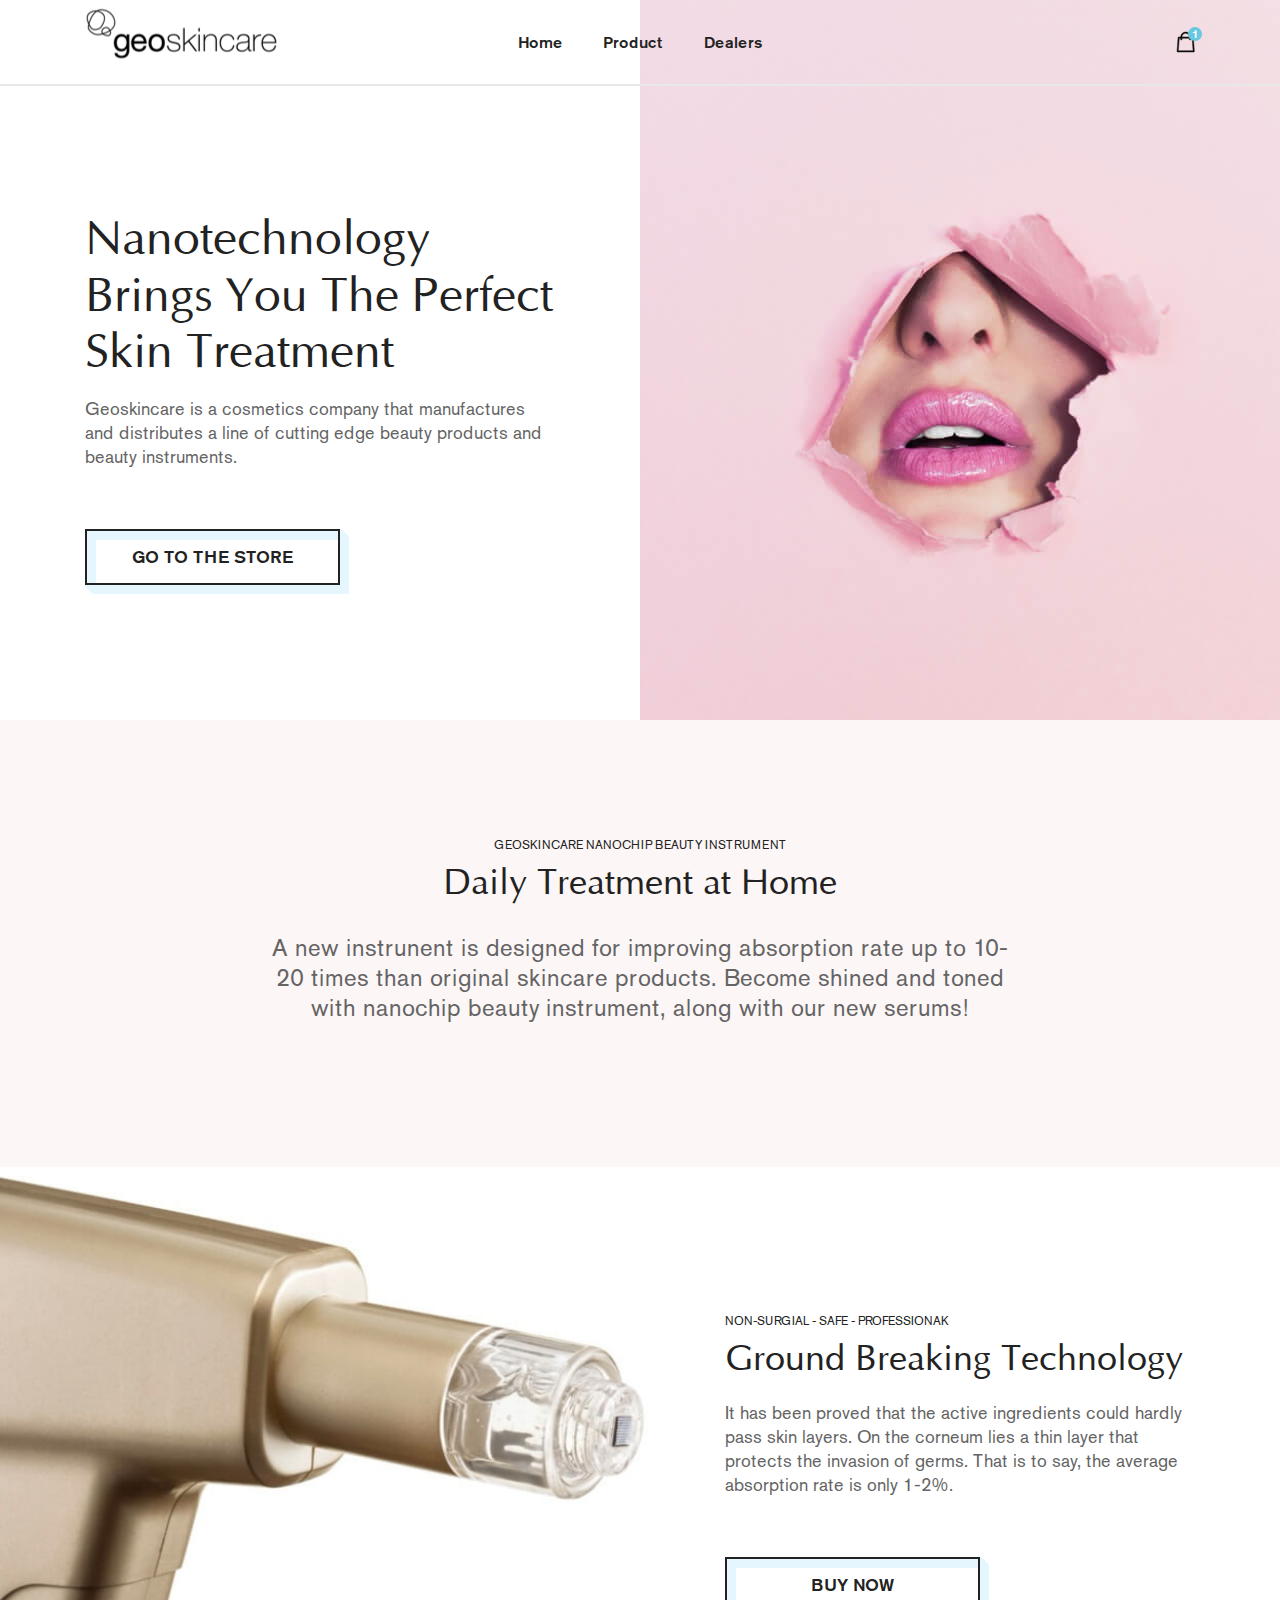
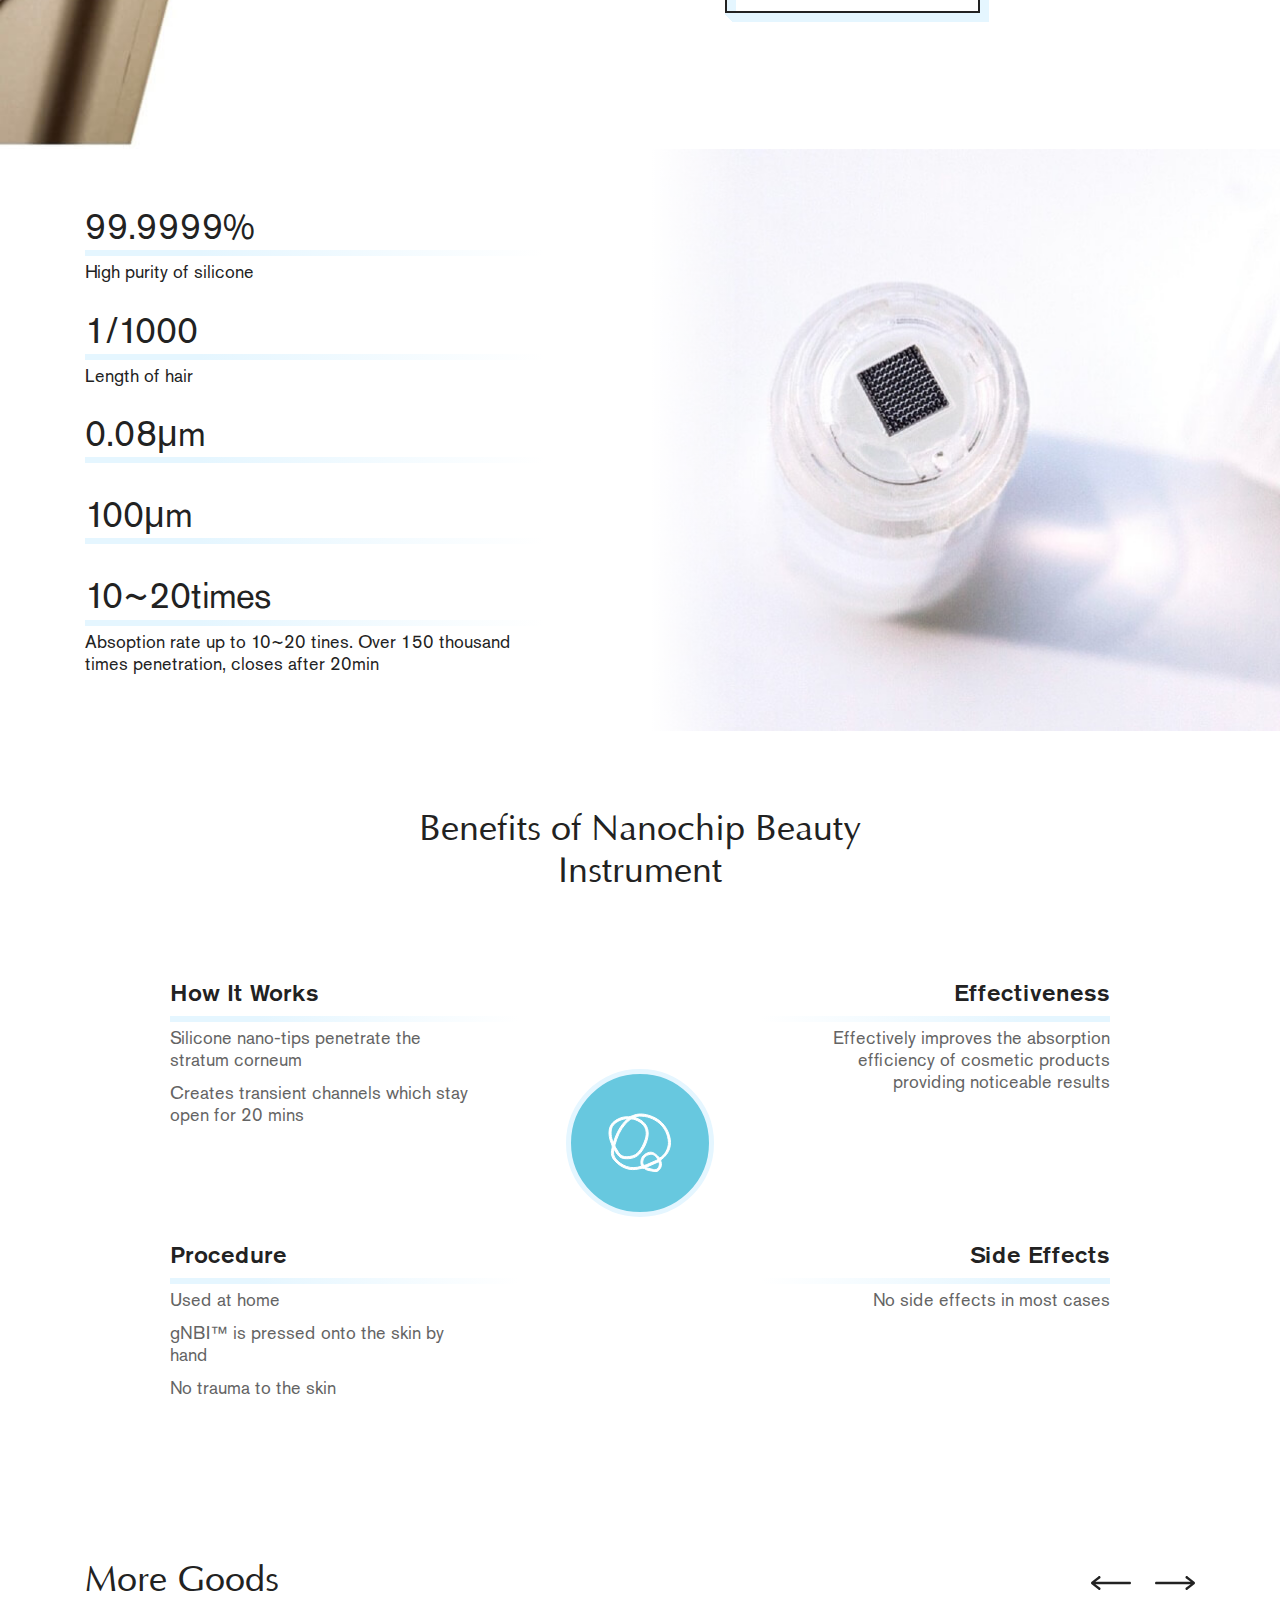
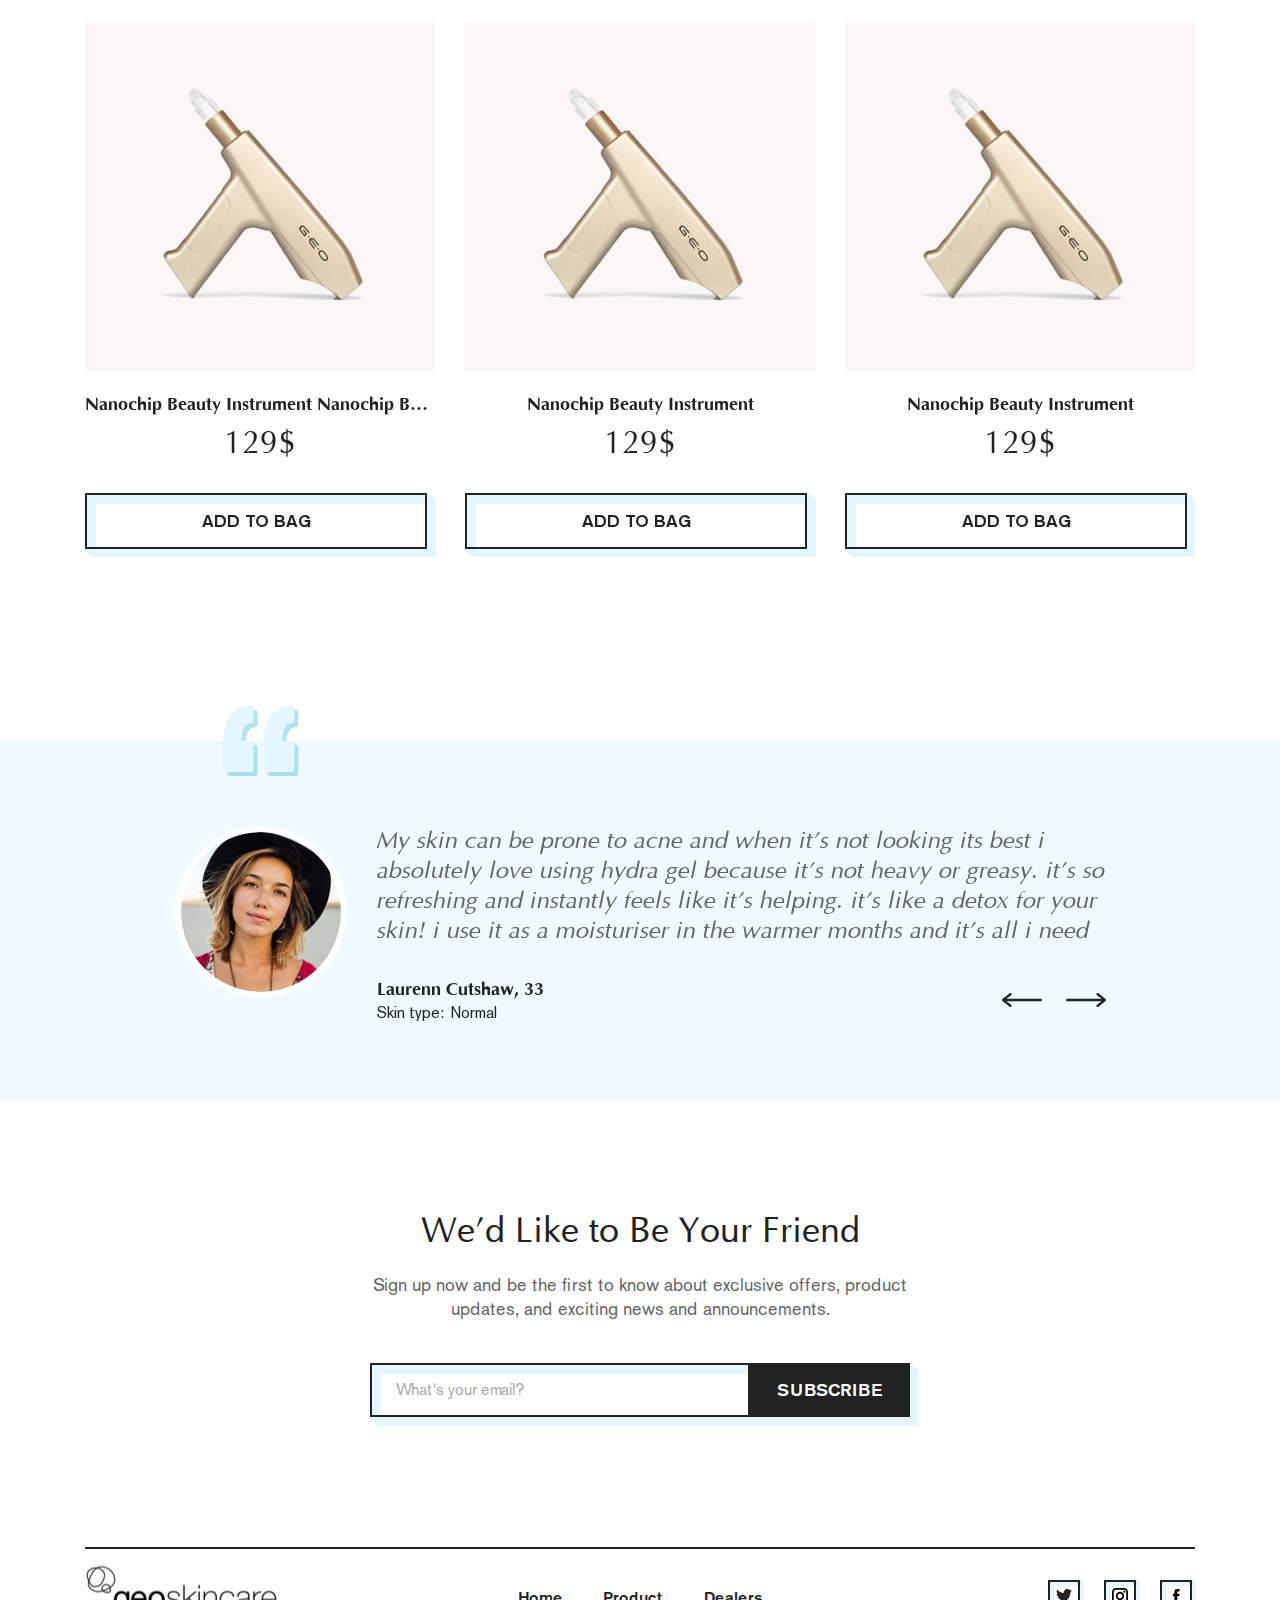
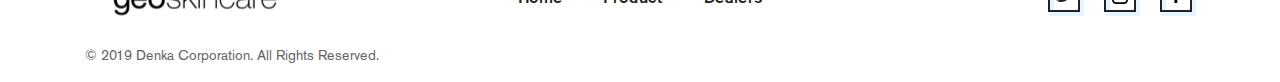
==== index.html @ 5a2d0a78 "markup index page" ====
<!DOCTYPE html>
<html lang="en">
<head>
  <meta charset="UTF-8" />
  <meta name="viewport" content="width=device-width, initial-scale=1.0" />
  <meta http-equiv="X-UA-Compatible" content="ie=edge" />
  <title>Home</title>
  <link href="assets/libs/swiper/swiper.css" rel="stylesheet">
  <link href="assets/css/app.css" rel="stylesheet">
</head>
<body>

<!-- main wrapper -->
<div class="wrapper">

<!--  header  -->
  <header class="header">
    <div class="header__inner">
      <div class="header-button-mob-menu">
        <svg class="menu-line" width="21" height="20" viewBox="0 0 21 20" fill="none" xmlns="http://www.w3.org/2000/svg">
          <line class="menu-line__first" x1="1" y1="1" x2="20" y2="1" stroke="black" stroke-width="2" stroke-linecap="round" stroke-linejoin="round"/>
          <line class="menu-line__center" x1="1" y1="10" x2="14" y2="10" stroke="black" stroke-width="2" stroke-linecap="round"/>
          <line class="menu-line__last" x1="1" y1="19" x2="20" y2="19" stroke="black" stroke-width="2" stroke-linecap="round" stroke-linejoin="round"/>
        </svg>
      </div>

      <div class="header-logo">
        <a href="#" class="header-logo__link">
          <img src="assets/img/logo.png" alt="logo" class="header-logo__img" />
        </a>
      </div>

      <nav class="header-menu">
        <ul class="header-menu-list">
          <li class="header-menu-item">
            <a href="#" class="header-menu-link">Home</a>
          </li>

          <li class="header-menu-item">
            <a href="#" class="header-menu-link">Product</a>
          </li>

          <li class="header-menu-item">
            <a href="#" class="header-menu-link">Dealers</a>
          </li>
        </ul>
      </nav>

      <div class="header-basket">
        <a href="#" class="header-basket__link">
          <svg width="19" height="22" viewBox="0 0 19 22" fill="none" xmlns="http://www.w3.org/2000/svg">
            <path d="M18.364 20.196L17.329 6.57C17.3172 6.41287 17.2464 6.266 17.1309 6.15882C17.0153 6.05165 16.8636 5.99206 16.706 5.992H2.695C2.53726 5.99208 2.38538 6.0518 2.26983 6.15919C2.15428 6.26658 2.08361 6.41369 2.072 6.571L1.029 20.32C1.02283 20.4057 1.03435 20.4917 1.06284 20.5727C1.09133 20.6537 1.13619 20.728 1.19463 20.7909C1.25306 20.8539 1.32383 20.9041 1.40251 20.9385C1.48119 20.973 1.56612 20.9908 1.652 20.991H17.762C17.8587 20.9911 17.9542 20.9688 18.0409 20.9258C18.1275 20.8827 18.203 20.8202 18.2613 20.743C18.3197 20.6658 18.3593 20.5762 18.3772 20.4811C18.395 20.386 18.3905 20.2881 18.364 20.195V20.196ZM2.326 19.742L3.274 7.242H16.127L17.076 19.742H2.326V19.742Z" fill="black" stroke="#222222" stroke-width="0.5"/>
            <path fill-rule="evenodd" clip-rule="evenodd" d="M9.7 1C6.944 1 4.7 3.244 4.7 6.001V8.492C4.7 8.65776 4.76585 8.81673 4.88306 8.93394C5.00027 9.05115 5.15924 9.117 5.325 9.117C5.49076 9.117 5.64973 9.05115 5.76694 8.93394C5.88415 8.81673 5.95 8.65776 5.95 8.492V6.002C5.95053 5.00742 6.34572 4.05369 7.04881 3.35023C7.7519 2.64676 8.70542 2.25106 9.7 2.25C10.6944 2.25106 11.6478 2.64662 12.3508 3.34987C13.0539 4.05312 13.4492 5.00659 13.45 6.001V8.492C13.45 8.65776 13.5158 8.81673 13.6331 8.93394C13.7503 9.05115 13.9092 9.117 14.075 9.117C14.2408 9.117 14.3997 9.05115 14.5169 8.93394C14.6342 8.81673 14.7 8.65776 14.7 8.492V6.002C14.6987 4.67614 14.1715 3.40493 13.2342 2.46722C12.2969 1.52951 11.0259 1.00185 9.7 1V1Z" fill="black" stroke="#222222" stroke-width="0.5"/>
          </svg>

           <span class="header-basket__amount">1</span>
        </a>
      </div>
    </div>
  </header>
<!-- end header -->

<!--  main  -->
  <main class="main">
<!--  section-1  -->
    <div class="section section-1">
      <div class="section__inner section__inner_left">
        <div class="section-box">
          <div class="section-box-title">
            <span class="section-title__text">Nanotechnology Brings You The Perfect Skin Treatment</span>
          </div>

          <div class="section-box-descr">
            <span class="section-box-descr__text">Geoskincare is a cosmetics company that manufactures and distributes a line of cutting edge beauty products and beauty instruments.</span>
          </div>

          <div class="section-box-button">
            <a href="#" class="button">
              <span class="button__text">Go to the store</span>
            </a>
          </div>
        </div>
      </div>
    </div>
<!-- end section-1 -->

<!--  section-2  -->
    <div class="section section-2">
      <div class="section__hold">
        <div class="section-box-sup">
          <span class="section-box-sup__text">Geoskincare nanochip beauty instrument</span>
        </div>

        <div class="section-box-title section-box-title_sm">
          <span class="section-box-title__text">Daily Treatment at Home</span>
        </div>

        <div class="section-box-descr section-box-descr_big">
          <span class="section-box-descr__text">A new instrunent is designed for improving absorption rate up to 10-20 times than original skincare products. Become shined and toned with nanochip beauty instrument, along with our new serums!</span>
        </div>
      </div>
    </div>
<!-- end section-2 -->

<!--  section-3  -->
    <div class="section section-3">
      <div class="section__inner section__inner_right">
        <div class="section-box">
          <div class="section-box-sup">
            <span class="section-box-sup__text">Non-surgial - safe - professionak</span>
          </div>

          <div class="section-box-title section-box-title_sm">
            <span class="section-title__text">Ground Breaking Technology</span>
          </div>

          <div class="section-box-descr">
            <span class="section-box-descr__text">It has been proved that the active ingredients could hardly pass skin layers. On the corneum lies a thin layer that protects the invasion of germs. That is to say, the average absorption rate is only 1-2%.</span>
          </div>

          <div class="section-box-button">
            <a href="#" class="button">
              <span class="button__text">Buy now</span>
            </a>
          </div>
        </div>
      </div>
    </div>
<!-- end section-3 -->

<!--  section-4  -->
    <div class="section section-4">
      <div class="section__inner section__inner_left">
        <div class="section-box section-box_gradient">
          <ul class="characteristics-goods-list">
            <li class="characteristics-goods-item">
              <div class="characteristics-goods-parent">
                <span class="characteristics-goods-parent__text">99.9999%</span>
              </div>

              <div class="characteristics-goods-addition">
                <span class="characteristics-goods-addition__text">High purity of silicone</span>
              </div>
            </li>

            <li class="characteristics-goods-item">
              <div class="characteristics-goods-parent">
                <span class="characteristics-goods-parent__text">1/1000</span>
              </div>

              <div class="characteristics-goods-addition">
                <span class="characteristics-goods-addition__text">Length of hair</span>
              </div>
            </li>

            <li class="characteristics-goods-item">
              <div class="characteristics-goods-parent">
                <span class="characteristics-goods-parent__text">0.08μm</span>
              </div>
            </li>

            <li class="characteristics-goods-item">
              <div class="characteristics-goods-parent">
                <span class="characteristics-goods-parent__text">100μm</span>
              </div>
            </li>

            <li class="characteristics-goods-item">
              <div class="characteristics-goods-parent">
                <span class="characteristics-goods-parent__text">10~20times</span>
              </div>

              <div class="characteristics-goods-addition">
                <span class="characteristics-goods-addition__text">Absoption rate up to 10~20 tines. Over 150 thousand times penetration, closes after 20min</span>
              </div>
            </li>
          </ul>
        </div>
      </div>
    </div>
<!-- end section-4 -->

<!--  section-5  -->
    <div class="section section-5">
      <div class="section__inner section__inner_center">
          <div class="section-box-title section-box-title_short section-box-title_sm">
            <span class="section-box-title__text">Benefits of Nanochip Beauty Instrument</span>
          </div>
      </div>

      <div class="section__inner wrapper-benefits">
        <ul class="benefits-list">
          <li class="benefits-item">
            <div class="benefits-card">
              <div class="benefits-title">
                <span class="benefits-title__text">How It Works</span>
              </div>

              <div class="benefits-descr">
                <p class="benefits-descr__text">Silicone nano-tips penetrate the stratum corneum</p>

                <p class="benefits-descr__text">Creates transient channels which stay open for 20 mins</p>
              </div>
            </div>
          </li>

          <li class="benefits-item">
            <div class="benefits-card">
              <div class="benefits-title">
                <span class="benefits-title__text">Effectiveness</span>
              </div>

              <div class="benefits-descr">
                <p class="benefits-descr__text">Effectively improves the absorption efficiency of cosmetic products providing noticeable results</p>
              </div>
            </div>
          </li>

          <li class="benefits-item">
            <div class="benefits-card">
              <div class="benefits-title">
                <span class="benefits-title__text">Procedure</span>
              </div>

              <div class="benefits-descr">
                <p class="benefits-descr__text">Used at home</p>

                <p class="benefits-descr__text">gNBI™ is pressed onto the skin by hand</p>

                <p class="benefits-descr__text">No trauma to the skin</p>
              </div>
            </div>
          </li>

          <li class="benefits-item">
            <div class="benefits-card">
              <div class="benefits-title">
                <span class="benefits-title__text">Side Effects</span>
              </div>

              <div class="benefits-descr">
                <p class="benefits-descr__text">No side effects in most cases</p>
              </div>
            </div>
          </li>
        </ul>

        <div class="box-pulse">
          <span class="box-pulse-shadow"></span>

          <span class="box-pulse-shadow"></span>

          <span class="box-pulse-shadow"></span>

          <span class="box-pulse-oval">
            <svg width="64" height="60" viewBox="0 0 64 60" fill="none" xmlns="http://www.w3.org/2000/svg">
              <path fill-rule="evenodd" clip-rule="evenodd" d="M50.736 48.705L38.321 54.228L38.266 54.722C40.648 55.338 43.021 55.989 45.413 56.56C47.376 57.028 49.053 56.606 50.22 54.793C51.476 52.841 51.91 50.847 50.736 48.705ZM34.734 49.35C34.737 52.124 35.618 52.861 38.125 51.85C41.678 50.416 45.151 48.789 48.656 47.237C49.605 46.817 49.738 46.26 49.168 45.325C47.176 42.055 44.332 40.718 41.004 41.604C37.319 42.586 34.729 45.786 34.734 49.35ZM19.677 5.708C13.995 5.484 6.92099 9.186 4.49599 13.335C2.12199 17.393 2.88299 25.065 5.41999 29.617C8.24799 20.579 12.219 12.297 19.677 5.707V5.708ZM18.961 43.8C22.691 43.445 26.717 42.88 29.785 39.725C33.429 35.979 35.521 31.349 37.177 26.494C38.263 23.308 38.646 20.051 37.797 16.732C36.123 10.188 28.413 6.48 23.9 5.949C23.337 5.882 22.588 6.189 22.14 6.572C20.455 8.015 18.71 9.432 17.259 11.093C12.005 17.107 9.04699 24.305 6.94899 31.896C6.77199 32.541 6.94499 33.439 7.27799 34.039C8.35499 35.979 9.59599 37.827 10.751 39.725C12.544 42.675 15.311 43.729 18.961 43.8ZM33.495 53.265C31.937 47.255 33.555 42.955 38.124 40.553C43.119 37.925 46.297 38.99 51.579 45.059C56.513 42.795 60.657 35.468 60.452 29.42C59.92 13.706 46.18 2.619 31.133 3.11C29.694 3.156 28.27 3.655 26.839 3.943C27.904 4.796 28.949 5.203 29.972 5.658C37.976 9.225 41.4 15.614 39.826 24.214C38.821 29.704 36.372 34.627 33.12 39.069C28.85 44.898 22.656 46.277 15.867 45.539C11.83 45.1 9.67199 42.06 7.70399 38.917C7.21399 38.134 6.68999 37.371 5.98499 36.304C4.82099 40.257 5.70299 43.359 7.95899 46.114C10.745 49.514 14.367 51.846 18.403 53.392C23.354 55.288 28.388 54.786 33.495 53.265ZM20.813 3.873C22.169 3.451 23.576 3.148 24.873 2.589C30.104 0.331997 35.447 0.716997 40.662 2.265C51.175 5.385 58.359 12.099 61.482 22.787C64.199 32.091 61.495 40.305 53.776 46.197C52.787 46.953 52.542 47.552 52.989 48.734C54.742 53.378 51.199 58.587 47.979 58.603C45.22 58.618 42.452 57.765 39.699 57.245C39.125 57.137 38.479 56.926 38.065 56.547C36.001 54.656 33.791 55.267 31.432 55.837C21.523 58.227 13.37 54.95 6.63599 47.703C3.52199 44.353 2.70999 40.273 3.91099 35.865C4.38999 34.107 4.22299 32.576 3.50099 30.863C1.49499 26.11 0.345992 21.177 1.39599 15.951C2.42099 10.849 6.03099 8.025 10.302 5.835C13.542 4.174 17.061 3.541 20.812 3.873" fill="white"/>
              <path d="M20.813 3.873C22.169 3.451 23.576 3.148 24.873 2.589C30.104 0.331997 35.447 0.716997 40.662 2.265C51.175 5.385 58.359 12.099 61.482 22.787C64.199 32.091 61.495 40.305 53.776 46.197C52.787 46.953 52.542 47.552 52.989 48.734C54.742 53.378 51.199 58.587 47.979 58.603C45.22 58.618 42.452 57.765 39.699 57.245C39.125 57.137 38.479 56.926 38.065 56.547C36.001 54.656 33.791 55.267 31.432 55.837C21.523 58.227 13.37 54.95 6.63599 47.703C3.52199 44.353 2.70999 40.273 3.91099 35.865C4.38999 34.107 4.22299 32.576 3.50099 30.863C1.49499 26.11 0.345992 21.177 1.39599 15.951C2.42099 10.849 6.03099 8.025 10.302 5.835C13.542 4.174 17.061 3.541 20.812 3.873M50.736 48.705L38.321 54.228L38.266 54.722C40.648 55.338 43.021 55.989 45.413 56.56C47.376 57.028 49.053 56.606 50.22 54.793C51.476 52.841 51.91 50.847 50.736 48.705V48.705ZM34.734 49.35C34.737 52.124 35.618 52.861 38.125 51.85C41.678 50.416 45.151 48.789 48.656 47.237C49.605 46.817 49.738 46.26 49.168 45.325C47.176 42.055 44.332 40.718 41.004 41.604C37.319 42.586 34.729 45.786 34.734 49.35V49.35ZM19.677 5.708C13.995 5.484 6.92099 9.186 4.49599 13.335C2.12199 17.393 2.88299 25.065 5.41999 29.617C8.24799 20.579 12.219 12.297 19.677 5.707V5.708ZM18.961 43.8C22.691 43.445 26.717 42.88 29.785 39.725C33.429 35.979 35.521 31.349 37.177 26.494C38.263 23.308 38.646 20.051 37.797 16.732C36.123 10.188 28.413 6.48 23.9 5.949C23.337 5.882 22.588 6.189 22.14 6.572C20.455 8.015 18.71 9.432 17.259 11.093C12.005 17.107 9.04699 24.305 6.94899 31.896C6.77199 32.541 6.94499 33.439 7.27799 34.039C8.35499 35.979 9.59599 37.827 10.751 39.725C12.544 42.675 15.311 43.729 18.961 43.8V43.8ZM33.495 53.265C31.937 47.255 33.555 42.955 38.124 40.553C43.119 37.925 46.297 38.99 51.579 45.059C56.513 42.795 60.657 35.468 60.452 29.42C59.92 13.706 46.18 2.619 31.133 3.11C29.694 3.156 28.27 3.655 26.839 3.943C27.904 4.796 28.949 5.203 29.972 5.658C37.976 9.225 41.4 15.614 39.826 24.214C38.821 29.704 36.372 34.627 33.12 39.069C28.85 44.898 22.656 46.277 15.867 45.539C11.83 45.1 9.67199 42.06 7.70399 38.917C7.21399 38.134 6.68999 37.371 5.98499 36.304C4.82099 40.257 5.70299 43.359 7.95899 46.114C10.745 49.514 14.367 51.846 18.403 53.392C23.354 55.288 28.388 54.786 33.495 53.265V53.265Z" stroke="white"/>
            </svg>
          </span>
        </div>
      </div>
    </div>
<!-- end section-5 -->

<!--  section-6  -->
    <div class="section section-6">
      <div class="section__inner">
        <div class="more-goods">
          <div class="more-goods-panel">
            <div class="section-box-title section-box-title_sm">
              <span class="section-box-title__text">More Goods</span>
            </div>

            <div class="more-goods-navigation navigation-wrapper-button">
              <button type="button" class="navigation-button-prev">
                <svg width="40" height="14" viewBox="0 0 40 14" fill="none" xmlns="http://www.w3.org/2000/svg">
                  <path fill-rule="evenodd" clip-rule="evenodd" d="M7.39055 0.379706L0.36655 6.10571C0.131668 6.34439 2.67029e-05 6.66584 2.67029e-05 7.00071C2.67029e-05 7.33558 0.131668 7.65703 0.36655 7.89571L7.39055 13.6197C7.50798 13.7398 7.64822 13.8352 7.80303 13.9003C7.95784 13.9654 8.1241 13.999 8.29205 13.999C8.46 13.999 8.62626 13.9654 8.78107 13.9003C8.93588 13.8352 9.07611 13.7398 9.19355 13.6197C9.68255 13.1357 9.68255 12.3177 9.19355 11.8127L4.33555 8.27171L38.7185 8.27171C39.4235 8.27271 40.0005 7.69471 40.0005 6.98871C40.0005 6.28871 39.4235 5.72671 38.7185 5.72671L4.33555 5.72671L9.19355 2.16971C9.68255 1.67971 9.68255 0.869706 9.19355 0.379706C9.07619 0.259513 8.93597 0.164002 8.78115 0.0987921C8.62634 0.0335817 8.46004 -1.04904e-05 8.29205 -1.04904e-05C8.12406 -1.04904e-05 7.95777 0.0335817 7.80295 0.0987921C7.64813 0.164002 7.50791 0.259513 7.39055 0.379706Z" fill="#222222"/>
                </svg>
              </button>

              <button type="button" class="navigation-button-next">
                <svg width="40" height="14" viewBox="0 0 40 14" fill="none" xmlns="http://www.w3.org/2000/svg">
                  <path fill-rule="evenodd" clip-rule="evenodd" d="M32.61 13.6193L39.634 7.89329C39.8689 7.65461 40.0005 7.33316 40.0005 6.99829C40.0005 6.66342 39.8689 6.34197 39.634 6.10329L32.61 0.379286C32.4926 0.259216 32.3523 0.163815 32.1975 0.098683C32.0427 0.0335508 31.8765 0 31.7085 0C31.5405 0 31.3743 0.0335508 31.2195 0.098683C31.0647 0.163815 30.9244 0.259216 30.807 0.379286C30.318 0.863286 30.318 1.68129 30.807 2.18629L35.665 5.72729H1.282C0.577 5.72629 0 6.30429 0 7.01029C0 7.71029 0.577 8.27229 1.282 8.27229H35.665L30.807 11.8293C30.318 12.3193 30.318 13.1293 30.807 13.6193C30.9244 13.7395 31.0646 13.835 31.2194 13.9002C31.3742 13.9654 31.5405 13.999 31.7085 13.999C31.8765 13.999 32.0428 13.9654 32.1976 13.9002C32.3524 13.835 32.4926 13.7395 32.61 13.6193Z" fill="#222222"/>
                </svg>
              </button>
            </div>
          </div>

          <div class="carousel-goods swiper-container">
            <ul class="carousel-goods-list swiper-wrapper">
              <li class="carousel-goods-item swiper-slide">
                <div class="card-goods">
                  <div class="card-goods__wrapper-img">
                    <img src="assets/img/goods.jpg" alt="goods" class="card-goods__img" />
                  </div>

                  <div class="card-goods-title">
                    <span class="card-goods-title__text">Nanochip Beauty Instrument Nanochip Beauty Instrument</span>
                  </div>

                  <div class="card-goods-price">
                    <span class="card-goods-price__num">129$</span>
                  </div>

                  <div class="card-goods-button">
                    <a href="#" class="button">Add to bag</a>
                  </div>
                </div>
              </li>

              <li class="swiper-slide carousel-goods-item">
                <div class="card-goods">
                  <div class="card-goods__wrapper-img">
                    <img src="assets/img/goods.jpg" alt="goods" class="card-goods__img" />
                  </div>

                  <div class="card-goods-title">
                    <span class="card-goods-title__text">Nanochip Beauty Instrument</span>
                  </div>

                  <div class="card-goods-price">
                    <span class="card-goods-price__num">129$</span>
                  </div>

                  <div class="card-goods-button">
                    <a href="#" class="button">Add to bag</a>
                  </div>
                </div>
              </li>

              <li class="swiper-slide carousel-goods-item">
                <div class="card-goods">
                  <div class="card-goods__wrapper-img">
                    <img src="assets/img/goods.jpg" alt="goods" class="card-goods__img" />
                  </div>

                  <div class="card-goods-title">
                    <span class="card-goods-title__text">Nanochip Beauty Instrument</span>
                  </div>

                  <div class="card-goods-price">
                    <span class="card-goods-price__num">129$</span>
                  </div>

                  <div class="card-goods-button">
                    <a href="#" class="button">Add to bag</a>
                  </div>
                </div>
              </li>

              <li class="swiper-slide carousel-goods-item">
                <div class="card-goods">
                  <div class="card-goods__wrapper-img">
                    <img src="assets/img/goods.jpg" alt="goods" class="card-goods__img" />
                  </div>

                  <div class="card-goods-title">
                    <span class="card-goods-title__text">Nanochip Beauty Instrument</span>
                  </div>

                  <div class="card-goods-price">
                    <span class="card-goods-price__num">129$</span>
                  </div>

                  <div class="card-goods-button">
                    <a href="#" class="button">Add to bag</a>
                  </div>
                </div>
              </li>

              <li class="swiper-slide carousel-goods-item">
                <div class="card-goods">
                  <div class="card-goods__wrapper-img">
                    <img src="assets/img/goods.jpg" alt="goods" class="card-goods__img" />
                  </div>

                  <div class="card-goods-title">
                    <span class="card-goods-title__text">Nanochip Beauty Instrument</span>
                  </div>

                  <div class="card-goods-price">
                    <span class="card-goods-price__num">129$</span>
                  </div>

                  <div class="card-goods-button">
                    <a href="#" class="button">Add to bag</a>
                  </div>
                </div>
              </li>
            </ul>
          </div>
        </div>
      </div>
    </div>
<!-- end section-6 -->

<!--  section-7  -->
    <div class="section section-7">
      <div class="review">
        <div class="review__ico">
          <svg width="76" height="71" viewBox="0 0 76 71" fill="none" xmlns="http://www.w3.org/2000/svg">
            <path fill-rule="evenodd" clip-rule="evenodd" d="M72.406 21.873C73.1811 21.873 73.9244 21.5652 74.4725 21.0172C75.0207 20.4693 75.3287 19.7261 75.329 18.951V7.049C75.3291 6.66516 75.2536 6.28505 75.1068 5.93041C74.9599 5.57577 74.7446 5.25356 74.4731 4.98219C74.2016 4.71082 73.8794 4.49561 73.5247 4.34887C73.17 4.20213 72.7898 4.12674 72.406 4.127C67.876 4.127 63.802 5.091 60.3 6.992C56.82 8.882 53.85 11.594 51.478 15.05C49.174 18.415 47.427 22.474 46.289 27.118C45.182 31.646 44.619 36.775 44.619 42.361V67.493C44.619 68.2681 44.9268 69.0114 45.4748 69.5595C46.0227 70.1077 46.7659 70.4157 47.541 70.416H72.406C73.1812 70.416 73.9247 70.108 74.4729 69.5599C75.021 69.0117 75.329 68.2682 75.329 67.493V42.361C75.3287 41.5859 75.0207 40.8427 74.4725 40.2948C73.9244 39.7468 73.1811 39.439 72.406 39.439H63.212C63.639 27.781 66.727 21.873 72.406 21.873ZM34.712 7.047V18.951C34.712 19.3349 34.6364 19.715 34.4894 20.0697C34.3424 20.4243 34.127 20.7465 33.8555 21.0179C33.5839 21.2892 33.2616 21.5044 32.9068 21.6511C32.5521 21.7979 32.1719 21.8733 31.788 21.873C26.03 21.873 22.896 27.779 22.462 39.439H31.788C32.1719 39.4389 32.552 39.5143 32.9067 39.6611C33.2613 39.8079 33.5836 40.0231 33.8552 40.2944C34.1267 40.5658 34.3421 40.8879 34.4891 41.2425C34.6361 41.5971 34.7119 41.9771 34.712 42.361V67.493C34.712 67.8769 34.6364 68.2571 34.4894 68.6118C34.3424 68.9665 34.1271 69.2888 33.8555 69.5602C33.584 69.8317 33.2616 70.047 32.9069 70.1938C32.5521 70.3406 32.1719 70.4161 31.788 70.416H6.922C6.14695 70.4157 5.40373 70.1077 4.85577 69.5595C4.30782 69.0114 4 68.2681 4 67.493V42.361C4 36.773 4.563 31.644 5.673 27.116C6.81 22.472 8.557 18.413 10.863 15.05C13.235 11.594 16.202 8.881 19.681 6.992C23.186 5.091 27.261 4.125 31.79 4.125C32.5649 4.12527 33.3079 4.4332 33.8559 4.98113C34.4038 5.52905 34.7117 6.27212 34.712 7.047Z" fill="#67C8DF" fill-opacity="0.5"/>
            <path fill-rule="evenodd" clip-rule="evenodd" d="M68.406 17.873C69.1811 17.873 69.9244 17.5652 70.4725 17.0172C71.0207 16.4693 71.3287 15.7261 71.329 14.951V3.049C71.3291 2.66516 71.2536 2.28505 71.1068 1.93041C70.9599 1.57577 70.7446 1.25356 70.4731 0.982187C70.2016 0.710815 69.8794 0.495608 69.5247 0.348869C69.17 0.20213 68.7898 0.126737 68.406 0.127C63.876 0.127 59.802 1.091 56.3 2.992C52.82 4.882 49.85 7.594 47.478 11.05C45.174 14.415 43.427 18.474 42.289 23.118C41.182 27.646 40.619 32.775 40.619 38.361V63.493C40.619 64.2681 40.9268 65.0114 41.4748 65.5595C42.0227 66.1077 42.7659 66.4157 43.541 66.416H68.406C69.1812 66.416 69.9247 66.108 70.4729 65.5599C71.021 65.0117 71.329 64.2682 71.329 63.493V38.361C71.3287 37.5859 71.0207 36.8427 70.4725 36.2948C69.9244 35.7468 69.1811 35.439 68.406 35.439H59.212C59.639 23.781 62.727 17.873 68.406 17.873ZM30.712 3.047V14.951C30.712 15.3349 30.6364 15.715 30.4894 16.0697C30.3424 16.4243 30.127 16.7465 29.8555 17.0179C29.5839 17.2892 29.2616 17.5044 28.9068 17.6511C28.5521 17.7979 28.1719 17.8733 27.788 17.873C22.03 17.873 18.896 23.779 18.462 35.439H27.788C28.1719 35.4389 28.552 35.5143 28.9067 35.6611C29.2613 35.8079 29.5836 36.0231 29.8552 36.2944C30.1267 36.5658 30.3421 36.8879 30.4891 37.2425C30.6361 37.5971 30.7119 37.9771 30.712 38.361V63.493C30.712 63.8769 30.6364 64.2571 30.4894 64.6118C30.3424 64.9665 30.1271 65.2888 29.8555 65.5602C29.584 65.8317 29.2616 66.047 28.9069 66.1938C28.5521 66.3406 28.1719 66.4161 27.788 66.416H2.922C2.14695 66.4157 1.40373 66.1077 0.855773 65.5595C0.307821 65.0114 -4.5357e-08 64.2681 0 63.493L0 38.361C0 32.773 0.563 27.644 1.673 23.116C2.81 18.472 4.557 14.413 6.863 11.05C9.235 7.594 12.202 4.881 15.681 2.992C19.186 1.091 23.261 0.125 27.79 0.125C28.5649 0.125265 29.3079 0.433203 29.8559 0.981127C30.4038 1.52905 30.7117 2.27212 30.712 3.047Z" fill="#E5F6FF"/>
          </svg>
        </div>

        <div class="swiper-container carousel-review">
          <ul class="swiper-wrapper carousel-review-list">
            <li class="swiper-slide carousel-review-item">
              <div class="card-user">
                <div class="card-user__wrapper-img">
                  <img src="assets/img/user.jpg" alt="user" class="card-user__img">
                </div>

                <div class="card-user-box">
                  <div class="card-user-review">
                    <span class="card-user-review__text">My skin can be prone to acne and when it’s not looking its best i absolutely love using hydra gel because it’s not heavy or greasy. it’s so refreshing and instantly feels like it’s helping. it’s like a detox for your skin! i use it as a moisturiser in the warmer months and it’s all i need</span>
                  </div>

                  <div class="card-user-data">
                    <span class="card-user-data__name">Laurenn Cutshaw, 33</span>

                    <div class="card-user-data__item">
                      <span class="card-user-data__property">Skin type:</span>

                      <span class="card-user-data__value">Normal</span>
                    </div>
                  </div>
                </div>
              </div>
            </li>

            <li class="swiper-slide carousel-review-item">
              <div class="card-user">
                <div class="card-user__wrapper-img">
                  <img src="assets/img/user.jpg" alt="user" class="card-user__img">
                </div>

                <div class="card-user-box">
                  <div class="card-user-review">
                    <span class="card-user-review__text">My skin can be prone to acne and when it’s not looking its best i absolutely love using hydra gel because it’s not heavy or greasy. it’s so refreshing and instantly feels like it’s helping. it’s like a detox for your skin! i use it as a moisturiser in the warmer months and it’s all i need</span>
                  </div>

                  <div class="card-user-data">
                    <span class="card-user-data__name">Laurenn Cutshaw, 33</span>

                    <div class="card-user-data__item">
                      <span class="card-user-data__property">Skin type:</span>

                      <span class="card-user-data__value">Normal</span>
                    </div>
                  </div>
                </div>
              </div>
            </li>
          </ul>

          <div class="carousel-review-navigation navigation-wrapper-button">
            <button type="button" class="navigation-button-prev">
              <svg width="40" height="14" viewBox="0 0 40 14" fill="none" xmlns="http://www.w3.org/2000/svg">
                <path fill-rule="evenodd" clip-rule="evenodd" d="M7.39055 0.379706L0.36655 6.10571C0.131668 6.34439 2.67029e-05 6.66584 2.67029e-05 7.00071C2.67029e-05 7.33558 0.131668 7.65703 0.36655 7.89571L7.39055 13.6197C7.50798 13.7398 7.64822 13.8352 7.80303 13.9003C7.95784 13.9654 8.1241 13.999 8.29205 13.999C8.46 13.999 8.62626 13.9654 8.78107 13.9003C8.93588 13.8352 9.07611 13.7398 9.19355 13.6197C9.68255 13.1357 9.68255 12.3177 9.19355 11.8127L4.33555 8.27171L38.7185 8.27171C39.4235 8.27271 40.0005 7.69471 40.0005 6.98871C40.0005 6.28871 39.4235 5.72671 38.7185 5.72671L4.33555 5.72671L9.19355 2.16971C9.68255 1.67971 9.68255 0.869706 9.19355 0.379706C9.07619 0.259513 8.93597 0.164002 8.78115 0.0987921C8.62634 0.0335817 8.46004 -1.04904e-05 8.29205 -1.04904e-05C8.12406 -1.04904e-05 7.95777 0.0335817 7.80295 0.0987921C7.64813 0.164002 7.50791 0.259513 7.39055 0.379706Z" fill="#222222"/>
              </svg>
            </button>

            <button type="button" class="navigation-button-next">
              <svg width="40" height="14" viewBox="0 0 40 14" fill="none" xmlns="http://www.w3.org/2000/svg">
                <path fill-rule="evenodd" clip-rule="evenodd" d="M32.61 13.6193L39.634 7.89329C39.8689 7.65461 40.0005 7.33316 40.0005 6.99829C40.0005 6.66342 39.8689 6.34197 39.634 6.10329L32.61 0.379286C32.4926 0.259216 32.3523 0.163815 32.1975 0.098683C32.0427 0.0335508 31.8765 0 31.7085 0C31.5405 0 31.3743 0.0335508 31.2195 0.098683C31.0647 0.163815 30.9244 0.259216 30.807 0.379286C30.318 0.863286 30.318 1.68129 30.807 2.18629L35.665 5.72729H1.282C0.577 5.72629 0 6.30429 0 7.01029C0 7.71029 0.577 8.27229 1.282 8.27229H35.665L30.807 11.8293C30.318 12.3193 30.318 13.1293 30.807 13.6193C30.9244 13.7395 31.0646 13.835 31.2194 13.9002C31.3742 13.9654 31.5405 13.999 31.7085 13.999C31.8765 13.999 32.0428 13.9654 32.1976 13.9002C32.3524 13.835 32.4926 13.7395 32.61 13.6193Z" fill="#222222"/>
              </svg>
            </button>
          </div>
        </div>
      </div>
    </div>
<!-- end section-7 -->

<!--  section-8  -->
    <div class="section section-8">
      <div class="section__hold section__hold_sm">
        <div class="section-box-title section-box-title_sm">
          <span class="section-box-title__text">We’d Like to Be Your Friend</span>
        </div>

        <div class="section-box-descr">
          <span class="section-box-descr__text">Sign up now and be the first to know about exclusive offers, product updates, and exciting news and announcements.</span>
        </div>

        <form action="!" class="form-subscribe">
          <div class="form-subscribe__row">
            <input type="text" class="form-subscribe__input" placeholder="What's your email?" />

            <button type="submit" class="button form-subscribe__submit">
              <span class="button__text button__text_desktop">Subscribe</span>

              <span class="button__text button__text_mob">
                <svg width="20" height="20" viewBox="0 0 20 20" fill="none" xmlns="http://www.w3.org/2000/svg">
                  <path fill-rule="evenodd" clip-rule="evenodd" d="M7.29197 14.677V18.542C7.2928 18.6732 7.33485 18.8009 7.41216 18.9069C7.48948 19.0129 7.59816 19.0919 7.72284 19.1328C7.84753 19.1737 7.98191 19.1744 8.107 19.1348C8.2321 19.0952 8.34157 19.0172 8.41996 18.912L10.68 15.835L7.29197 14.677V14.677ZM19.738 0.115996C19.644 0.0490593 19.5334 0.00942586 19.4183 0.00148354C19.3032 -0.00645879 19.1882 0.0175998 19.086 0.0709957L0.335965 9.863C0.228446 9.92016 0.139898 10.0074 0.0811354 10.114C0.0223724 10.2207 -0.00406298 10.3422 0.00505734 10.4636C0.0141777 10.585 0.058459 10.7012 0.132494 10.7978C0.206529 10.8945 0.307114 10.9675 0.421965 11.008L5.63497 12.79L16.735 3.298L8.14497 13.648L16.882 16.633C16.9687 16.662 17.0608 16.6718 17.1517 16.6615C17.2426 16.6513 17.3301 16.6213 17.4082 16.5736C17.4863 16.526 17.5531 16.4619 17.6038 16.3858C17.6546 16.3097 17.688 16.2234 17.702 16.133L19.993 0.717996C20.0099 0.604055 19.995 0.487659 19.95 0.381621C19.905 0.275583 19.8317 0.184015 19.738 0.116996V0.115996Z" fill="white"/>
                </svg>
              </span>
            </button>
          </div>
        </form>
      </div>
    </div>

<!-- end section-8 -->
  </main>
<!-- end main -->

<!--  footer  -->
  <footer class="footer">
    <div class="footer__inner">
      <div class="footer__hold">
        <div class="footer-logo">
          <a href="#" class="footer-logo__link">
            <img src="assets/img/logo.png" alt="logo" class="footer-logo__img" />
          </a>
        </div>

        <nav class="footer-menu">
          <ul class="footer-menu-list">
            <li class="footer-menu-item">
              <a href="#" class="footer-menu-link">Home</a>
            </li>

            <li class="footer-menu-item">
              <a href="#" class="footer-menu-link">Product</a>
            </li>

            <li class="footer-menu-item">
              <a href="#" class="footer-menu-link">Dealers</a>
            </li>
          </ul>
        </nav>

        <div class="footer-soc-net">
          <ul class="soc-net-list">
            <li class="soc-net-item">
              <a href="#" class="button soc-net-link soc-net-link_tw">
                <svg width="16" viewBox="0 0 16 15" fill="none" xmlns="http://www.w3.org/2000/svg">
                  <path fill-rule="evenodd" clip-rule="evenodd" d="M14.362 4.23799C14.368 4.37899 14.372 4.52099 14.372 4.66299C14.372 9.00099 11.07 14.003 5.032 14.003C3.24783 14.0047 1.50089 13.4927 0 12.528C1.73593 12.7329 3.48258 12.2442 4.86 11.168C4.17488 11.1552 3.5109 10.9285 2.96097 10.5197C2.41103 10.1109 2.00267 9.54037 1.793 8.88799C2.28502 8.98352 2.79241 8.9647 3.276 8.83299C2.53314 8.68256 1.86515 8.27987 1.38527 7.69319C0.90539 7.10651 0.643149 6.37193 0.643 5.61399V5.57299C1.09888 5.82628 1.60873 5.96686 2.13 5.98299C1.43407 5.51965 0.941341 4.80805 0.752502 3.99359C0.563664 3.17913 0.692971 2.3233 1.114 1.60099C1.93827 2.61513 2.9666 3.44459 4.13225 4.0355C5.29789 4.62642 6.57477 4.96559 7.88 5.03099C7.71425 4.32668 7.78581 3.58734 8.08356 2.9279C8.38132 2.26845 8.88859 1.72585 9.52651 1.38442C10.1644 1.04299 10.8973 0.921865 11.6112 1.03988C12.325 1.15789 12.9799 1.50842 13.474 2.03699C14.209 1.89209 14.9139 1.62253 15.558 1.23999C15.3132 2.00034 14.8004 2.64577 14.115 3.05599C14.7656 2.97902 15.4009 2.80509 16 2.53999C15.5595 3.1996 15.0048 3.77529 14.362 4.23999V4.23799Z" fill="#222222"/>
                </svg>
              </a>
            </li>

            <li class="soc-net-item">
              <a href="#" class="button soc-net-link soc-net-link_inst">
                <svg width="16" viewBox="0 0 16 16" fill="none" xmlns="http://www.w3.org/2000/svg">
                  <path d="M11.964 0.00201416H4.037C1.81 0.00201416 0 1.80601 0 4.02201V11.917C0 14.134 1.81 15.937 4.036 15.937H11.963C14.188 15.937 15.998 14.134 15.998 11.917V4.02201C15.998 1.80601 14.188 0.00201416 11.963 0.00201416H11.964ZM14.258 11.917C14.258 13.177 13.228 14.203 11.964 14.203H4.037C3.42972 14.2035 2.84703 13.9632 2.41678 13.5346C1.98653 13.106 1.74385 12.5243 1.742 11.917V4.02201C1.742 2.76201 2.772 1.73701 4.037 1.73701H11.964C12.5709 1.73675 13.1532 1.97711 13.5832 2.40543C14.0132 2.83376 14.2559 3.41509 14.258 4.02201V11.917Z" fill="black"/>
                  <path fill-rule="evenodd" clip-rule="evenodd" d="M12.253 4.71401C11.9952 4.71428 11.7478 4.61233 11.565 4.4305C11.3823 4.24868 11.2791 4.00181 11.278 3.74401C11.278 3.48543 11.3807 3.23743 11.5636 3.05458C11.7464 2.87174 11.9944 2.76901 12.253 2.76901C12.5116 2.76901 12.7596 2.87174 12.9424 3.05458C13.1253 3.23743 13.228 3.48543 13.228 3.74401C13.2269 4.00181 13.1237 4.24868 12.941 4.4305C12.7582 4.61233 12.5108 4.71428 12.253 4.71401Z" fill="black"/>
                  <path d="M8 3.86603C5.728 3.86603 3.88 5.70603 3.88 7.97003C3.88 10.232 5.728 12.074 8 12.074C10.272 12.074 12.12 10.232 12.12 7.97003C12.12 5.70703 10.272 3.86603 8 3.86603ZM8 10.34C7.37036 10.3406 6.7662 10.0914 6.32003 9.64707C5.87387 9.20278 5.62212 8.59967 5.62 7.97003C5.62186 7.3403 5.87352 6.73704 6.31974 6.2927C6.76597 5.84835 7.37028 5.59923 8 5.60003C8.62956 5.5995 9.23361 5.84873 9.67962 6.29305C10.1256 6.73737 10.3772 7.34048 10.379 7.97003C10.3769 8.59967 10.1251 9.20278 9.67898 9.64707C9.23281 10.0914 8.62865 10.3406 7.999 10.34H8Z" fill="black"/>
                </svg>
              </a>
            </li>

            <li class="soc-net-item">
              <a href="#" class="button soc-net-link soc-net-link_f">
                <svg width="7" viewBox="0 0 7 14" fill="none" xmlns="http://www.w3.org/2000/svg">
                  <path fill-rule="evenodd" clip-rule="evenodd" d="M6.534 2.454H4.954C4.64 2.454 4.324 2.778 4.324 3.018V4.63H6.531C6.47112 5.4219 6.38038 6.21117 6.259 6.996H4.313V14H1.412V6.995H0V4.638H1.412V2.712C1.412 2.359 1.341 0 4.384 0H6.534V2.454Z" fill="black"/>
                </svg>
              </a>
            </li>
          </ul>
        </div>
      </div>

      <div class="footer-copy">
        <span class="footer-copy__text">© 2019 Denka Corporation. All Rights Reserved.</span>
      </div>
    </div>
  </footer>
<!-- end footer -->

</div>
<!-- end main wrapper -->

<span class="substrate-page"></span>

<script type="text/javascript" src="assets/libs/swiper/swiper.js"></script>
<script type="text/javascript" src="assets/js/common.js"></script>
</body>
</html>
---- assets/css/app.css ----
html{line-height:1.15;-webkit-text-size-adjust:100%}body{margin:0}main{display:block}hr{-webkit-box-sizing:content-box;box-sizing:content-box;height:0;overflow:visible}pre{font-family:monospace, monospace;font-size:1em}a{background-color:transparent}abbr[title]{border-bottom:none;text-decoration:underline;-webkit-text-decoration:underline dotted;text-decoration:underline dotted}b,strong{font-weight:bolder}code,kbd,samp{font-family:monospace, monospace;font-size:1em}small{font-size:80%}sub,sup{font-size:75%;line-height:0;position:relative;vertical-align:baseline}sub{bottom:-0.25em}sup{top:-0.5em}img{border-style:none}button,input,optgroup,select,textarea{font-family:inherit;font-size:100%;line-height:1.15;margin:0}button,input{overflow:visible}button,select{text-transform:none}button,[type="button"],[type="reset"],[type="submit"]{-webkit-appearance:button}button::-moz-focus-inner,[type="button"]::-moz-focus-inner,[type="reset"]::-moz-focus-inner,[type="submit"]::-moz-focus-inner{border-style:none;padding:0}button:-moz-focusring,[type="button"]:-moz-focusring,[type="reset"]:-moz-focusring,[type="submit"]:-moz-focusring{outline:1px dotted ButtonText}fieldset{padding:0.35em 0.75em 0.625em}legend{-webkit-box-sizing:border-box;box-sizing:border-box;color:inherit;display:table;max-width:100%;padding:0;white-space:normal}progress{vertical-align:baseline}textarea{overflow:auto}[type="checkbox"],[type="radio"]{-webkit-box-sizing:border-box;box-sizing:border-box;padding:0}[type="number"]::-webkit-inner-spin-button,[type="number"]::-webkit-outer-spin-button{height:auto}[type="search"]{-webkit-appearance:textfield;outline-offset:-2px}[type="search"]::-webkit-search-decoration{-webkit-appearance:none}::-webkit-file-upload-button{-webkit-appearance:button;font:inherit}details{display:block}summary{display:list-item}template{display:none}[hidden]{display:none}html,body,div,span,applet,object,iframe,h1,h2,h3,h4,h5,h6,p,blockquote,pre,a,abbr,acronym,address,big,cite,code,del,dfn,em,img,ins,kbd,q,s,samp,small,strike,strong,sub,sup,tt,var,b,u,i,center,dl,dt,dd,ol,ul,li,fieldset,form,label,legend,table,caption,tbody,tfoot,thead,tr,th,td,article,aside,canvas,details,embed,figure,figcaption,footer,header,hgroup,menu,nav,output,ruby,section,summary,time,mark,audio,video{margin:0;padding:0;font-size:100%;vertical-align:baseline}a{text-decoration:none}a:active,a:hover,a:focus,input:active,input:hover,input:focus,button:active,button:hover,button:focus{outline:0}button{-webkit-user-select:none;-moz-user-select:none;-ms-user-select:none;user-select:none}ul,li{list-style-type:none;margin:0;padding:0}h1,h2,h3,h4,h5,h6{font-size:100%;font-weight:normal}html{-webkit-box-sizing:border-box;box-sizing:border-box}*,*:before,*:after{-webkit-box-sizing:border-box;box-sizing:border-box}:focus{outline:0}img,audio,video{max-width:100%;height:auto}audio,canvas,iframe,video,img,svg{vertical-align:middle}iframe{border:0}textarea{resize:none;overflow:auto;vertical-align:top;box-shadow:none;-webkit-box-shadow:none;-moz-box-shadow:none}input,textarea,select,button{outline:none;border:none;font-size:100%;margin:0}button,input{line-height:normal}table{border-collapse:collapse;border-spacing:0}td,th{padding:0;text-align:left}html,body{font-size:14px}body{margin:0;padding:0;background:#fff;color:#222}svg{display:block}.wrapper{max-width:1920px;width:100%;margin:0 auto}@font-face{font-family:'AkzidenzGroteskPro-Regular';src:url("../fonts/AkzidenzGroteskPro-Regular.woff2") format("woff2"),url("../fonts/AkzidenzGroteskPro-Regular.woff") format("woff");font-weight:normal;font-style:normal}@font-face{font-family:'AkzidenzGroteskPro-Md';src:url("../fonts/AkzidenzGroteskPro-Md.woff2") format("woff2"),url("../fonts/AkzidenzGroteskPro-Md.woff") format("woff");font-weight:normal;font-style:normal}@font-face{font-family:'Optima';src:url("../fonts/Optima.woff2") format("woff2"),url("../fonts/Optima.woff") format("woff");font-weight:normal;font-style:normal}@font-face{font-family:'Optima-Bold';src:url("../fonts/Optima-Bold.woff2") format("woff2"),url("../fonts/Optima-Bold.woff") format("woff");font-weight:normal;font-style:normal}@font-face{font-family:'Optima-Italic';src:url("../fonts/Optima-Italic.woff2") format("woff2"),url("../fonts/Optima-Italic.woff") format("woff");font-weight:normal;font-style:normal}.header{height:86px;left:0;right:0;top:0;position:absolute;border-bottom:2px solid #e8e8e8;z-index:10}@media (max-width: 1023px){.header{height:69px;background:#fff;position:fixed}}.header__inner{display:-webkit-box;display:-ms-flexbox;display:flex;-webkit-box-align:center;-ms-flex-align:center;align-items:center;-webkit-box-pack:justify;-ms-flex-pack:justify;justify-content:space-between;width:100%;height:100%;padding:0 85px}@media (max-width: 1260px){.header__inner{padding:0 20px}}@media (max-width: 767px){.header__inner{padding:0 5px}}.header-button-mob-menu{display:none;width:41px;height:41px;-webkit-box-align:center;-ms-flex-align:center;align-items:center;-webkit-box-pack:center;-ms-flex-pack:center;justify-content:center}@media (max-width: 1023px){.header-button-mob-menu{display:-webkit-box;display:-ms-flexbox;display:flex}}.header-button-mob-menu svg{-ms-flex-negative:0;flex-shrink:0}.header-button-mob-menu svg line{-webkit-transition:.2s;-o-transition:.2s;transition:.2s}.header-button-mob-menu.open .menu-line__first{-webkit-transform:rotate(45deg) translate(4px, -1px);-ms-transform:rotate(45deg) translate(4px, -1px);transform:rotate(45deg) translate(4px, -1px)}.header-button-mob-menu.open .menu-line__center{opacity:0}.header-button-mob-menu.open .menu-line__last{-webkit-transform:rotate(-45deg) translate(-10px, -4px);-ms-transform:rotate(-45deg) translate(-10px, -4px);transform:rotate(-45deg) translate(-10px, -4px)}.header-logo{-ms-flex-negative:0;flex-shrink:0;display:-webkit-box;display:-ms-flexbox;display:flex;-webkit-box-align:center;-ms-flex-align:center;align-items:center;-webkit-box-pack:start;-ms-flex-pack:start;justify-content:flex-start;width:25%}@media (max-width: 1023px){.header-logo{width:auto}}.header-logo__link{-ms-flex-negative:0;flex-shrink:0;display:block;margin:-12px 0 0;height:70px}@media (max-width: 1023px){.header-logo__link{height:49px}}.header-logo__link img{height:100%}.header-menu{-ms-flex-negative:0;flex-shrink:0;display:-webkit-box;display:-ms-flexbox;display:flex;-webkit-box-align:center;-ms-flex-align:center;align-items:center;-webkit-box-pack:center;-ms-flex-pack:center;justify-content:center;width:50%}@media (max-width: 1023px){.header-menu{position:fixed;left:0;top:69px;width:320px;height:100vh;background:#fff;-webkit-transition:.2s;-o-transition:.2s;transition:.2s;-webkit-transform:translateX(-100%);-ms-transform:translateX(-100%);transform:translateX(-100%);display:none;opacity:0}}.header-menu.open{-webkit-transform:translateX(0);-ms-transform:translateX(0);transform:translateX(0);opacity:1}.header-menu-list{-ms-flex-negative:0;flex-shrink:0;display:-webkit-box;display:-ms-flexbox;display:flex;-webkit-box-align:center;-ms-flex-align:center;align-items:center;-webkit-box-pack:center;-ms-flex-pack:center;justify-content:center}@media (max-width: 1023px){.header-menu-list{display:block;padding:50px 8px 50px 30px}}.header-menu-item{-ms-flex-negative:0;flex-shrink:0;margin:0 8px}@media (max-width: 1023px){.header-menu-item{margin:0 0 14px}}.header-menu-link{display:block;padding:6px 12px;font-size:16px;font-family:"AkzidenzGroteskPro-Md",sans-serif;color:#222}@media (max-width: 1023px){.header-menu-link{font-size:24px}}.header-basket{position:relative;-ms-flex-negative:0;flex-shrink:0;display:-webkit-box;display:-ms-flexbox;display:flex;-webkit-box-align:center;-ms-flex-align:center;align-items:center;-webkit-box-pack:end;-ms-flex-pack:end;justify-content:flex-end;width:25%}@media (max-width: 1023px){.header-basket{width:auto}}.header-basket__link{display:-webkit-box;display:-ms-flexbox;display:flex;-webkit-box-align:center;-ms-flex-align:center;align-items:center;-webkit-box-pack:center;-ms-flex-pack:center;justify-content:center}@media (max-width: 1023px){.header-basket__link{width:41px;height:41px}}.header-basket__link svg{-ms-flex-negative:0;flex-shrink:0}.header-basket__amount{position:absolute;top:-4px;right:-7px;min-width:14px;height:14px;border-radius:7px;background:#67c8df;display:-webkit-box;display:-ms-flexbox;display:flex;-webkit-box-align:center;-ms-flex-align:center;align-items:center;-webkit-box-pack:center;-ms-flex-pack:center;justify-content:center;font-size:12px;line-height:12px;color:#fff;font-family:"AkzidenzGroteskPro-Md",sans-serif;padding:0 2px}@media (max-width: 1023px){.header-basket__amount{top:7px;right:4px}}.button{position:relative;display:-webkit-inline-box;display:-ms-inline-flexbox;display:inline-flex;-webkit-box-align:center;-ms-flex-align:center;align-items:center;-webkit-box-pack:center;-ms-flex-pack:center;justify-content:center;min-width:255px;height:56px;background:transparent;-webkit-box-shadow:1px 1px 0 1px #e5f6ff,2px 2px 0 1px #e5f6ff,3px 3px 0 1px #e5f6ff,4px 4px 0 1px #e5f6ff,5px 5px 0 1px #e5f6ff,6px 6px 0 1px #e5f6ff,7px 7px 0 1px #e5f6ff,8px 8px 0 1px #e5f6ff,inset 1px 1px 0 1px #e5f6ff,inset 2px 2px 0 1px #e5f6ff,inset 3px 3px 0 1px #e5f6ff,inset 4px 4px 0 1px #e5f6ff,inset 5px 5px 0 1px #e5f6ff,inset 6px 6px 0 1px #e5f6ff,inset 7px 7px 0 1px #e5f6ff,inset 8px 8px 0 1px #e5f6ff;box-shadow:1px 1px 0 1px #e5f6ff,2px 2px 0 1px #e5f6ff,3px 3px 0 1px #e5f6ff,4px 4px 0 1px #e5f6ff,5px 5px 0 1px #e5f6ff,6px 6px 0 1px #e5f6ff,7px 7px 0 1px #e5f6ff,8px 8px 0 1px #e5f6ff,inset 1px 1px 0 1px #e5f6ff,inset 2px 2px 0 1px #e5f6ff,inset 3px 3px 0 1px #e5f6ff,inset 4px 4px 0 1px #e5f6ff,inset 5px 5px 0 1px #e5f6ff,inset 6px 6px 0 1px #e5f6ff,inset 7px 7px 0 1px #e5f6ff,inset 8px 8px 0 1px #e5f6ff;border:2px solid #222222;text-transform:uppercase;padding:0 20px;font-size:18px;line-height:18px;font-family:"AkzidenzGroteskPro-Md",sans-serif;color:#222;margin:0 8px 8px 0;-webkit-transition:.15s;-o-transition:.15s;transition:.15s}@media (max-width: 767px){.button__text_desktop{display:none}}.button__text_mob{display:none}@media (max-width: 767px){.button__text_mob{display:block}}@media (hover: hover){.button:hover{cursor:pointer;background:#e5f6ff}}.section__hold{max-width:798px;width:100%;margin:0 auto;text-align:center;padding:0 30px}@media (max-width: 1023px){.section__hold{max-width:600px}}@media (max-width: 767px){.section__hold{padding:0 15px}}.section__hold_sm{max-width:600px}.section__inner{position:relative;display:-webkit-box;display:-ms-flexbox;display:flex;-webkit-box-align:center;-ms-flex-align:center;align-items:center;max-width:1280px;width:100%;margin:auto}@media (max-width: 1023px){.section__inner{display:block}}.section__inner_wrapr{-ms-flex-wrap:wrap;flex-wrap:wrap}.section__inner_right{-webkit-box-pack:end;-ms-flex-pack:end;justify-content:flex-end}.section__inner_left{-webkit-box-pack:start;-ms-flex-pack:start;justify-content:flex-start}.section__inner_center{-webkit-box-pack:center;-ms-flex-pack:center;justify-content:center}.section__inner_full{max-width:100%}.section-1{background:#fff url(../img/section-bg-1.jpg) no-repeat center right;background-size:contain}@media (max-width: 1023px){.section-1{background:none}}.section-1 .section__inner{padding:160px 0 72px;min-height:720px}@media (max-width: 1260px){.section-1 .section__inner{min-height:654px}}@media (max-width: 1151px){.section-1 .section__inner{min-height:580px}}@media (max-width: 1023px){.section-1 .section__inner{min-height:auto;padding:136px 0 72px}}.section-2{background:rgba(241,210,217,0.2);padding:119px 0 144px}@media (max-width: 1023px){.section-2{padding:47px 0 42px}}.section-2 .section-box-title{margin:0 0 26px}@media (max-width: 1151px){.section-2 .section-box-title{margin:0 0 15px}}.section-3{background:#fff url(../img/section-bg-2.jpg) no-repeat center left;background-size:contain}@media (max-width: 1023px){.section-3{background-position:bottom center;background-size:540px auto}}@media (max-width: 767px){.section-3{background-size:100% auto}}.section-3 .section__inner{min-height:582px;padding:75px 0 55px}@media (max-width: 1260px){.section-3 .section__inner{min-height:500px}}@media (max-width: 1151px){.section-3 .section__inner{min-height:440px}}@media (max-width: 1023px){.section-3 .section__inner{min-height:auto;padding:90px 0 560px}}@media (max-width: 767px){.section-3 .section__inner{padding:50px 0 98%}}.section-4{background:#fff url(../img/section-bg-4.jpg) no-repeat center right;background-size:contain}@media (max-width: 1023px){.section-4{background-position:bottom center;background-size:540px auto}}@media (max-width: 767px){.section-4{background-size:100% auto}}@media (max-width: 1023px){.section-4 .section__inner{padding:0 0 350px}}@media (max-width: 767px){.section-4 .section__inner{padding:0 0 66%}}.section-5 .section__inner{padding:80px 0 0}@media (max-width: 767px){.section-5 .section__inner{padding:64px 0 0}.section-5 .section__inner .section-box-title_short{text-align:left;max-width:768px;width:100%}}.section-5 .section__inner.wrapper-benefits{padding:70px 0 0}@media (max-width: 767px){.section-5 .section__inner.wrapper-benefits{padding:5px 0 0}}.section-6{padding:62px 30px 184px}@media (max-width: 767px){.section-6{padding:50px 15px 61px}}.section-7{background:#effaff}@media (max-width: 767px){.section-7{background:none}}.section-8{padding:113px 0 130px}@media (max-width: 767px){.section-8{padding:64px 0 102px}}.section-8 .section-box-descr{margin:0 0 42px}.section-box{-ms-flex-negative:0;flex-shrink:0;width:50%;padding:0 85px}.section-box_gradient{position:relative;background:#fff}.section-box_gradient:after{content:"";width:100px;height:100%;position:absolute;top:0;bottom:0;right:-99px;display:block;background:-webkit-gradient(linear, right top, left top, from(rgba(255,255,255,0)), color-stop(88%, #fff));background:-o-linear-gradient(right, rgba(255,255,255,0) 0%, #fff 88%);background:linear-gradient(to left, rgba(255,255,255,0) 0%, #fff 88%)}@media (max-width: 1023px){.section-box_gradient:after{height:50px;width:100%;top:auto;bottom:-50px;left:0;right:auto;background:-webkit-gradient(linear, left bottom, left top, from(rgba(255,255,255,0)), color-stop(88%, #fff));background:-o-linear-gradient(bottom, rgba(255,255,255,0) 0%, #fff 88%);background:linear-gradient(to top, rgba(255,255,255,0) 0%, #fff 88%)}}@media (max-width: 1260px){.section-box{padding:0 30px}}@media (max-width: 1023px){.section-box{width:100%;max-width:600px;margin:0 auto}}@media (max-width: 767px){.section-box{max-width:768px;padding:0 15px}}.section-box-button{padding:0 8px 0 0}@media (max-width: 420px){.section-box-button .button{width:100%}}.section-box-title{font-size:48px;line-height:1.17;font-family:"Optima",sans-serif;margin:0 0 13px}@media (max-width: 1260px){.section-box-title{font-size:42px}}@media (max-width: 1151px){.section-box-title{font-size:30px;line-height:1.27;letter-spacing:-0.4px;margin:0 0 18px}}.section-box-title_sm{font-size:36px;line-height:1.17;margin:0 0 18px}@media (max-width: 1260px){.section-box-title_sm{font-size:32px}}@media (max-width: 1151px){.section-box-title_sm{font-size:26px}}.section-box-title_short{max-width:490px;width:100%;margin:0 auto;text-align:center;padding:0 15px}.section-box-descr{font-size:18px;line-height:1.33;font-family:"AkzidenzGroteskPro-Regular",sans-serif;color:#646464;margin:0 0 60px}@media (max-width: 1151px){.section-box-descr{font-size:16px;line-height:1.25;margin:0 0 44px}}.section-box-descr_big{font-size:24px;line-height:1.25;margin:0}@media (max-width: 1151px){.section-box-descr_big{font-size:20px;line-height:1.4}}.section-box-sup{font-size:12px;line-height:1;font-family:"AkzidenzGroteskPro-Regular",sans-serif;text-transform:uppercase;margin:0 0 14px}@media (max-width: 1151px){.section-box-sup{font-size:10px;letter-spacing:.83px}}.characteristics-goods-list{position:relative;padding:50px 10px 37px 0;background:#fff}@media (max-width: 1151px){.characteristics-goods-list{padding:40px 10px 0 0}}@media (max-width: 767px){.characteristics-goods-list{padding:12px 0 0}}.characteristics-goods-item{margin:0 0 19px}@media (max-width: 1151px){.characteristics-goods-item{margin:0 0 8px}}@media (max-width: 767px){.characteristics-goods-item{margin:0 0 6px}}.characteristics-goods-parent{font-size:36px;line-height:1.56;font-family:"AkzidenzGroteskPro-Regular",sans-serif}@media (max-width: 1151px){.characteristics-goods-parent{font-size:26px;line-height:2.15}}.characteristics-goods-parent:after{content:'';position:relative;top:-5px;display:block;width:100%;height:6px;background:-webkit-gradient(linear, right top, left top, from(rgba(255,255,255,0)), color-stop(75%, #e5f6ff));background:-o-linear-gradient(right, rgba(255,255,255,0) 0%, #e5f6ff 75%);background:linear-gradient(to left, rgba(255,255,255,0) 0%, #e5f6ff 75%)}.characteristics-goods-addition{font-size:18px;line-height:1.24;font-family:"AkzidenzGroteskPro-Regular",sans-serif}@media (max-width: 1151px){.characteristics-goods-addition{font-size:16px;line-height:1.3}}.benefits-list{position:relative;z-index:1;width:100%;-ms-flex-negative:0;flex-shrink:0;display:-webkit-box;display:-ms-flexbox;display:flex;-ms-flex-wrap:wrap;flex-wrap:wrap;-webkit-box-align:start;-ms-flex-align:start;align-items:flex-start;-webkit-box-pack:center;-ms-flex-pack:center;justify-content:center}@media (max-width: 992px){.benefits-list{-webkit-box-pack:justify;-ms-flex-pack:justify;justify-content:space-between}}@media (max-width: 767px){.benefits-list{display:block}}.benefits-item{-ms-flex-negative:0;flex-shrink:0;padding:0 120px 90px 30px}@media (max-width: 1260px){.benefits-item{padding:0 100px 90px 30px}}@media (max-width: 992px){.benefits-item{padding:0 30px 90px}}@media (max-width: 767px){.benefits-item{padding:0 15px 16px}}.benefits-item:nth-child(2n){text-align:right;padding:0 30px 90px 120px}@media (max-width: 1260px){.benefits-item:nth-child(2n){padding:0 30px 90px 100px}}@media (max-width: 992px){.benefits-item:nth-child(2n){padding:0 30px 90px}}@media (max-width: 767px){.benefits-item:nth-child(2n){text-align:left;padding:0 15px 16px}}.benefits-item:nth-child(2n) .benefits-title:after{background:-webkit-gradient(linear, left top, right top, from(rgba(255,255,255,0)), color-stop(75%, #e5f6ff));background:-o-linear-gradient(left, rgba(255,255,255,0) 0%, #e5f6ff 75%);background:linear-gradient(to right, rgba(255,255,255,0) 0%, #e5f6ff 75%)}@media (max-width: 767px){.benefits-item:nth-child(2n) .benefits-title:after{background:-webkit-gradient(linear, right top, left top, from(rgba(255,255,255,0)), color-stop(75%, #e5f6ff));background:-o-linear-gradient(right, rgba(255,255,255,0) 0%, #e5f6ff 75%);background:linear-gradient(to left, rgba(255,255,255,0) 0%, #e5f6ff 75%)}}.benefits-card{-ms-flex-negative:0;flex-shrink:0;width:350px}@media (max-width: 1023px){.benefits-card{width:290px}}@media (max-width: 767px){.benefits-card{width:auto}}.benefits-title{font-size:24px;line-height:2.33;font-family:"AkzidenzGroteskPro-Md",sans-serif}@media (max-width: 1023px){.benefits-title{font-size:20px;line-height:2.8}}.benefits-title:after{content:'';position:relative;top:-5px;display:block;width:100%;height:6px;background:-webkit-gradient(linear, right top, left top, from(rgba(255,255,255,0)), color-stop(75%, #e5f6ff));background:-o-linear-gradient(right, rgba(255,255,255,0) 0%, #e5f6ff 75%);background:linear-gradient(to left, rgba(255,255,255,0) 0%, #e5f6ff 75%)}.benefits-descr{display:inline-block;width:314px;font-size:18px;line-height:1.22;color:#646464;font-family:"AkzidenzGroteskPro-Regular",sans-serif}@media (max-width: 1023px){.benefits-descr{font-size:16px;line-height:1.25;width:250px}}@media (max-width: 767px){.benefits-descr{width:auto}}.benefits-descr__text{display:block;margin:0 0 11px}.box-pulse{width:540px;height:540px;display:block;position:absolute;z-index:0;top:0;bottom:0;left:0;right:0;margin:auto;-webkit-transform:translateY(-55px);-ms-transform:translateY(-55px);transform:translateY(-55px)}@media (max-width: 767px){.box-pulse{display:none}}.box-pulse-shadow{display:block;position:absolute;top:0;bottom:0;left:0;right:0;margin:auto;border-radius:50%}.box-pulse-shadow:nth-child(3){width:540px;height:540px;opacity:0;-webkit-transform:scale(0.9);-ms-transform:scale(0.9);transform:scale(0.9);background-image:-o-radial-gradient(50% 50%, circle, #e5f6ff, #e5f6ff 54%, #67c8df 66%);background-image:radial-gradient(circle at 50% 50%, #e5f6ff, #e5f6ff 54%, #67c8df 66%);-webkit-animation:pulse 1.6s .7s ease-in-out infinite;animation:pulse 1.6s .7s ease-in-out infinite}.box-pulse-shadow:nth-child(2){width:410px;height:410px;opacity:0;-webkit-transform:scale(0.9);-ms-transform:scale(0.9);transform:scale(0.9);background-image:-o-radial-gradient(50% 50%, circle, #e5f6ff, #e5f6ff 54%, #67c8df 66%);background-image:radial-gradient(circle at 50% 50%, #e5f6ff, #e5f6ff 54%, #67c8df 66%);-webkit-animation:pulse 1.6s .4s ease-in-out infinite;animation:pulse 1.6s .4s ease-in-out infinite}.box-pulse-shadow:nth-child(1){width:291px;height:291px;opacity:0;-webkit-transform:scale(0.9);-ms-transform:scale(0.9);transform:scale(0.9);background-image:-o-radial-gradient(50% 50%, circle, #e5f6ff, #e5f6ff 54%, #67c8df 66%);background-image:radial-gradient(circle at 50% 50%, #e5f6ff, #e5f6ff 54%, #67c8df 66%);-webkit-animation:pulse 1.6s ease-in-out infinite;animation:pulse 1.6s ease-in-out infinite}.box-pulse-oval{position:absolute;top:0;bottom:0;left:0;right:0;margin:auto;border-radius:50%;display:-webkit-box;display:-ms-flexbox;display:flex;-webkit-box-align:center;-ms-flex-align:center;align-items:center;-webkit-box-pack:center;-ms-flex-pack:center;justify-content:center;width:148px;height:148px;border:solid 5px #e5f6ff;background-color:#67c8df}.box-pulse-oval svg{-ms-flex-negative:0;flex-shrink:0;display:block}@-webkit-keyframes pulse{from{-webkit-transform:scale3d(0.8, 0.8, 0.8);transform:scale3d(0.8, 0.8, 0.8);opacity:0}50%{-webkit-transform:scale3d(1.06, 1.06, 1.06);transform:scale3d(1.06, 1.06, 1.06);opacity:0.08}to{-webkit-transform:scale3d(0.95, 0.95, 0.95);transform:scale3d(0.95, 0.95, 0.95);opacity:0}}@keyframes pulse{from{-webkit-transform:scale3d(0.8, 0.8, 0.8);transform:scale3d(0.8, 0.8, 0.8);opacity:0}50%{-webkit-transform:scale3d(1.06, 1.06, 1.06);transform:scale3d(1.06, 1.06, 1.06);opacity:0.08}to{-webkit-transform:scale3d(0.95, 0.95, 0.95);transform:scale3d(0.95, 0.95, 0.95);opacity:0}}.more-goods{width:100%;max-width:1110px;margin:0 auto}@media (max-width: 1023px){.more-goods{max-width:730px}}@media (max-width: 767px){.more-goods{max-width:380px}}.more-goods-panel{display:-webkit-box;display:-ms-flexbox;display:flex;-webkit-box-align:center;-ms-flex-align:center;align-items:center;-webkit-box-pack:justify;-ms-flex-pack:justify;justify-content:space-between;height:42px;margin:0 0 18px}.more-goods-panel .section-box-title_sm{line-height:1;margin:0}.card-goods{width:100%;max-width:350px}@media (max-width: 767px){.card-goods{max-width:380px}}.card-goods__wrapper-img{position:relative;width:100%;padding:100% 0 0;margin:0 0 16px}.card-goods__img{display:block;max-width:100%;max-height:100%;position:absolute;top:0;bottom:0;left:0;right:0;margin:auto}.card-goods-title{display:-webkit-box;display:-ms-flexbox;display:flex;width:100%;height:34px;-webkit-box-align:center;-ms-flex-align:center;align-items:center;font-size:18px;line-height:1.22;font-family:"Optima-Bold",sans-serif;margin:0 0 6px}.card-goods-title__text{display:block;width:100%;text-align:center;white-space:nowrap;overflow:hidden;-o-text-overflow:ellipsis;text-overflow:ellipsis}.card-goods-price{font-size:32px;height:38px;display:-webkit-box;display:-ms-flexbox;display:flex;-webkit-box-align:center;-ms-flex-align:center;align-items:center;-webkit-box-pack:center;-ms-flex-pack:center;justify-content:center;font-family:"Optima",sans-serif;margin:0 0 27px}.card-goods-button{padding:0 8px 0 0}.card-goods-button .button{width:100%;min-width:auto}.review{position:relative;max-width:991px;width:100%;margin:0 auto;padding:85px 30px 79px}@media (max-width: 767px){.review{padding:0}}.review__ico{display:block;position:absolute;top:0;left:30px;width:172px;height:71px;-webkit-transform:translateY(-50%);-ms-transform:translateY(-50%);transform:translateY(-50%)}@media (max-width: 767px){.review__ico{display:none}}.review__ico svg{margin:0 auto}.card-user{display:-webkit-box;display:-ms-flexbox;display:flex;-webkit-box-align:start;-ms-flex-align:start;align-items:flex-start}@media (max-width: 767px){.card-user{display:block;background:#effaff;padding:0 15px 100px}}.card-user__wrapper-img{border-radius:50%;width:172px;height:172px;-webkit-box-shadow:inset 0 0 6px #fff;box-shadow:inset 0 0 6px #fff;-ms-flex-negative:0;flex-shrink:0;margin:0 30px 0 0;overflow:hidden;position:relative}@media (max-width: 767px){.card-user__wrapper-img{width:126px;height:126px;position:relative;top:-63px;margin:0 auto 30px}}.card-user__img{position:absolute;top:0;bottom:0;left:0;right:0;margin:auto;max-width:100%;max-height:100%;display:block}@media (max-width: 767px){.card-user-box{margin:-66px 0 0}}.card-user-review{font-size:24px;line-height:1.25;font-family:"Optima-Italic",sans-serif;color:#646464;margin:0 0 35px}@media (max-width: 1023px){.card-user-review{font-size:20px;line-height:1.4;text-align:center}}@media (max-width: 767px){.card-user-review{margin:0 0 22px}}.card-user-data__name{display:inline-block;vertical-align:top;font-size:18px;line-height:1;font-family:"Optima-Bold",sans-serif;margin:0 0 6px}@media (max-width: 767px){.card-user-data__name{display:block;text-align:center}}.card-user-data__item{display:-webkit-box;display:-ms-flexbox;display:flex;-webkit-box-align:center;-ms-flex-align:center;align-items:center;font-size:16px;line-height:1;font-family:"AkzidenzGroteskPro-Regular",sans-serif}@media (max-width: 767px){.card-user-data__item{-webkit-box-pack:center;-ms-flex-pack:center;justify-content:center}}.card-user-data__property{-ms-flex-negative:0;flex-shrink:0}.card-user-data__value{-ms-flex-negative:0;flex-shrink:0;margin:0 0 0 6px}.navigation-wrapper-button{display:-webkit-box;display:-ms-flexbox;display:flex;-webkit-box-align:center;-ms-flex-align:center;align-items:center}.navigation-button-prev,.navigation-button-next{width:40px;height:42px;background:none;padding:0}@media (hover: hover){.navigation-button-prev,.navigation-button-next{cursor:pointer}.navigation-button-prev:hover svg path,.navigation-button-next:hover svg path{fill:#bcbcbc}.navigation-button-prev svg path,.navigation-button-next svg path{-webkit-transition:.15s;-o-transition:.15s;transition:.15s}}.navigation-button-prev{margin:0 24px 0 0}.carousel-review{position:relative;z-index:0}@media (max-width: 767px){.carousel-review-item{padding:63px 0 0}}.carousel-review-navigation{position:absolute;z-index:1;right:0;bottom:0}@media (max-width: 767px){.carousel-review-navigation{width:104px;left:0;margin:auto;bottom:26px}}.form-subscribe{width:100%}.form-subscribe__row{display:-webkit-box;display:-ms-flexbox;display:flex;-webkit-box-align:center;-ms-flex-align:center;align-items:center;width:100%}.form-subscribe__input{display:block;width:100%;height:54px;border:2px solid #222;-webkit-box-shadow:1px 1px 0 1px #e5f6ff,2px 2px 0 1px #e5f6ff,3px 3px 0 1px #e5f6ff,4px 4px 0 1px #e5f6ff,5px 5px 0 1px #e5f6ff,6px 6px 0 1px #e5f6ff,7px 7px 0 1px #e5f6ff,8px 8px 0 1px #e5f6ff,inset 1px 1px 0 1px #e5f6ff,inset 2px 2px 0 1px #e5f6ff,inset 3px 3px 0 1px #e5f6ff,inset 4px 4px 0 1px #e5f6ff,inset 5px 5px 0 1px #e5f6ff,inset 6px 6px 0 1px #e5f6ff,inset 7px 7px 0 1px #e5f6ff,inset 8px 8px 0 1px #e5f6ff;box-shadow:1px 1px 0 1px #e5f6ff,2px 2px 0 1px #e5f6ff,3px 3px 0 1px #e5f6ff,4px 4px 0 1px #e5f6ff,5px 5px 0 1px #e5f6ff,6px 6px 0 1px #e5f6ff,7px 7px 0 1px #e5f6ff,8px 8px 0 1px #e5f6ff,inset 1px 1px 0 1px #e5f6ff,inset 2px 2px 0 1px #e5f6ff,inset 3px 3px 0 1px #e5f6ff,inset 4px 4px 0 1px #e5f6ff,inset 5px 5px 0 1px #e5f6ff,inset 6px 6px 0 1px #e5f6ff,inset 7px 7px 0 1px #e5f6ff,inset 8px 8px 0 1px #e5f6ff;background:transparent;padding:0 24px;font-size:16px;font-family:"AkzidenzGroteskPro-Regular",sans-serif}.form-subscribe__input::-webkit-input-placeholder{color:#a7a7a7}.form-subscribe__input:-moz-placeholder{color:#a7a7a7}.form-subscribe__input::-moz-placeholder{color:#a7a7a7}.form-subscribe__input:-ms-input-placeholder{color:#a7a7a7}@media (max-width: 767px){.form-subscribe__input{font-size:14px}}.form-subscribe__submit{-ms-flex-negative:0;flex-shrink:0;min-width:auto;width:160px;height:54px;border:2px solid #222;border-left:0;background:#222;-webkit-box-shadow:1px 1px 0 1px #e5f6ff,2px 2px 0 1px #e5f6ff,3px 3px 0 1px #e5f6ff,4px 4px 0 1px #e5f6ff,5px 5px 0 1px #e5f6ff,6px 6px 0 1px #e5f6ff,7px 7px 0 1px #e5f6ff,8px 8px 0 1px #e5f6ff;box-shadow:1px 1px 0 1px #e5f6ff,2px 2px 0 1px #e5f6ff,3px 3px 0 1px #e5f6ff,4px 4px 0 1px #e5f6ff,5px 5px 0 1px #e5f6ff,6px 6px 0 1px #e5f6ff,7px 7px 0 1px #e5f6ff,8px 8px 0 1px #e5f6ff;color:#fff;text-transform:uppercase;font-size:18px;line-height:1;font-family:"AkzidenzGroteskPro-Md",sans-serif;-webkit-transition:.15s;-o-transition:.15s;transition:.15s;margin:0;padding:0}@media (max-width: 767px){.form-subscribe__submit{width:54px}}@media (hover: hover){.form-subscribe__submit:hover{cursor:pointer;background:#e5f6ff;color:#222}}.footer{padding:0 0 10px}.footer__inner{width:100%;padding:0 85px}@media (max-width: 1260px){.footer__inner{padding:0 30px}}@media (max-width: 767px){.footer__inner{padding:0 15px}}.footer__hold{border-top:2px solid #222;display:-webkit-box;display:-ms-flexbox;display:flex;-webkit-box-align:center;-ms-flex-align:center;align-items:center;-webkit-box-pack:justify;-ms-flex-pack:justify;justify-content:space-between;width:100%;padding:18px 0 10px;margin:0 0 8px}@media (max-width: 1023px){.footer__hold{display:block;padding:33px 0 0}}.footer-copy{font-size:14px;line-height:normal;font-family:"AkzidenzGroteskPro-Regular",sans-serif;color:#646464;margin:8px 0}@media (max-width: 1023px){.footer-copy{text-align:center}}@media (max-width: 767px){.footer-copy{font-size:12px}}.footer-logo{-ms-flex-negative:0;flex-shrink:0;display:-webkit-box;display:-ms-flexbox;display:flex;-webkit-box-align:center;-ms-flex-align:center;align-items:center;-webkit-box-pack:start;-ms-flex-pack:start;justify-content:flex-start;width:25%}@media (max-width: 1023px){.footer-logo{width:100%;-webkit-box-pack:center;-ms-flex-pack:center;justify-content:center;margin:0 0 26px}}.footer-logo__link{-ms-flex-negative:0;flex-shrink:0;display:block;margin:-9px 0 0;height:70px}@media (max-width: 1023px){.footer-logo__link{height:49px}}.footer-logo__link img{height:100%}.footer-menu{-ms-flex-negative:0;flex-shrink:0;display:-webkit-box;display:-ms-flexbox;display:flex;-webkit-box-align:center;-ms-flex-align:center;align-items:center;-webkit-box-pack:center;-ms-flex-pack:center;justify-content:center;width:50%}@media (max-width: 1023px){.footer-menu{display:block;width:100%;margin:0 0 39px}}.footer-menu-list{-ms-flex-negative:0;flex-shrink:0;display:-webkit-box;display:-ms-flexbox;display:flex;-webkit-box-align:center;-ms-flex-align:center;align-items:center;-webkit-box-pack:center;-ms-flex-pack:center;justify-content:center}@media (max-width: 1023px){.footer-menu-list{display:block;width:100%}}.footer-menu-item{-ms-flex-negative:0;flex-shrink:0;margin:0 8px}@media (max-width: 1023px){.footer-menu-item{text-align:center;margin:0 0 17px}}.footer-menu-link{display:block;padding:6px 12px;font-size:16px;font-family:"AkzidenzGroteskPro-Md",sans-serif;color:#222}@media (max-width: 1023px){.footer-menu-link{display:inline-block;vertical-align:top}}.footer-soc-net{position:relative;-ms-flex-negative:0;flex-shrink:0;display:-webkit-box;display:-ms-flexbox;display:flex;-webkit-box-align:center;-ms-flex-align:center;align-items:center;-webkit-box-pack:end;-ms-flex-pack:end;justify-content:flex-end;width:25%}@media (max-width: 1023px){.footer-soc-net{width:100%;-webkit-box-pack:center;-ms-flex-pack:center;justify-content:center;margin:0 0 40px}}.soc-net-list{display:-webkit-box;display:-ms-flexbox;display:flex;-webkit-box-align:center;-ms-flex-align:center;align-items:center}.soc-net-item{margin:0 21px 0 0}@media (max-width: 1023px){.soc-net-item{margin:0 31px 0 0}}.soc-net-item:last-child{margin:0}.soc-net-link{margin:0 3px 3px 0;min-width:32px;width:32px;height:32px;-webkit-box-shadow:1px 1px 0 1px #e5f6ff,2px 2px 0 1px #e5f6ff,3px 3px 0 1px #e5f6ff,inset 1px 1px 0 1px #e5f6ff,inset 2px 2px 0 1px #e5f6ff,inset 3px 3px 0 1px #e5f6ff;box-shadow:1px 1px 0 1px #e5f6ff,2px 2px 0 1px #e5f6ff,3px 3px 0 1px #e5f6ff,inset 1px 1px 0 1px #e5f6ff,inset 2px 2px 0 1px #e5f6ff,inset 3px 3px 0 1px #e5f6ff;padding:0}@media (max-width: 1023px){.soc-net-link{min-width:45px;width:45px;height:45px}.soc-net-link_tw svg{width:20px}.soc-net-link_inst svg{width:20px}.soc-net-link_f svg{width:11px}}.substrate-page{position:fixed;top:0;bottom:0;left:0;right:0;width:100vw;height:100vh;background:rgba(0,0,0,0.5);z-index:9;display:none;opacity:0;-webkit-transition:.2s;-o-transition:.2s;transition:.2s}.substrate-page.open{opacity:1}
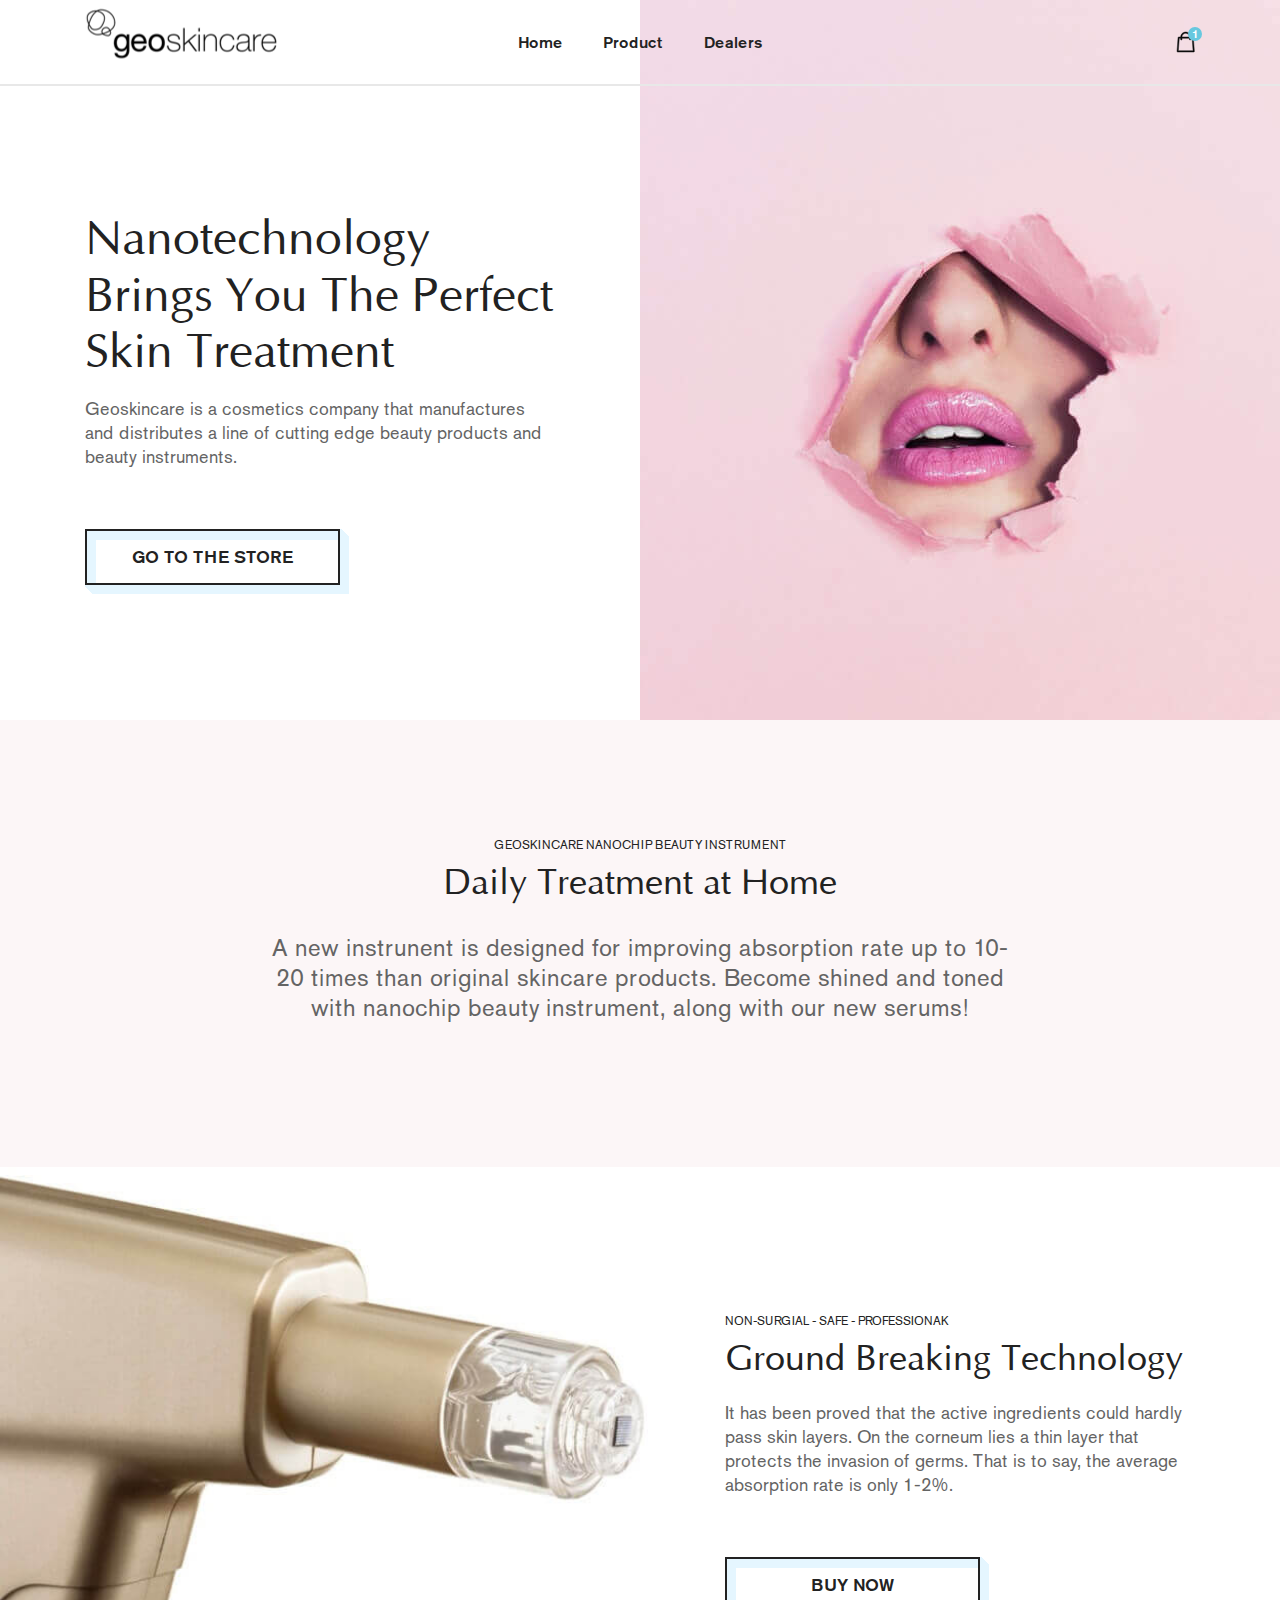
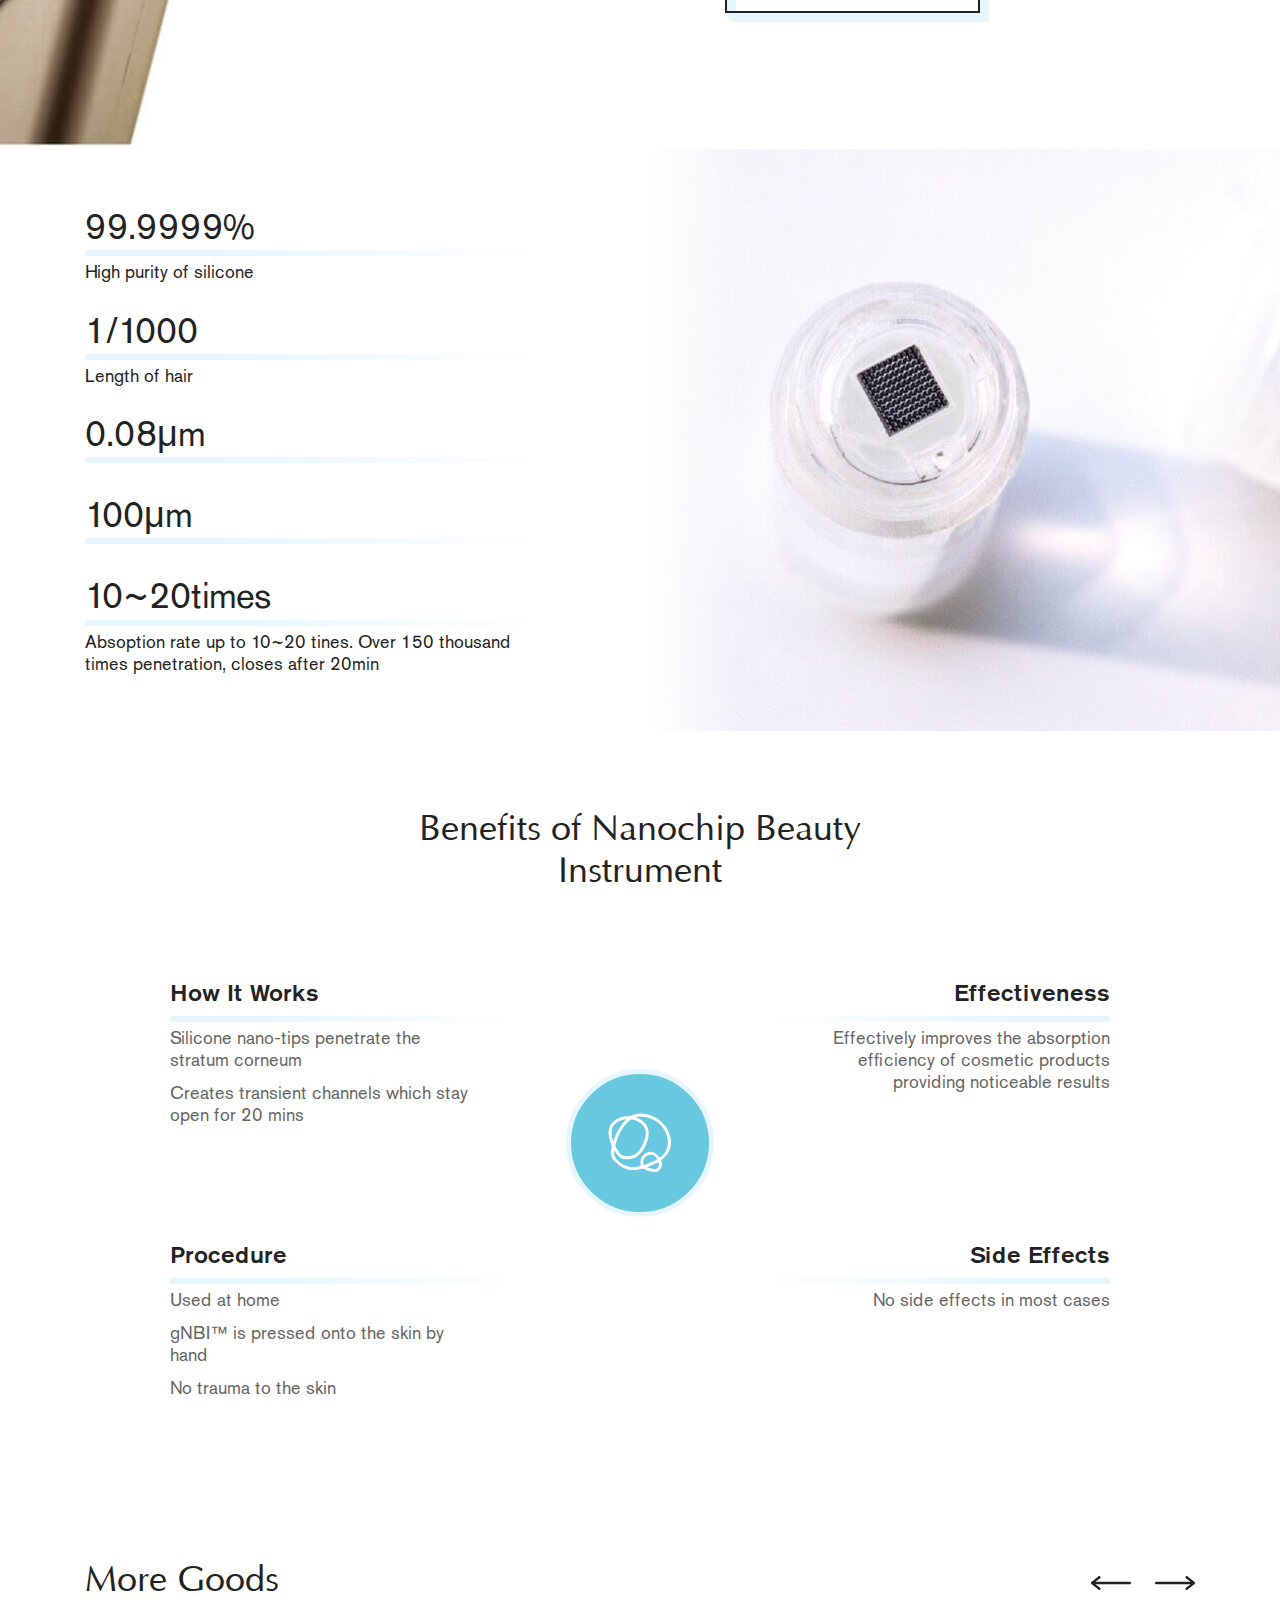
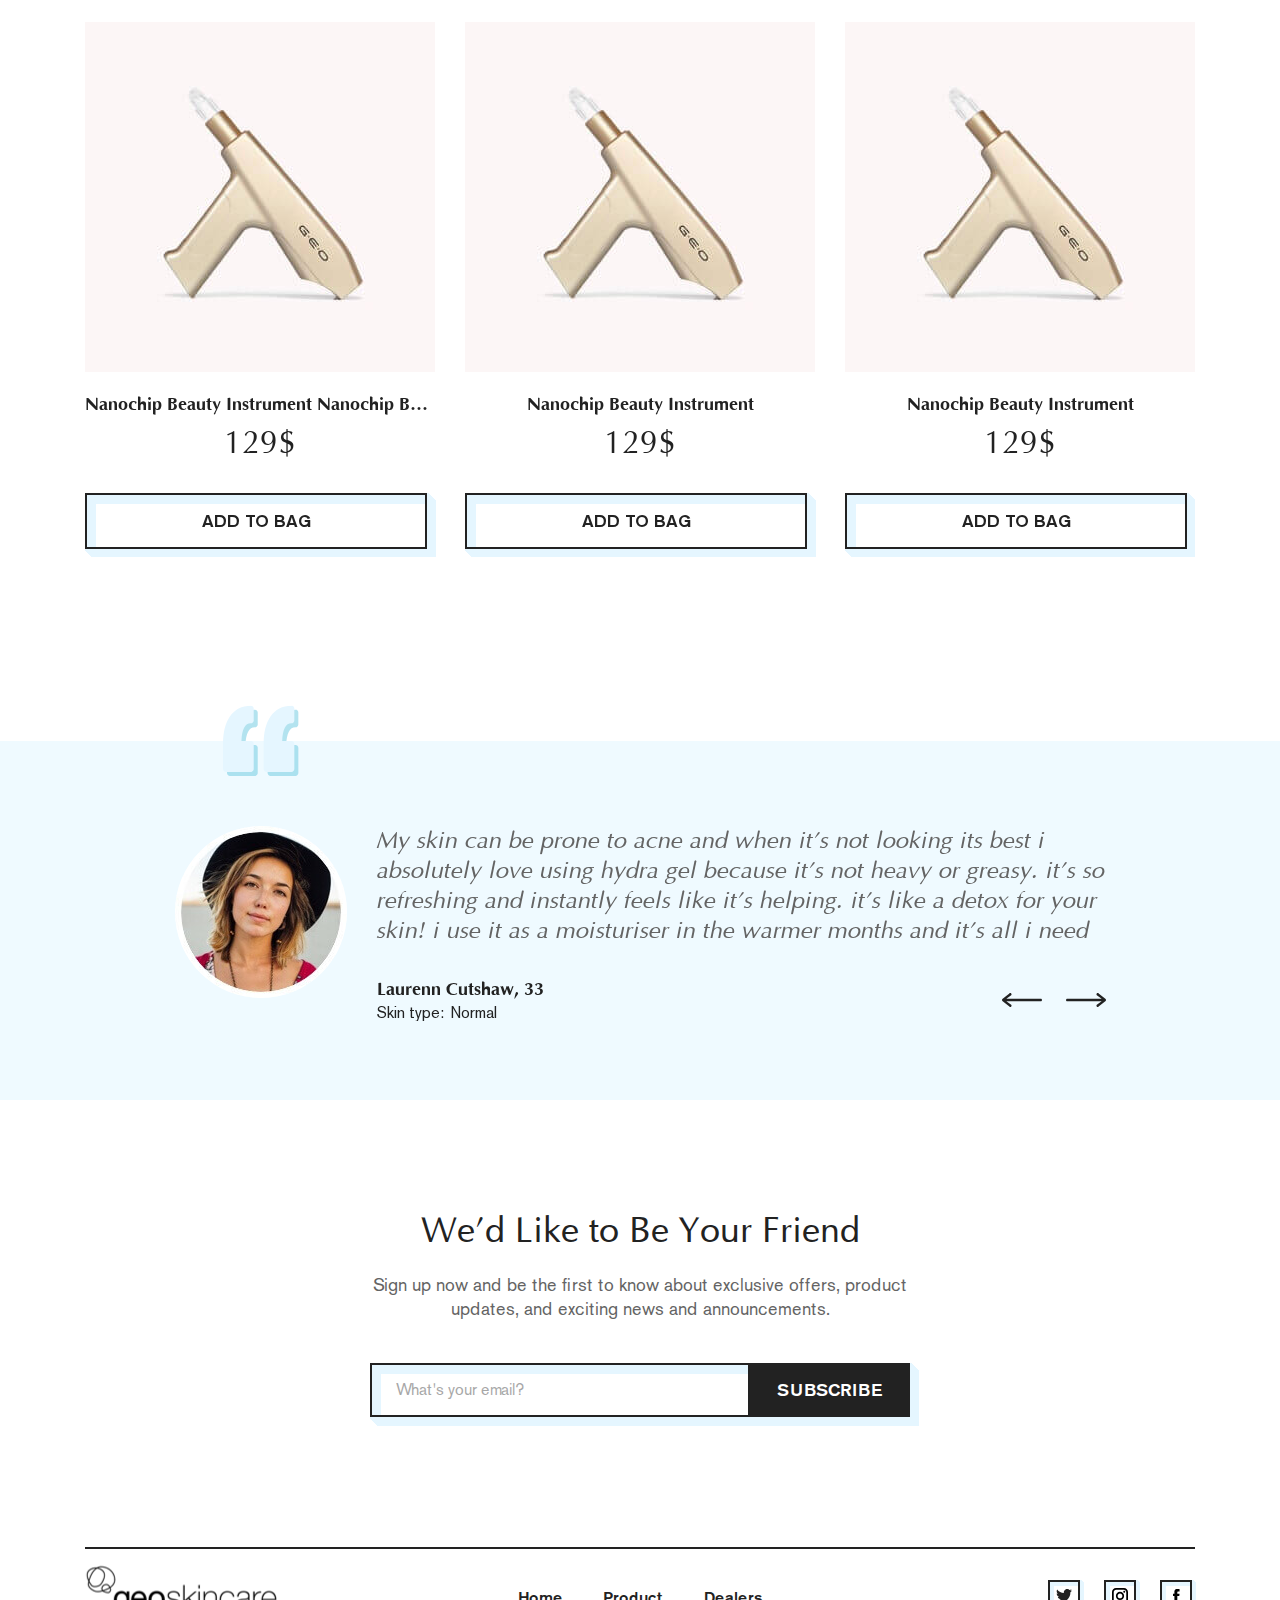
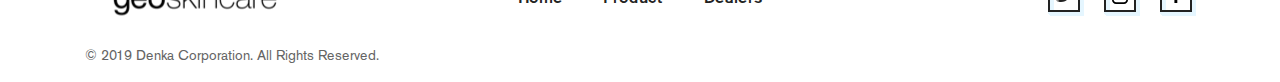
==== commit f37ea85c: "Верстка страницы "Product"" ====
--- a/index.html
+++ b/index.html
@@ -6,8 +6,7 @@
   <meta http-equiv="X-UA-Compatible" content="ie=edge" />
   <title>Home</title>
   <link href="assets/libs/swiper/swiper.css" rel="stylesheet">
-  <link href="assets/css/app.css" rel="stylesheet">
-</head>
+  <link href="assets/css/app.css" rel="stylesheet"></head>
 <body>
 
 <!-- main wrapper -->
--- a/assets/css/app.css
+++ b/assets/css/app.css
@@ -1 +1,2 @@
-html{line-height:1.15;-webkit-text-size-adjust:100%}body{margin:0}main{display:block}hr{-webkit-box-sizing:content-box;box-sizing:content-box;height:0;overflow:visible}pre{font-family:monospace, monospace;font-size:1em}a{background-color:transparent}abbr[title]{border-bottom:none;text-decoration:underline;-webkit-text-decoration:underline dotted;text-decoration:underline dotted}b,strong{font-weight:bolder}code,kbd,samp{font-family:monospace, monospace;font-size:1em}small{font-size:80%}sub,sup{font-size:75%;line-height:0;position:relative;vertical-align:baseline}sub{bottom:-0.25em}sup{top:-0.5em}img{border-style:none}button,input,optgroup,select,textarea{font-family:inherit;font-size:100%;line-height:1.15;margin:0}button,input{overflow:visible}button,select{text-transform:none}button,[type="button"],[type="reset"],[type="submit"]{-webkit-appearance:button}button::-moz-focus-inner,[type="button"]::-moz-focus-inner,[type="reset"]::-moz-focus-inner,[type="submit"]::-moz-focus-inner{border-style:none;padding:0}button:-moz-focusring,[type="button"]:-moz-focusring,[type="reset"]:-moz-focusring,[type="submit"]:-moz-focusring{outline:1px dotted ButtonText}fieldset{padding:0.35em 0.75em 0.625em}legend{-webkit-box-sizing:border-box;box-sizing:border-box;color:inherit;display:table;max-width:100%;padding:0;white-space:normal}progress{vertical-align:baseline}textarea{overflow:auto}[type="checkbox"],[type="radio"]{-webkit-box-sizing:border-box;box-sizing:border-box;padding:0}[type="number"]::-webkit-inner-spin-button,[type="number"]::-webkit-outer-spin-button{height:auto}[type="search"]{-webkit-appearance:textfield;outline-offset:-2px}[type="search"]::-webkit-search-decoration{-webkit-appearance:none}::-webkit-file-upload-button{-webkit-appearance:button;font:inherit}details{display:block}summary{display:list-item}template{display:none}[hidden]{display:none}html,body,div,span,applet,object,iframe,h1,h2,h3,h4,h5,h6,p,blockquote,pre,a,abbr,acronym,address,big,cite,code,del,dfn,em,img,ins,kbd,q,s,samp,small,strike,strong,sub,sup,tt,var,b,u,i,center,dl,dt,dd,ol,ul,li,fieldset,form,label,legend,table,caption,tbody,tfoot,thead,tr,th,td,article,aside,canvas,details,embed,figure,figcaption,footer,header,hgroup,menu,nav,output,ruby,section,summary,time,mark,audio,video{margin:0;padding:0;font-size:100%;vertical-align:baseline}a{text-decoration:none}a:active,a:hover,a:focus,input:active,input:hover,input:focus,button:active,button:hover,button:focus{outline:0}button{-webkit-user-select:none;-moz-user-select:none;-ms-user-select:none;user-select:none}ul,li{list-style-type:none;margin:0;padding:0}h1,h2,h3,h4,h5,h6{font-size:100%;font-weight:normal}html{-webkit-box-sizing:border-box;box-sizing:border-box}*,*:before,*:after{-webkit-box-sizing:border-box;box-sizing:border-box}:focus{outline:0}img,audio,video{max-width:100%;height:auto}audio,canvas,iframe,video,img,svg{vertical-align:middle}iframe{border:0}textarea{resize:none;overflow:auto;vertical-align:top;box-shadow:none;-webkit-box-shadow:none;-moz-box-shadow:none}input,textarea,select,button{outline:none;border:none;font-size:100%;margin:0}button,input{line-height:normal}table{border-collapse:collapse;border-spacing:0}td,th{padding:0;text-align:left}html,body{font-size:14px}body{margin:0;padding:0;background:#fff;color:#222}svg{display:block}.wrapper{max-width:1920px;width:100%;margin:0 auto}@font-face{font-family:'AkzidenzGroteskPro-Regular';src:url("../fonts/AkzidenzGroteskPro-Regular.woff2") format("woff2"),url("../fonts/AkzidenzGroteskPro-Regular.woff") format("woff");font-weight:normal;font-style:normal}@font-face{font-family:'AkzidenzGroteskPro-Md';src:url("../fonts/AkzidenzGroteskPro-Md.woff2") format("woff2"),url("../fonts/AkzidenzGroteskPro-Md.woff") format("woff");font-weight:normal;font-style:normal}@font-face{font-family:'Optima';src:url("../fonts/Optima.woff2") format("woff2"),url("../fonts/Optima.woff") format("woff");font-weight:normal;font-style:normal}@font-face{font-family:'Optima-Bold';src:url("../fonts/Optima-Bold.woff2") format("woff2"),url("../fonts/Optima-Bold.woff") format("woff");font-weight:normal;font-style:normal}@font-face{font-family:'Optima-Italic';src:url("../fonts/Optima-Italic.woff2") format("woff2"),url("../fonts/Optima-Italic.woff") format("woff");font-weight:normal;font-style:normal}.header{height:86px;left:0;right:0;top:0;position:absolute;border-bottom:2px solid #e8e8e8;z-index:10}@media (max-width: 1023px){.header{height:69px;background:#fff;position:fixed}}.header__inner{display:-webkit-box;display:-ms-flexbox;display:flex;-webkit-box-align:center;-ms-flex-align:center;align-items:center;-webkit-box-pack:justify;-ms-flex-pack:justify;justify-content:space-between;width:100%;height:100%;padding:0 85px}@media (max-width: 1260px){.header__inner{padding:0 20px}}@media (max-width: 767px){.header__inner{padding:0 5px}}.header-button-mob-menu{display:none;width:41px;height:41px;-webkit-box-align:center;-ms-flex-align:center;align-items:center;-webkit-box-pack:center;-ms-flex-pack:center;justify-content:center}@media (max-width: 1023px){.header-button-mob-menu{display:-webkit-box;display:-ms-flexbox;display:flex}}.header-button-mob-menu svg{-ms-flex-negative:0;flex-shrink:0}.header-button-mob-menu svg line{-webkit-transition:.2s;-o-transition:.2s;transition:.2s}.header-button-mob-menu.open .menu-line__first{-webkit-transform:rotate(45deg) translate(4px, -1px);-ms-transform:rotate(45deg) translate(4px, -1px);transform:rotate(45deg) translate(4px, -1px)}.header-button-mob-menu.open .menu-line__center{opacity:0}.header-button-mob-menu.open .menu-line__last{-webkit-transform:rotate(-45deg) translate(-10px, -4px);-ms-transform:rotate(-45deg) translate(-10px, -4px);transform:rotate(-45deg) translate(-10px, -4px)}.header-logo{-ms-flex-negative:0;flex-shrink:0;display:-webkit-box;display:-ms-flexbox;display:flex;-webkit-box-align:center;-ms-flex-align:center;align-items:center;-webkit-box-pack:start;-ms-flex-pack:start;justify-content:flex-start;width:25%}@media (max-width: 1023px){.header-logo{width:auto}}.header-logo__link{-ms-flex-negative:0;flex-shrink:0;display:block;margin:-12px 0 0;height:70px}@media (max-width: 1023px){.header-logo__link{height:49px}}.header-logo__link img{height:100%}.header-menu{-ms-flex-negative:0;flex-shrink:0;display:-webkit-box;display:-ms-flexbox;display:flex;-webkit-box-align:center;-ms-flex-align:center;align-items:center;-webkit-box-pack:center;-ms-flex-pack:center;justify-content:center;width:50%}@media (max-width: 1023px){.header-menu{position:fixed;left:0;top:69px;width:320px;height:100vh;background:#fff;-webkit-transition:.2s;-o-transition:.2s;transition:.2s;-webkit-transform:translateX(-100%);-ms-transform:translateX(-100%);transform:translateX(-100%);display:none;opacity:0}}.header-menu.open{-webkit-transform:translateX(0);-ms-transform:translateX(0);transform:translateX(0);opacity:1}.header-menu-list{-ms-flex-negative:0;flex-shrink:0;display:-webkit-box;display:-ms-flexbox;display:flex;-webkit-box-align:center;-ms-flex-align:center;align-items:center;-webkit-box-pack:center;-ms-flex-pack:center;justify-content:center}@media (max-width: 1023px){.header-menu-list{display:block;padding:50px 8px 50px 30px}}.header-menu-item{-ms-flex-negative:0;flex-shrink:0;margin:0 8px}@media (max-width: 1023px){.header-menu-item{margin:0 0 14px}}.header-menu-link{display:block;padding:6px 12px;font-size:16px;font-family:"AkzidenzGroteskPro-Md",sans-serif;color:#222}@media (max-width: 1023px){.header-menu-link{font-size:24px}}.header-basket{position:relative;-ms-flex-negative:0;flex-shrink:0;display:-webkit-box;display:-ms-flexbox;display:flex;-webkit-box-align:center;-ms-flex-align:center;align-items:center;-webkit-box-pack:end;-ms-flex-pack:end;justify-content:flex-end;width:25%}@media (max-width: 1023px){.header-basket{width:auto}}.header-basket__link{display:-webkit-box;display:-ms-flexbox;display:flex;-webkit-box-align:center;-ms-flex-align:center;align-items:center;-webkit-box-pack:center;-ms-flex-pack:center;justify-content:center}@media (max-width: 1023px){.header-basket__link{width:41px;height:41px}}.header-basket__link svg{-ms-flex-negative:0;flex-shrink:0}.header-basket__amount{position:absolute;top:-4px;right:-7px;min-width:14px;height:14px;border-radius:7px;background:#67c8df;display:-webkit-box;display:-ms-flexbox;display:flex;-webkit-box-align:center;-ms-flex-align:center;align-items:center;-webkit-box-pack:center;-ms-flex-pack:center;justify-content:center;font-size:12px;line-height:12px;color:#fff;font-family:"AkzidenzGroteskPro-Md",sans-serif;padding:0 2px}@media (max-width: 1023px){.header-basket__amount{top:7px;right:4px}}.button{position:relative;display:-webkit-inline-box;display:-ms-inline-flexbox;display:inline-flex;-webkit-box-align:center;-ms-flex-align:center;align-items:center;-webkit-box-pack:center;-ms-flex-pack:center;justify-content:center;min-width:255px;height:56px;background:transparent;-webkit-box-shadow:1px 1px 0 1px #e5f6ff,2px 2px 0 1px #e5f6ff,3px 3px 0 1px #e5f6ff,4px 4px 0 1px #e5f6ff,5px 5px 0 1px #e5f6ff,6px 6px 0 1px #e5f6ff,7px 7px 0 1px #e5f6ff,8px 8px 0 1px #e5f6ff,inset 1px 1px 0 1px #e5f6ff,inset 2px 2px 0 1px #e5f6ff,inset 3px 3px 0 1px #e5f6ff,inset 4px 4px 0 1px #e5f6ff,inset 5px 5px 0 1px #e5f6ff,inset 6px 6px 0 1px #e5f6ff,inset 7px 7px 0 1px #e5f6ff,inset 8px 8px 0 1px #e5f6ff;box-shadow:1px 1px 0 1px #e5f6ff,2px 2px 0 1px #e5f6ff,3px 3px 0 1px #e5f6ff,4px 4px 0 1px #e5f6ff,5px 5px 0 1px #e5f6ff,6px 6px 0 1px #e5f6ff,7px 7px 0 1px #e5f6ff,8px 8px 0 1px #e5f6ff,inset 1px 1px 0 1px #e5f6ff,inset 2px 2px 0 1px #e5f6ff,inset 3px 3px 0 1px #e5f6ff,inset 4px 4px 0 1px #e5f6ff,inset 5px 5px 0 1px #e5f6ff,inset 6px 6px 0 1px #e5f6ff,inset 7px 7px 0 1px #e5f6ff,inset 8px 8px 0 1px #e5f6ff;border:2px solid #222222;text-transform:uppercase;padding:0 20px;font-size:18px;line-height:18px;font-family:"AkzidenzGroteskPro-Md",sans-serif;color:#222;margin:0 8px 8px 0;-webkit-transition:.15s;-o-transition:.15s;transition:.15s}@media (max-width: 767px){.button__text_desktop{display:none}}.button__text_mob{display:none}@media (max-width: 767px){.button__text_mob{display:block}}@media (hover: hover){.button:hover{cursor:pointer;background:#e5f6ff}}.section__hold{max-width:798px;width:100%;margin:0 auto;text-align:center;padding:0 30px}@media (max-width: 1023px){.section__hold{max-width:600px}}@media (max-width: 767px){.section__hold{padding:0 15px}}.section__hold_sm{max-width:600px}.section__inner{position:relative;display:-webkit-box;display:-ms-flexbox;display:flex;-webkit-box-align:center;-ms-flex-align:center;align-items:center;max-width:1280px;width:100%;margin:auto}@media (max-width: 1023px){.section__inner{display:block}}.section__inner_wrapr{-ms-flex-wrap:wrap;flex-wrap:wrap}.section__inner_right{-webkit-box-pack:end;-ms-flex-pack:end;justify-content:flex-end}.section__inner_left{-webkit-box-pack:start;-ms-flex-pack:start;justify-content:flex-start}.section__inner_center{-webkit-box-pack:center;-ms-flex-pack:center;justify-content:center}.section__inner_full{max-width:100%}.section-1{background:#fff url(../img/section-bg-1.jpg) no-repeat center right;background-size:contain}@media (max-width: 1023px){.section-1{background:none}}.section-1 .section__inner{padding:160px 0 72px;min-height:720px}@media (max-width: 1260px){.section-1 .section__inner{min-height:654px}}@media (max-width: 1151px){.section-1 .section__inner{min-height:580px}}@media (max-width: 1023px){.section-1 .section__inner{min-height:auto;padding:136px 0 72px}}.section-2{background:rgba(241,210,217,0.2);padding:119px 0 144px}@media (max-width: 1023px){.section-2{padding:47px 0 42px}}.section-2 .section-box-title{margin:0 0 26px}@media (max-width: 1151px){.section-2 .section-box-title{margin:0 0 15px}}.section-3{background:#fff url(../img/section-bg-2.jpg) no-repeat center left;background-size:contain}@media (max-width: 1023px){.section-3{background-position:bottom center;background-size:540px auto}}@media (max-width: 767px){.section-3{background-size:100% auto}}.section-3 .section__inner{min-height:582px;padding:75px 0 55px}@media (max-width: 1260px){.section-3 .section__inner{min-height:500px}}@media (max-width: 1151px){.section-3 .section__inner{min-height:440px}}@media (max-width: 1023px){.section-3 .section__inner{min-height:auto;padding:90px 0 560px}}@media (max-width: 767px){.section-3 .section__inner{padding:50px 0 98%}}.section-4{background:#fff url(../img/section-bg-4.jpg) no-repeat center right;background-size:contain}@media (max-width: 1023px){.section-4{background-position:bottom center;background-size:540px auto}}@media (max-width: 767px){.section-4{background-size:100% auto}}@media (max-width: 1023px){.section-4 .section__inner{padding:0 0 350px}}@media (max-width: 767px){.section-4 .section__inner{padding:0 0 66%}}.section-5 .section__inner{padding:80px 0 0}@media (max-width: 767px){.section-5 .section__inner{padding:64px 0 0}.section-5 .section__inner .section-box-title_short{text-align:left;max-width:768px;width:100%}}.section-5 .section__inner.wrapper-benefits{padding:70px 0 0}@media (max-width: 767px){.section-5 .section__inner.wrapper-benefits{padding:5px 0 0}}.section-6{padding:62px 30px 184px}@media (max-width: 767px){.section-6{padding:50px 15px 61px}}.section-7{background:#effaff}@media (max-width: 767px){.section-7{background:none}}.section-8{padding:113px 0 130px}@media (max-width: 767px){.section-8{padding:64px 0 102px}}.section-8 .section-box-descr{margin:0 0 42px}.section-box{-ms-flex-negative:0;flex-shrink:0;width:50%;padding:0 85px}.section-box_gradient{position:relative;background:#fff}.section-box_gradient:after{content:"";width:100px;height:100%;position:absolute;top:0;bottom:0;right:-99px;display:block;background:-webkit-gradient(linear, right top, left top, from(rgba(255,255,255,0)), color-stop(88%, #fff));background:-o-linear-gradient(right, rgba(255,255,255,0) 0%, #fff 88%);background:linear-gradient(to left, rgba(255,255,255,0) 0%, #fff 88%)}@media (max-width: 1023px){.section-box_gradient:after{height:50px;width:100%;top:auto;bottom:-50px;left:0;right:auto;background:-webkit-gradient(linear, left bottom, left top, from(rgba(255,255,255,0)), color-stop(88%, #fff));background:-o-linear-gradient(bottom, rgba(255,255,255,0) 0%, #fff 88%);background:linear-gradient(to top, rgba(255,255,255,0) 0%, #fff 88%)}}@media (max-width: 1260px){.section-box{padding:0 30px}}@media (max-width: 1023px){.section-box{width:100%;max-width:600px;margin:0 auto}}@media (max-width: 767px){.section-box{max-width:768px;padding:0 15px}}.section-box-button{padding:0 8px 0 0}@media (max-width: 420px){.section-box-button .button{width:100%}}.section-box-title{font-size:48px;line-height:1.17;font-family:"Optima",sans-serif;margin:0 0 13px}@media (max-width: 1260px){.section-box-title{font-size:42px}}@media (max-width: 1151px){.section-box-title{font-size:30px;line-height:1.27;letter-spacing:-0.4px;margin:0 0 18px}}.section-box-title_sm{font-size:36px;line-height:1.17;margin:0 0 18px}@media (max-width: 1260px){.section-box-title_sm{font-size:32px}}@media (max-width: 1151px){.section-box-title_sm{font-size:26px}}.section-box-title_short{max-width:490px;width:100%;margin:0 auto;text-align:center;padding:0 15px}.section-box-descr{font-size:18px;line-height:1.33;font-family:"AkzidenzGroteskPro-Regular",sans-serif;color:#646464;margin:0 0 60px}@media (max-width: 1151px){.section-box-descr{font-size:16px;line-height:1.25;margin:0 0 44px}}.section-box-descr_big{font-size:24px;line-height:1.25;margin:0}@media (max-width: 1151px){.section-box-descr_big{font-size:20px;line-height:1.4}}.section-box-sup{font-size:12px;line-height:1;font-family:"AkzidenzGroteskPro-Regular",sans-serif;text-transform:uppercase;margin:0 0 14px}@media (max-width: 1151px){.section-box-sup{font-size:10px;letter-spacing:.83px}}.characteristics-goods-list{position:relative;padding:50px 10px 37px 0;background:#fff}@media (max-width: 1151px){.characteristics-goods-list{padding:40px 10px 0 0}}@media (max-width: 767px){.characteristics-goods-list{padding:12px 0 0}}.characteristics-goods-item{margin:0 0 19px}@media (max-width: 1151px){.characteristics-goods-item{margin:0 0 8px}}@media (max-width: 767px){.characteristics-goods-item{margin:0 0 6px}}.characteristics-goods-parent{font-size:36px;line-height:1.56;font-family:"AkzidenzGroteskPro-Regular",sans-serif}@media (max-width: 1151px){.characteristics-goods-parent{font-size:26px;line-height:2.15}}.characteristics-goods-parent:after{content:'';position:relative;top:-5px;display:block;width:100%;height:6px;background:-webkit-gradient(linear, right top, left top, from(rgba(255,255,255,0)), color-stop(75%, #e5f6ff));background:-o-linear-gradient(right, rgba(255,255,255,0) 0%, #e5f6ff 75%);background:linear-gradient(to left, rgba(255,255,255,0) 0%, #e5f6ff 75%)}.characteristics-goods-addition{font-size:18px;line-height:1.24;font-family:"AkzidenzGroteskPro-Regular",sans-serif}@media (max-width: 1151px){.characteristics-goods-addition{font-size:16px;line-height:1.3}}.benefits-list{position:relative;z-index:1;width:100%;-ms-flex-negative:0;flex-shrink:0;display:-webkit-box;display:-ms-flexbox;display:flex;-ms-flex-wrap:wrap;flex-wrap:wrap;-webkit-box-align:start;-ms-flex-align:start;align-items:flex-start;-webkit-box-pack:center;-ms-flex-pack:center;justify-content:center}@media (max-width: 992px){.benefits-list{-webkit-box-pack:justify;-ms-flex-pack:justify;justify-content:space-between}}@media (max-width: 767px){.benefits-list{display:block}}.benefits-item{-ms-flex-negative:0;flex-shrink:0;padding:0 120px 90px 30px}@media (max-width: 1260px){.benefits-item{padding:0 100px 90px 30px}}@media (max-width: 992px){.benefits-item{padding:0 30px 90px}}@media (max-width: 767px){.benefits-item{padding:0 15px 16px}}.benefits-item:nth-child(2n){text-align:right;padding:0 30px 90px 120px}@media (max-width: 1260px){.benefits-item:nth-child(2n){padding:0 30px 90px 100px}}@media (max-width: 992px){.benefits-item:nth-child(2n){padding:0 30px 90px}}@media (max-width: 767px){.benefits-item:nth-child(2n){text-align:left;padding:0 15px 16px}}.benefits-item:nth-child(2n) .benefits-title:after{background:-webkit-gradient(linear, left top, right top, from(rgba(255,255,255,0)), color-stop(75%, #e5f6ff));background:-o-linear-gradient(left, rgba(255,255,255,0) 0%, #e5f6ff 75%);background:linear-gradient(to right, rgba(255,255,255,0) 0%, #e5f6ff 75%)}@media (max-width: 767px){.benefits-item:nth-child(2n) .benefits-title:after{background:-webkit-gradient(linear, right top, left top, from(rgba(255,255,255,0)), color-stop(75%, #e5f6ff));background:-o-linear-gradient(right, rgba(255,255,255,0) 0%, #e5f6ff 75%);background:linear-gradient(to left, rgba(255,255,255,0) 0%, #e5f6ff 75%)}}.benefits-card{-ms-flex-negative:0;flex-shrink:0;width:350px}@media (max-width: 1023px){.benefits-card{width:290px}}@media (max-width: 767px){.benefits-card{width:auto}}.benefits-title{font-size:24px;line-height:2.33;font-family:"AkzidenzGroteskPro-Md",sans-serif}@media (max-width: 1023px){.benefits-title{font-size:20px;line-height:2.8}}.benefits-title:after{content:'';position:relative;top:-5px;display:block;width:100%;height:6px;background:-webkit-gradient(linear, right top, left top, from(rgba(255,255,255,0)), color-stop(75%, #e5f6ff));background:-o-linear-gradient(right, rgba(255,255,255,0) 0%, #e5f6ff 75%);background:linear-gradient(to left, rgba(255,255,255,0) 0%, #e5f6ff 75%)}.benefits-descr{display:inline-block;width:314px;font-size:18px;line-height:1.22;color:#646464;font-family:"AkzidenzGroteskPro-Regular",sans-serif}@media (max-width: 1023px){.benefits-descr{font-size:16px;line-height:1.25;width:250px}}@media (max-width: 767px){.benefits-descr{width:auto}}.benefits-descr__text{display:block;margin:0 0 11px}.box-pulse{width:540px;height:540px;display:block;position:absolute;z-index:0;top:0;bottom:0;left:0;right:0;margin:auto;-webkit-transform:translateY(-55px);-ms-transform:translateY(-55px);transform:translateY(-55px)}@media (max-width: 767px){.box-pulse{display:none}}.box-pulse-shadow{display:block;position:absolute;top:0;bottom:0;left:0;right:0;margin:auto;border-radius:50%}.box-pulse-shadow:nth-child(3){width:540px;height:540px;opacity:0;-webkit-transform:scale(0.9);-ms-transform:scale(0.9);transform:scale(0.9);background-image:-o-radial-gradient(50% 50%, circle, #e5f6ff, #e5f6ff 54%, #67c8df 66%);background-image:radial-gradient(circle at 50% 50%, #e5f6ff, #e5f6ff 54%, #67c8df 66%);-webkit-animation:pulse 1.6s .7s ease-in-out infinite;animation:pulse 1.6s .7s ease-in-out infinite}.box-pulse-shadow:nth-child(2){width:410px;height:410px;opacity:0;-webkit-transform:scale(0.9);-ms-transform:scale(0.9);transform:scale(0.9);background-image:-o-radial-gradient(50% 50%, circle, #e5f6ff, #e5f6ff 54%, #67c8df 66%);background-image:radial-gradient(circle at 50% 50%, #e5f6ff, #e5f6ff 54%, #67c8df 66%);-webkit-animation:pulse 1.6s .4s ease-in-out infinite;animation:pulse 1.6s .4s ease-in-out infinite}.box-pulse-shadow:nth-child(1){width:291px;height:291px;opacity:0;-webkit-transform:scale(0.9);-ms-transform:scale(0.9);transform:scale(0.9);background-image:-o-radial-gradient(50% 50%, circle, #e5f6ff, #e5f6ff 54%, #67c8df 66%);background-image:radial-gradient(circle at 50% 50%, #e5f6ff, #e5f6ff 54%, #67c8df 66%);-webkit-animation:pulse 1.6s ease-in-out infinite;animation:pulse 1.6s ease-in-out infinite}.box-pulse-oval{position:absolute;top:0;bottom:0;left:0;right:0;margin:auto;border-radius:50%;display:-webkit-box;display:-ms-flexbox;display:flex;-webkit-box-align:center;-ms-flex-align:center;align-items:center;-webkit-box-pack:center;-ms-flex-pack:center;justify-content:center;width:148px;height:148px;border:solid 5px #e5f6ff;background-color:#67c8df}.box-pulse-oval svg{-ms-flex-negative:0;flex-shrink:0;display:block}@-webkit-keyframes pulse{from{-webkit-transform:scale3d(0.8, 0.8, 0.8);transform:scale3d(0.8, 0.8, 0.8);opacity:0}50%{-webkit-transform:scale3d(1.06, 1.06, 1.06);transform:scale3d(1.06, 1.06, 1.06);opacity:0.08}to{-webkit-transform:scale3d(0.95, 0.95, 0.95);transform:scale3d(0.95, 0.95, 0.95);opacity:0}}@keyframes pulse{from{-webkit-transform:scale3d(0.8, 0.8, 0.8);transform:scale3d(0.8, 0.8, 0.8);opacity:0}50%{-webkit-transform:scale3d(1.06, 1.06, 1.06);transform:scale3d(1.06, 1.06, 1.06);opacity:0.08}to{-webkit-transform:scale3d(0.95, 0.95, 0.95);transform:scale3d(0.95, 0.95, 0.95);opacity:0}}.more-goods{width:100%;max-width:1110px;margin:0 auto}@media (max-width: 1023px){.more-goods{max-width:730px}}@media (max-width: 767px){.more-goods{max-width:380px}}.more-goods-panel{display:-webkit-box;display:-ms-flexbox;display:flex;-webkit-box-align:center;-ms-flex-align:center;align-items:center;-webkit-box-pack:justify;-ms-flex-pack:justify;justify-content:space-between;height:42px;margin:0 0 18px}.more-goods-panel .section-box-title_sm{line-height:1;margin:0}.card-goods{width:100%;max-width:350px}@media (max-width: 767px){.card-goods{max-width:380px}}.card-goods__wrapper-img{position:relative;width:100%;padding:100% 0 0;margin:0 0 16px}.card-goods__img{display:block;max-width:100%;max-height:100%;position:absolute;top:0;bottom:0;left:0;right:0;margin:auto}.card-goods-title{display:-webkit-box;display:-ms-flexbox;display:flex;width:100%;height:34px;-webkit-box-align:center;-ms-flex-align:center;align-items:center;font-size:18px;line-height:1.22;font-family:"Optima-Bold",sans-serif;margin:0 0 6px}.card-goods-title__text{display:block;width:100%;text-align:center;white-space:nowrap;overflow:hidden;-o-text-overflow:ellipsis;text-overflow:ellipsis}.card-goods-price{font-size:32px;height:38px;display:-webkit-box;display:-ms-flexbox;display:flex;-webkit-box-align:center;-ms-flex-align:center;align-items:center;-webkit-box-pack:center;-ms-flex-pack:center;justify-content:center;font-family:"Optima",sans-serif;margin:0 0 27px}.card-goods-button{padding:0 8px 0 0}.card-goods-button .button{width:100%;min-width:auto}.review{position:relative;max-width:991px;width:100%;margin:0 auto;padding:85px 30px 79px}@media (max-width: 767px){.review{padding:0}}.review__ico{display:block;position:absolute;top:0;left:30px;width:172px;height:71px;-webkit-transform:translateY(-50%);-ms-transform:translateY(-50%);transform:translateY(-50%)}@media (max-width: 767px){.review__ico{display:none}}.review__ico svg{margin:0 auto}.card-user{display:-webkit-box;display:-ms-flexbox;display:flex;-webkit-box-align:start;-ms-flex-align:start;align-items:flex-start}@media (max-width: 767px){.card-user{display:block;background:#effaff;padding:0 15px 100px}}.card-user__wrapper-img{border-radius:50%;width:172px;height:172px;-webkit-box-shadow:inset 0 0 6px #fff;box-shadow:inset 0 0 6px #fff;-ms-flex-negative:0;flex-shrink:0;margin:0 30px 0 0;overflow:hidden;position:relative}@media (max-width: 767px){.card-user__wrapper-img{width:126px;height:126px;position:relative;top:-63px;margin:0 auto 30px}}.card-user__img{position:absolute;top:0;bottom:0;left:0;right:0;margin:auto;max-width:100%;max-height:100%;display:block}@media (max-width: 767px){.card-user-box{margin:-66px 0 0}}.card-user-review{font-size:24px;line-height:1.25;font-family:"Optima-Italic",sans-serif;color:#646464;margin:0 0 35px}@media (max-width: 1023px){.card-user-review{font-size:20px;line-height:1.4;text-align:center}}@media (max-width: 767px){.card-user-review{margin:0 0 22px}}.card-user-data__name{display:inline-block;vertical-align:top;font-size:18px;line-height:1;font-family:"Optima-Bold",sans-serif;margin:0 0 6px}@media (max-width: 767px){.card-user-data__name{display:block;text-align:center}}.card-user-data__item{display:-webkit-box;display:-ms-flexbox;display:flex;-webkit-box-align:center;-ms-flex-align:center;align-items:center;font-size:16px;line-height:1;font-family:"AkzidenzGroteskPro-Regular",sans-serif}@media (max-width: 767px){.card-user-data__item{-webkit-box-pack:center;-ms-flex-pack:center;justify-content:center}}.card-user-data__property{-ms-flex-negative:0;flex-shrink:0}.card-user-data__value{-ms-flex-negative:0;flex-shrink:0;margin:0 0 0 6px}.navigation-wrapper-button{display:-webkit-box;display:-ms-flexbox;display:flex;-webkit-box-align:center;-ms-flex-align:center;align-items:center}.navigation-button-prev,.navigation-button-next{width:40px;height:42px;background:none;padding:0}@media (hover: hover){.navigation-button-prev,.navigation-button-next{cursor:pointer}.navigation-button-prev:hover svg path,.navigation-button-next:hover svg path{fill:#bcbcbc}.navigation-button-prev svg path,.navigation-button-next svg path{-webkit-transition:.15s;-o-transition:.15s;transition:.15s}}.navigation-button-prev{margin:0 24px 0 0}.carousel-review{position:relative;z-index:0}@media (max-width: 767px){.carousel-review-item{padding:63px 0 0}}.carousel-review-navigation{position:absolute;z-index:1;right:0;bottom:0}@media (max-width: 767px){.carousel-review-navigation{width:104px;left:0;margin:auto;bottom:26px}}.form-subscribe{width:100%}.form-subscribe__row{display:-webkit-box;display:-ms-flexbox;display:flex;-webkit-box-align:center;-ms-flex-align:center;align-items:center;width:100%}.form-subscribe__input{display:block;width:100%;height:54px;border:2px solid #222;-webkit-box-shadow:1px 1px 0 1px #e5f6ff,2px 2px 0 1px #e5f6ff,3px 3px 0 1px #e5f6ff,4px 4px 0 1px #e5f6ff,5px 5px 0 1px #e5f6ff,6px 6px 0 1px #e5f6ff,7px 7px 0 1px #e5f6ff,8px 8px 0 1px #e5f6ff,inset 1px 1px 0 1px #e5f6ff,inset 2px 2px 0 1px #e5f6ff,inset 3px 3px 0 1px #e5f6ff,inset 4px 4px 0 1px #e5f6ff,inset 5px 5px 0 1px #e5f6ff,inset 6px 6px 0 1px #e5f6ff,inset 7px 7px 0 1px #e5f6ff,inset 8px 8px 0 1px #e5f6ff;box-shadow:1px 1px 0 1px #e5f6ff,2px 2px 0 1px #e5f6ff,3px 3px 0 1px #e5f6ff,4px 4px 0 1px #e5f6ff,5px 5px 0 1px #e5f6ff,6px 6px 0 1px #e5f6ff,7px 7px 0 1px #e5f6ff,8px 8px 0 1px #e5f6ff,inset 1px 1px 0 1px #e5f6ff,inset 2px 2px 0 1px #e5f6ff,inset 3px 3px 0 1px #e5f6ff,inset 4px 4px 0 1px #e5f6ff,inset 5px 5px 0 1px #e5f6ff,inset 6px 6px 0 1px #e5f6ff,inset 7px 7px 0 1px #e5f6ff,inset 8px 8px 0 1px #e5f6ff;background:transparent;padding:0 24px;font-size:16px;font-family:"AkzidenzGroteskPro-Regular",sans-serif}.form-subscribe__input::-webkit-input-placeholder{color:#a7a7a7}.form-subscribe__input:-moz-placeholder{color:#a7a7a7}.form-subscribe__input::-moz-placeholder{color:#a7a7a7}.form-subscribe__input:-ms-input-placeholder{color:#a7a7a7}@media (max-width: 767px){.form-subscribe__input{font-size:14px}}.form-subscribe__submit{-ms-flex-negative:0;flex-shrink:0;min-width:auto;width:160px;height:54px;border:2px solid #222;border-left:0;background:#222;-webkit-box-shadow:1px 1px 0 1px #e5f6ff,2px 2px 0 1px #e5f6ff,3px 3px 0 1px #e5f6ff,4px 4px 0 1px #e5f6ff,5px 5px 0 1px #e5f6ff,6px 6px 0 1px #e5f6ff,7px 7px 0 1px #e5f6ff,8px 8px 0 1px #e5f6ff;box-shadow:1px 1px 0 1px #e5f6ff,2px 2px 0 1px #e5f6ff,3px 3px 0 1px #e5f6ff,4px 4px 0 1px #e5f6ff,5px 5px 0 1px #e5f6ff,6px 6px 0 1px #e5f6ff,7px 7px 0 1px #e5f6ff,8px 8px 0 1px #e5f6ff;color:#fff;text-transform:uppercase;font-size:18px;line-height:1;font-family:"AkzidenzGroteskPro-Md",sans-serif;-webkit-transition:.15s;-o-transition:.15s;transition:.15s;margin:0;padding:0}@media (max-width: 767px){.form-subscribe__submit{width:54px}}@media (hover: hover){.form-subscribe__submit:hover{cursor:pointer;background:#e5f6ff;color:#222}}.footer{padding:0 0 10px}.footer__inner{width:100%;padding:0 85px}@media (max-width: 1260px){.footer__inner{padding:0 30px}}@media (max-width: 767px){.footer__inner{padding:0 15px}}.footer__hold{border-top:2px solid #222;display:-webkit-box;display:-ms-flexbox;display:flex;-webkit-box-align:center;-ms-flex-align:center;align-items:center;-webkit-box-pack:justify;-ms-flex-pack:justify;justify-content:space-between;width:100%;padding:18px 0 10px;margin:0 0 8px}@media (max-width: 1023px){.footer__hold{display:block;padding:33px 0 0}}.footer-copy{font-size:14px;line-height:normal;font-family:"AkzidenzGroteskPro-Regular",sans-serif;color:#646464;margin:8px 0}@media (max-width: 1023px){.footer-copy{text-align:center}}@media (max-width: 767px){.footer-copy{font-size:12px}}.footer-logo{-ms-flex-negative:0;flex-shrink:0;display:-webkit-box;display:-ms-flexbox;display:flex;-webkit-box-align:center;-ms-flex-align:center;align-items:center;-webkit-box-pack:start;-ms-flex-pack:start;justify-content:flex-start;width:25%}@media (max-width: 1023px){.footer-logo{width:100%;-webkit-box-pack:center;-ms-flex-pack:center;justify-content:center;margin:0 0 26px}}.footer-logo__link{-ms-flex-negative:0;flex-shrink:0;display:block;margin:-9px 0 0;height:70px}@media (max-width: 1023px){.footer-logo__link{height:49px}}.footer-logo__link img{height:100%}.footer-menu{-ms-flex-negative:0;flex-shrink:0;display:-webkit-box;display:-ms-flexbox;display:flex;-webkit-box-align:center;-ms-flex-align:center;align-items:center;-webkit-box-pack:center;-ms-flex-pack:center;justify-content:center;width:50%}@media (max-width: 1023px){.footer-menu{display:block;width:100%;margin:0 0 39px}}.footer-menu-list{-ms-flex-negative:0;flex-shrink:0;display:-webkit-box;display:-ms-flexbox;display:flex;-webkit-box-align:center;-ms-flex-align:center;align-items:center;-webkit-box-pack:center;-ms-flex-pack:center;justify-content:center}@media (max-width: 1023px){.footer-menu-list{display:block;width:100%}}.footer-menu-item{-ms-flex-negative:0;flex-shrink:0;margin:0 8px}@media (max-width: 1023px){.footer-menu-item{text-align:center;margin:0 0 17px}}.footer-menu-link{display:block;padding:6px 12px;font-size:16px;font-family:"AkzidenzGroteskPro-Md",sans-serif;color:#222}@media (max-width: 1023px){.footer-menu-link{display:inline-block;vertical-align:top}}.footer-soc-net{position:relative;-ms-flex-negative:0;flex-shrink:0;display:-webkit-box;display:-ms-flexbox;display:flex;-webkit-box-align:center;-ms-flex-align:center;align-items:center;-webkit-box-pack:end;-ms-flex-pack:end;justify-content:flex-end;width:25%}@media (max-width: 1023px){.footer-soc-net{width:100%;-webkit-box-pack:center;-ms-flex-pack:center;justify-content:center;margin:0 0 40px}}.soc-net-list{display:-webkit-box;display:-ms-flexbox;display:flex;-webkit-box-align:center;-ms-flex-align:center;align-items:center}.soc-net-item{margin:0 21px 0 0}@media (max-width: 1023px){.soc-net-item{margin:0 31px 0 0}}.soc-net-item:last-child{margin:0}.soc-net-link{margin:0 3px 3px 0;min-width:32px;width:32px;height:32px;-webkit-box-shadow:1px 1px 0 1px #e5f6ff,2px 2px 0 1px #e5f6ff,3px 3px 0 1px #e5f6ff,inset 1px 1px 0 1px #e5f6ff,inset 2px 2px 0 1px #e5f6ff,inset 3px 3px 0 1px #e5f6ff;box-shadow:1px 1px 0 1px #e5f6ff,2px 2px 0 1px #e5f6ff,3px 3px 0 1px #e5f6ff,inset 1px 1px 0 1px #e5f6ff,inset 2px 2px 0 1px #e5f6ff,inset 3px 3px 0 1px #e5f6ff;padding:0}@media (max-width: 1023px){.soc-net-link{min-width:45px;width:45px;height:45px}.soc-net-link_tw svg{width:20px}.soc-net-link_inst svg{width:20px}.soc-net-link_f svg{width:11px}}.substrate-page{position:fixed;top:0;bottom:0;left:0;right:0;width:100vw;height:100vh;background:rgba(0,0,0,0.5);z-index:9;display:none;opacity:0;-webkit-transition:.2s;-o-transition:.2s;transition:.2s}.substrate-page.open{opacity:1}
+html{line-height:1.15;-webkit-text-size-adjust:100%}body{margin:0}main{display:block}hr{-webkit-box-sizing:content-box;box-sizing:content-box;height:0;overflow:visible}pre{font-family:monospace, monospace;font-size:1em}a{background-color:transparent}abbr[title]{border-bottom:none;text-decoration:underline;-webkit-text-decoration:underline dotted;text-decoration:underline dotted}b,strong{font-weight:bolder}code,kbd,samp{font-family:monospace, monospace;font-size:1em}small{font-size:80%}sub,sup{font-size:75%;line-height:0;position:relative;vertical-align:baseline}sub{bottom:-0.25em}sup{top:-0.5em}img{border-style:none}button,input,optgroup,select,textarea{font-family:inherit;font-size:100%;line-height:1.15;margin:0}button,input{overflow:visible}button,select{text-transform:none}button,[type="button"],[type="reset"],[type="submit"]{-webkit-appearance:button}button::-moz-focus-inner,[type="button"]::-moz-focus-inner,[type="reset"]::-moz-focus-inner,[type="submit"]::-moz-focus-inner{border-style:none;padding:0}button:-moz-focusring,[type="button"]:-moz-focusring,[type="reset"]:-moz-focusring,[type="submit"]:-moz-focusring{outline:1px dotted ButtonText}fieldset{padding:0.35em 0.75em 0.625em}legend{-webkit-box-sizing:border-box;box-sizing:border-box;color:inherit;display:table;max-width:100%;padding:0;white-space:normal}progress{vertical-align:baseline}textarea{overflow:auto}[type="checkbox"],[type="radio"]{-webkit-box-sizing:border-box;box-sizing:border-box;padding:0}[type="number"]::-webkit-inner-spin-button,[type="number"]::-webkit-outer-spin-button{height:auto}[type="search"]{-webkit-appearance:textfield;outline-offset:-2px}[type="search"]::-webkit-search-decoration{-webkit-appearance:none}::-webkit-file-upload-button{-webkit-appearance:button;font:inherit}details{display:block}summary{display:list-item}template{display:none}[hidden]{display:none}html,body,div,span,applet,object,iframe,h1,h2,h3,h4,h5,h6,p,blockquote,pre,a,abbr,acronym,address,big,cite,code,del,dfn,em,img,ins,kbd,q,s,samp,small,strike,strong,sub,sup,tt,var,b,u,i,center,dl,dt,dd,ol,ul,li,fieldset,form,label,legend,table,caption,tbody,tfoot,thead,tr,th,td,article,aside,canvas,details,embed,figure,figcaption,footer,header,hgroup,menu,nav,output,ruby,section,summary,time,mark,audio,video{margin:0;padding:0;font-size:100%;vertical-align:baseline}a{text-decoration:none}a:active,a:hover,a:focus,input:active,input:hover,input:focus,button:active,button:hover,button:focus{outline:0}button{-webkit-user-select:none;-moz-user-select:none;-ms-user-select:none;user-select:none}ul,li{list-style-type:none;margin:0;padding:0}h1,h2,h3,h4,h5,h6{font-size:100%;font-weight:normal}html{-webkit-box-sizing:border-box;box-sizing:border-box}*,*:before,*:after{-webkit-box-sizing:border-box;box-sizing:border-box}:focus{outline:0}img,audio,video{max-width:100%;height:auto}audio,canvas,iframe,video,img,svg{vertical-align:middle}iframe{border:0}textarea{resize:none;overflow:auto;vertical-align:top;box-shadow:none;-webkit-box-shadow:none;-moz-box-shadow:none}input,textarea,select,button{outline:none;border:none;font-size:100%;margin:0}button,input{line-height:normal}table{border-collapse:collapse;border-spacing:0}td,th{padding:0;text-align:left}html,body{font-size:14px}body{margin:0;padding:0;background:#fff;color:#222}svg{display:block}.wrapper{max-width:1920px;width:100%;margin:0 auto}@font-face{font-family:'AkzidenzGroteskPro-Regular';src:url("../fonts/AkzidenzGroteskPro-Regular.woff2") format("woff2"),url("../fonts/AkzidenzGroteskPro-Regular.woff") format("woff");font-weight:normal;font-style:normal}@font-face{font-family:'AkzidenzGroteskPro-Md';src:url("../fonts/AkzidenzGroteskPro-Md.woff2") format("woff2"),url("../fonts/AkzidenzGroteskPro-Md.woff") format("woff");font-weight:normal;font-style:normal}@font-face{font-family:'Optima';src:url("../fonts/Optima.woff2") format("woff2"),url("../fonts/Optima.woff") format("woff");font-weight:normal;font-style:normal}@font-face{font-family:'Optima-Bold';src:url("../fonts/Optima-Bold.woff2") format("woff2"),url("../fonts/Optima-Bold.woff") format("woff");font-weight:normal;font-style:normal}@font-face{font-family:'Optima-Italic';src:url("../fonts/Optima-Italic.woff2") format("woff2"),url("../fonts/Optima-Italic.woff") format("woff");font-weight:normal;font-style:normal}@font-face{font-family:'Uni Sans Bold';src:url("../fonts/Uni-Sans-SemiBold.woff2") format("woff2"),url("../fonts/Uni-Sans-SemiBold.woff") format("woff");font-weight:normal;font-style:normal}.header{height:86px;left:0;right:0;top:0;position:absolute;border-bottom:2px solid #e8e8e8;z-index:10}@media (max-width: 1023px){.header{height:69px;background:#fff;position:fixed}}.header__inner{display:-webkit-box;display:-ms-flexbox;display:flex;-webkit-box-align:center;-ms-flex-align:center;align-items:center;-webkit-box-pack:justify;-ms-flex-pack:justify;justify-content:space-between;width:100%;height:100%;padding:0 85px}@media (max-width: 1260px){.header__inner{padding:0 20px}}@media (max-width: 767px){.header__inner{padding:0 5px}}.header-button-mob-menu{display:none;width:41px;height:41px;-webkit-box-align:center;-ms-flex-align:center;align-items:center;-webkit-box-pack:center;-ms-flex-pack:center;justify-content:center}@media (max-width: 1023px){.header-button-mob-menu{display:-webkit-box;display:-ms-flexbox;display:flex}}.header-button-mob-menu svg{-ms-flex-negative:0;flex-shrink:0}.header-button-mob-menu svg line{-webkit-transition:.2s;-o-transition:.2s;transition:.2s}.header-button-mob-menu.open .menu-line__first{-webkit-transform:rotate(45deg) translate(4px, -1px);-ms-transform:rotate(45deg) translate(4px, -1px);transform:rotate(45deg) translate(4px, -1px)}.header-button-mob-menu.open .menu-line__center{opacity:0}.header-button-mob-menu.open .menu-line__last{-webkit-transform:rotate(-45deg) translate(-10px, -4px);-ms-transform:rotate(-45deg) translate(-10px, -4px);transform:rotate(-45deg) translate(-10px, -4px)}.header-logo{-ms-flex-negative:0;flex-shrink:0;display:-webkit-box;display:-ms-flexbox;display:flex;-webkit-box-align:center;-ms-flex-align:center;align-items:center;-webkit-box-pack:start;-ms-flex-pack:start;justify-content:flex-start;width:25%}@media (max-width: 1023px){.header-logo{width:auto}}.header-logo__link{-ms-flex-negative:0;flex-shrink:0;display:block;margin:-12px 0 0;height:70px}@media (max-width: 1023px){.header-logo__link{height:49px}}.header-logo__link img{height:100%}.header-menu{-ms-flex-negative:0;flex-shrink:0;display:-webkit-box;display:-ms-flexbox;display:flex;-webkit-box-align:center;-ms-flex-align:center;align-items:center;-webkit-box-pack:center;-ms-flex-pack:center;justify-content:center;width:50%}@media (max-width: 1023px){.header-menu{position:fixed;left:0;top:69px;width:320px;height:100vh;background:#fff;-webkit-transition:.2s;-o-transition:.2s;transition:.2s;-webkit-transform:translateX(-100%);-ms-transform:translateX(-100%);transform:translateX(-100%);display:none;opacity:0}}.header-menu.open{-webkit-transform:translateX(0);-ms-transform:translateX(0);transform:translateX(0);opacity:1}.header-menu-list{-ms-flex-negative:0;flex-shrink:0;display:-webkit-box;display:-ms-flexbox;display:flex;-webkit-box-align:center;-ms-flex-align:center;align-items:center;-webkit-box-pack:center;-ms-flex-pack:center;justify-content:center}@media (max-width: 1023px){.header-menu-list{display:block;padding:50px 8px 50px 30px}}.header-menu-item{-ms-flex-negative:0;flex-shrink:0;margin:0 8px}@media (max-width: 1023px){.header-menu-item{margin:0 0 14px}}.header-menu-link{display:block;padding:6px 12px;font-size:16px;font-family:"AkzidenzGroteskPro-Md",sans-serif;color:#222}@media (max-width: 1023px){.header-menu-link{font-size:24px}}.header-basket{position:relative;-ms-flex-negative:0;flex-shrink:0;display:-webkit-box;display:-ms-flexbox;display:flex;-webkit-box-align:center;-ms-flex-align:center;align-items:center;-webkit-box-pack:end;-ms-flex-pack:end;justify-content:flex-end;width:25%}@media (max-width: 1023px){.header-basket{width:auto}}.header-basket__link{display:-webkit-box;display:-ms-flexbox;display:flex;-webkit-box-align:center;-ms-flex-align:center;align-items:center;-webkit-box-pack:center;-ms-flex-pack:center;justify-content:center}@media (max-width: 1023px){.header-basket__link{width:41px;height:41px}}.header-basket__link svg{-ms-flex-negative:0;flex-shrink:0}.header-basket__amount{position:absolute;top:-4px;right:-7px;min-width:14px;height:14px;border-radius:7px;background:#67c8df;display:-webkit-box;display:-ms-flexbox;display:flex;-webkit-box-align:center;-ms-flex-align:center;align-items:center;-webkit-box-pack:center;-ms-flex-pack:center;justify-content:center;font-size:12px;line-height:12px;color:#fff;font-family:"AkzidenzGroteskPro-Md",sans-serif;padding:0 2px}@media (max-width: 1023px){.header-basket__amount{top:7px;right:4px}}.button{position:relative;display:-webkit-inline-box;display:-ms-inline-flexbox;display:inline-flex;-webkit-box-align:center;-ms-flex-align:center;align-items:center;-webkit-box-pack:center;-ms-flex-pack:center;justify-content:center;min-width:255px;height:56px;background:transparent;-webkit-box-shadow:1px 1px 0 1px #e5f6ff,2px 2px 0 1px #e5f6ff,3px 3px 0 1px #e5f6ff,4px 4px 0 1px #e5f6ff,5px 5px 0 1px #e5f6ff,6px 6px 0 1px #e5f6ff,7px 7px 0 1px #e5f6ff,8px 8px 0 1px #e5f6ff,inset 1px 1px 0 1px #e5f6ff,inset 2px 2px 0 1px #e5f6ff,inset 3px 3px 0 1px #e5f6ff,inset 4px 4px 0 1px #e5f6ff,inset 5px 5px 0 1px #e5f6ff,inset 6px 6px 0 1px #e5f6ff,inset 7px 7px 0 1px #e5f6ff,inset 8px 8px 0 1px #e5f6ff;box-shadow:1px 1px 0 1px #e5f6ff,2px 2px 0 1px #e5f6ff,3px 3px 0 1px #e5f6ff,4px 4px 0 1px #e5f6ff,5px 5px 0 1px #e5f6ff,6px 6px 0 1px #e5f6ff,7px 7px 0 1px #e5f6ff,8px 8px 0 1px #e5f6ff,inset 1px 1px 0 1px #e5f6ff,inset 2px 2px 0 1px #e5f6ff,inset 3px 3px 0 1px #e5f6ff,inset 4px 4px 0 1px #e5f6ff,inset 5px 5px 0 1px #e5f6ff,inset 6px 6px 0 1px #e5f6ff,inset 7px 7px 0 1px #e5f6ff,inset 8px 8px 0 1px #e5f6ff;border:2px solid #222222;text-transform:uppercase;padding:0 20px;font-size:18px;line-height:18px;font-family:"AkzidenzGroteskPro-Md",sans-serif;color:#222;margin:0 8px 8px 0;-webkit-transition:.15s;-o-transition:.15s;transition:.15s}.button_long{min-width:350px}@media (max-width: 767px){.button__text_desktop{display:none}}.button__text_mob{display:none}@media (max-width: 767px){.button__text_mob{display:block}}@media (hover: hover){.button:hover{cursor:pointer;background:#e5f6ff}}.section__hold{max-width:798px;width:100%;margin:0 auto;text-align:center;padding:0 30px}@media (max-width: 1023px){.section__hold{max-width:600px}}@media (max-width: 767px){.section__hold{padding:0 15px}}.section__hold_sm{max-width:600px}.section__inner{position:relative;display:-webkit-box;display:-ms-flexbox;display:flex;-webkit-box-align:center;-ms-flex-align:center;align-items:center;max-width:1280px;width:100%;margin:auto}@media (max-width: 1023px){.section__inner{display:block}}.section__inner_wrapr{-ms-flex-wrap:wrap;flex-wrap:wrap}.section__inner_right{-webkit-box-pack:end;-ms-flex-pack:end;justify-content:flex-end}.section__inner_left{-webkit-box-pack:start;-ms-flex-pack:start;justify-content:flex-start}.section__inner_center{-webkit-box-pack:center;-ms-flex-pack:center;justify-content:center}.section__inner_full{max-width:100%}.section_title{margin:161px 0 0}.section_title .section__hold{padding:0 30px}.section_form-registration{margin:0 0 104px}.section_soc-net{margin:0 0 70px}.section_soc-net .soc-net{display:-webkit-box;display:-ms-flexbox;display:flex;-webkit-box-pack:center;-ms-flex-pack:center;justify-content:center}.section-1{background:#fff url(../img/section-bg-1.jpg) no-repeat center right;background-size:contain}@media (max-width: 1023px){.section-1{background:none}}.section-1 .section__inner{padding:160px 0 72px;min-height:720px}@media (max-width: 1260px){.section-1 .section__inner{min-height:654px}}@media (max-width: 1151px){.section-1 .section__inner{min-height:580px}}@media (max-width: 1023px){.section-1 .section__inner{min-height:auto;padding:136px 0 72px}}.section-2{background:rgba(241,210,217,0.2);padding:119px 0 144px}@media (max-width: 1023px){.section-2{padding:47px 0 42px}}.section-2 .section-box-title{margin:0 0 26px}@media (max-width: 1151px){.section-2 .section-box-title{margin:0 0 15px}}.section-3{background:#fff url(../img/section-bg-2.jpg) no-repeat center left;background-size:contain}@media (max-width: 1023px){.section-3{background-position:bottom center;background-size:540px auto}}@media (max-width: 767px){.section-3{background-size:100% auto}}.section-3 .section__inner{min-height:582px;padding:75px 0 55px}@media (max-width: 1260px){.section-3 .section__inner{min-height:500px}}@media (max-width: 1151px){.section-3 .section__inner{min-height:440px}}@media (max-width: 1023px){.section-3 .section__inner{min-height:auto;padding:90px 0 560px}}@media (max-width: 767px){.section-3 .section__inner{padding:50px 0 98%}}.section-4{background:#fff url(../img/section-bg-4.jpg) no-repeat center right;background-size:contain}@media (max-width: 1023px){.section-4{background-position:bottom center;background-size:540px auto}}@media (max-width: 767px){.section-4{background-size:100% auto}}@media (max-width: 1023px){.section-4 .section__inner{padding:0 0 350px}}@media (max-width: 767px){.section-4 .section__inner{padding:0 0 66%}}.section-5 .section__inner{padding:80px 0 0}@media (max-width: 767px){.section-5 .section__inner{padding:64px 0 0}.section-5 .section__inner .section-box-title_short{text-align:left;max-width:768px;width:100%}}.section-5 .section__inner.wrapper-benefits{padding:70px 0 0}@media (max-width: 767px){.section-5 .section__inner.wrapper-benefits{padding:5px 0 0}}.section-6{padding:62px 30px 184px}@media (max-width: 767px){.section-6{padding:50px 15px 61px}}.section-7{background:#effaff}@media (max-width: 767px){.section-7{background:none}}.section-8,.section-form-subscribe{padding:113px 0 130px}@media (max-width: 767px){.section-8,.section-form-subscribe{padding:64px 0 102px}}.section-8 .section-box-descr,.section-form-subscribe .section-box-descr{margin:0 0 42px}.section-box{-ms-flex-negative:0;flex-shrink:0;width:50%;padding:0 85px}.section-box_gradient{position:relative;background:#fff}.section-box_gradient:after{content:"";width:100px;height:100%;position:absolute;top:0;bottom:0;right:-99px;display:block;background:-webkit-gradient(linear, right top, left top, from(rgba(255,255,255,0)), color-stop(88%, #fff));background:-o-linear-gradient(right, rgba(255,255,255,0) 0%, #fff 88%);background:linear-gradient(to left, rgba(255,255,255,0) 0%, #fff 88%)}@media (max-width: 1023px){.section-box_gradient:after{height:50px;width:100%;top:auto;bottom:-50px;left:0;right:auto;background:-webkit-gradient(linear, left bottom, left top, from(rgba(255,255,255,0)), color-stop(88%, #fff));background:-o-linear-gradient(bottom, rgba(255,255,255,0) 0%, #fff 88%);background:linear-gradient(to top, rgba(255,255,255,0) 0%, #fff 88%)}}@media (max-width: 1260px){.section-box{padding:0 30px}}@media (max-width: 1023px){.section-box{width:100%;max-width:600px;margin:0 auto}}@media (max-width: 767px){.section-box{max-width:768px;padding:0 15px}}.section-box-button{padding:0 8px 0 0}@media (max-width: 420px){.section-box-button .button{width:100%}}.section-box-title{font-size:48px;line-height:1.17;font-family:"Optima",sans-serif;margin:0 0 13px}@media (max-width: 1260px){.section-box-title{font-size:42px}}@media (max-width: 1151px){.section-box-title{font-size:30px;line-height:1.27;letter-spacing:-0.4px;margin:0 0 18px}}.section-box-title_sm{font-size:36px;line-height:1.17;margin:0 0 18px}@media (max-width: 1260px){.section-box-title_sm{font-size:32px}}@media (max-width: 1151px){.section-box-title_sm{font-size:26px}}.section-box-title_short{max-width:490px;width:100%;margin:0 auto;text-align:center;padding:0 15px}.section-box-descr{font-size:18px;line-height:1.33;font-family:"AkzidenzGroteskPro-Regular",sans-serif;color:#646464;margin:0 0 60px}@media (max-width: 1151px){.section-box-descr{font-size:16px;line-height:1.25;margin:0 0 44px}}.section-box-descr_big{font-size:24px;line-height:1.25;margin:0}@media (max-width: 1151px){.section-box-descr_big{font-size:20px;line-height:1.4}}.section-box-sup{font-size:12px;line-height:1;font-family:"AkzidenzGroteskPro-Regular",sans-serif;text-transform:uppercase;margin:0 0 14px}@media (max-width: 1151px){.section-box-sup{font-size:10px;letter-spacing:.83px}}.characteristics-goods-list{position:relative;padding:50px 10px 37px 0;background:#fff}@media (max-width: 1151px){.characteristics-goods-list{padding:40px 10px 0 0}}@media (max-width: 767px){.characteristics-goods-list{padding:12px 0 0}}.characteristics-goods-item{margin:0 0 19px}@media (max-width: 1151px){.characteristics-goods-item{margin:0 0 8px}}@media (max-width: 767px){.characteristics-goods-item{margin:0 0 6px}}.characteristics-goods-parent{font-size:36px;line-height:1.56;font-family:"AkzidenzGroteskPro-Regular",sans-serif}@media (max-width: 1151px){.characteristics-goods-parent{font-size:26px;line-height:2.15}}.characteristics-goods-parent:after{content:'';position:relative;top:-5px;display:block;width:100%;height:6px;background:-webkit-gradient(linear, right top, left top, from(rgba(255,255,255,0)), color-stop(75%, #e5f6ff));background:-o-linear-gradient(right, rgba(255,255,255,0) 0%, #e5f6ff 75%);background:linear-gradient(to left, rgba(255,255,255,0) 0%, #e5f6ff 75%)}.characteristics-goods-addition{font-size:18px;line-height:1.24;font-family:"AkzidenzGroteskPro-Regular",sans-serif}@media (max-width: 1151px){.characteristics-goods-addition{font-size:16px;line-height:1.3}}.benefits-list{position:relative;z-index:1;width:100%;-ms-flex-negative:0;flex-shrink:0;display:-webkit-box;display:-ms-flexbox;display:flex;-ms-flex-wrap:wrap;flex-wrap:wrap;-webkit-box-align:start;-ms-flex-align:start;align-items:flex-start;-webkit-box-pack:center;-ms-flex-pack:center;justify-content:center}@media (max-width: 992px){.benefits-list{-webkit-box-pack:justify;-ms-flex-pack:justify;justify-content:space-between}}@media (max-width: 767px){.benefits-list{display:block}}.benefits-item{-ms-flex-negative:0;flex-shrink:0;padding:0 120px 90px 30px}@media (max-width: 1260px){.benefits-item{padding:0 100px 90px 30px}}@media (max-width: 992px){.benefits-item{padding:0 30px 90px}}@media (max-width: 767px){.benefits-item{padding:0 15px 16px}}.benefits-item:nth-child(2n){text-align:right;padding:0 30px 90px 120px}@media (max-width: 1260px){.benefits-item:nth-child(2n){padding:0 30px 90px 100px}}@media (max-width: 992px){.benefits-item:nth-child(2n){padding:0 30px 90px}}@media (max-width: 767px){.benefits-item:nth-child(2n){text-align:left;padding:0 15px 16px}}.benefits-item:nth-child(2n) .benefits-title:after{background:-webkit-gradient(linear, left top, right top, from(rgba(255,255,255,0)), color-stop(75%, #e5f6ff));background:-o-linear-gradient(left, rgba(255,255,255,0) 0%, #e5f6ff 75%);background:linear-gradient(to right, rgba(255,255,255,0) 0%, #e5f6ff 75%)}@media (max-width: 767px){.benefits-item:nth-child(2n) .benefits-title:after{background:-webkit-gradient(linear, right top, left top, from(rgba(255,255,255,0)), color-stop(75%, #e5f6ff));background:-o-linear-gradient(right, rgba(255,255,255,0) 0%, #e5f6ff 75%);background:linear-gradient(to left, rgba(255,255,255,0) 0%, #e5f6ff 75%)}}.benefits-card{-ms-flex-negative:0;flex-shrink:0;width:350px}@media (max-width: 1023px){.benefits-card{width:290px}}@media (max-width: 767px){.benefits-card{width:auto}}.benefits-title{font-size:24px;line-height:2.33;font-family:"AkzidenzGroteskPro-Md",sans-serif}@media (max-width: 1023px){.benefits-title{font-size:20px;line-height:2.8}}.benefits-title:after{content:'';position:relative;top:-5px;display:block;width:100%;height:6px;background:-webkit-gradient(linear, right top, left top, from(rgba(255,255,255,0)), color-stop(75%, #e5f6ff));background:-o-linear-gradient(right, rgba(255,255,255,0) 0%, #e5f6ff 75%);background:linear-gradient(to left, rgba(255,255,255,0) 0%, #e5f6ff 75%)}.benefits-descr{display:inline-block;width:314px;font-size:18px;line-height:1.22;color:#646464;font-family:"AkzidenzGroteskPro-Regular",sans-serif}@media (max-width: 1023px){.benefits-descr{font-size:16px;line-height:1.25;width:250px}}@media (max-width: 767px){.benefits-descr{width:auto}}.benefits-descr__text{display:block;margin:0 0 11px}.box-pulse{width:540px;height:540px;display:block;position:absolute;z-index:0;top:0;bottom:0;left:0;right:0;margin:auto;-webkit-transform:translateY(-55px);-ms-transform:translateY(-55px);transform:translateY(-55px)}@media (max-width: 767px){.box-pulse{display:none}}.box-pulse-shadow{display:block;position:absolute;top:0;bottom:0;left:0;right:0;margin:auto;border-radius:50%}.box-pulse-shadow:nth-child(3){width:540px;height:540px;opacity:0;-webkit-transform:scale(0.9);-ms-transform:scale(0.9);transform:scale(0.9);background-image:-o-radial-gradient(50% 50%, circle, #e5f6ff, #e5f6ff 54%, #67c8df 66%);background-image:radial-gradient(circle at 50% 50%, #e5f6ff, #e5f6ff 54%, #67c8df 66%);-webkit-animation:pulse 1.6s .7s ease-in-out infinite;animation:pulse 1.6s .7s ease-in-out infinite}.box-pulse-shadow:nth-child(2){width:410px;height:410px;opacity:0;-webkit-transform:scale(0.9);-ms-transform:scale(0.9);transform:scale(0.9);background-image:-o-radial-gradient(50% 50%, circle, #e5f6ff, #e5f6ff 54%, #67c8df 66%);background-image:radial-gradient(circle at 50% 50%, #e5f6ff, #e5f6ff 54%, #67c8df 66%);-webkit-animation:pulse 1.6s .4s ease-in-out infinite;animation:pulse 1.6s .4s ease-in-out infinite}.box-pulse-shadow:nth-child(1){width:291px;height:291px;opacity:0;-webkit-transform:scale(0.9);-ms-transform:scale(0.9);transform:scale(0.9);background-image:-o-radial-gradient(50% 50%, circle, #e5f6ff, #e5f6ff 54%, #67c8df 66%);background-image:radial-gradient(circle at 50% 50%, #e5f6ff, #e5f6ff 54%, #67c8df 66%);-webkit-animation:pulse 1.6s ease-in-out infinite;animation:pulse 1.6s ease-in-out infinite}.box-pulse-oval{position:absolute;top:0;bottom:0;left:0;right:0;margin:auto;border-radius:50%;display:-webkit-box;display:-ms-flexbox;display:flex;-webkit-box-align:center;-ms-flex-align:center;align-items:center;-webkit-box-pack:center;-ms-flex-pack:center;justify-content:center;width:148px;height:148px;border:solid 5px #e5f6ff;background-color:#67c8df}.box-pulse-oval svg{-ms-flex-negative:0;flex-shrink:0;display:block}@-webkit-keyframes pulse{from{-webkit-transform:scale3d(0.8, 0.8, 0.8);transform:scale3d(0.8, 0.8, 0.8);opacity:0}50%{-webkit-transform:scale3d(1.06, 1.06, 1.06);transform:scale3d(1.06, 1.06, 1.06);opacity:0.2}to{-webkit-transform:scale3d(0.95, 0.95, 0.95);transform:scale3d(0.95, 0.95, 0.95);opacity:0}}@keyframes pulse{from{-webkit-transform:scale3d(0.8, 0.8, 0.8);transform:scale3d(0.8, 0.8, 0.8);opacity:0}50%{-webkit-transform:scale3d(1.06, 1.06, 1.06);transform:scale3d(1.06, 1.06, 1.06);opacity:0.2}to{-webkit-transform:scale3d(0.95, 0.95, 0.95);transform:scale3d(0.95, 0.95, 0.95);opacity:0}}.more-goods{width:100%;max-width:1110px;margin:0 auto}@media (max-width: 1023px){.more-goods{max-width:730px}}@media (max-width: 767px){.more-goods{max-width:380px}}.more-goods-panel{display:-webkit-box;display:-ms-flexbox;display:flex;-webkit-box-align:center;-ms-flex-align:center;align-items:center;-webkit-box-pack:justify;-ms-flex-pack:justify;justify-content:space-between;height:42px;margin:0 0 18px}.more-goods-panel .section-box-title_sm{line-height:1;margin:0}.card-goods{width:100%;max-width:350px}@media (max-width: 767px){.card-goods{max-width:380px}}.card-goods__wrapper-img{position:relative;width:100%;padding:100% 0 0;margin:0 0 16px}.card-goods__img{display:block;max-width:100%;max-height:100%;position:absolute;top:0;bottom:0;left:0;right:0;margin:auto}.card-goods-title{display:-webkit-box;display:-ms-flexbox;display:flex;width:100%;height:34px;-webkit-box-align:center;-ms-flex-align:center;align-items:center;font-size:18px;line-height:1.22;font-family:"Optima-Bold",sans-serif;margin:0 0 6px}.card-goods-title__text{display:block;width:100%;text-align:center;white-space:nowrap;overflow:hidden;-o-text-overflow:ellipsis;text-overflow:ellipsis}.card-goods-price{font-size:32px;height:38px;display:-webkit-box;display:-ms-flexbox;display:flex;-webkit-box-align:center;-ms-flex-align:center;align-items:center;-webkit-box-pack:center;-ms-flex-pack:center;justify-content:center;font-family:"Optima",sans-serif;margin:0 0 27px}.card-goods-button{padding:0 8px 0 0}.card-goods-button .button{width:100%;min-width:auto}.review{position:relative;max-width:991px;width:100%;margin:0 auto;padding:85px 30px 79px}@media (max-width: 767px){.review{padding:0}}.review__ico{display:block;position:absolute;top:0;left:30px;width:172px;height:71px;-webkit-transform:translateY(-50%);-ms-transform:translateY(-50%);transform:translateY(-50%)}@media (max-width: 767px){.review__ico{display:none}}.review__ico svg{margin:0 auto}.card-user{display:-webkit-box;display:-ms-flexbox;display:flex;-webkit-box-align:start;-ms-flex-align:start;align-items:flex-start}@media (max-width: 767px){.card-user{display:block;background:#effaff;padding:0 15px 100px}}.card-user__wrapper-img{border-radius:50%;width:172px;height:172px;-webkit-box-shadow:inset 0 0 6px #fff;box-shadow:inset 0 0 6px #fff;-ms-flex-negative:0;flex-shrink:0;margin:0 30px 0 0;overflow:hidden;position:relative}@media (max-width: 767px){.card-user__wrapper-img{width:126px;height:126px;position:relative;top:-63px;margin:0 auto 30px}}.card-user__img{position:absolute;top:0;bottom:0;left:0;right:0;margin:auto;max-width:100%;max-height:100%;display:block}@media (max-width: 767px){.card-user-box{margin:-66px 0 0}}.card-user-review{font-size:24px;line-height:1.25;font-family:"Optima-Italic",sans-serif;color:#646464;margin:0 0 35px}@media (max-width: 1023px){.card-user-review{font-size:20px;line-height:1.4;text-align:center}}@media (max-width: 767px){.card-user-review{margin:0 0 22px}}.card-user-data__name{display:inline-block;vertical-align:top;font-size:18px;line-height:1;font-family:"Optima-Bold",sans-serif;margin:0 0 6px}@media (max-width: 767px){.card-user-data__name{display:block;text-align:center}}.card-user-data__item{display:-webkit-box;display:-ms-flexbox;display:flex;-webkit-box-align:center;-ms-flex-align:center;align-items:center;font-size:16px;line-height:1;font-family:"AkzidenzGroteskPro-Regular",sans-serif}@media (max-width: 767px){.card-user-data__item{-webkit-box-pack:center;-ms-flex-pack:center;justify-content:center}}.card-user-data__property{-ms-flex-negative:0;flex-shrink:0}.card-user-data__value{-ms-flex-negative:0;flex-shrink:0;margin:0 0 0 6px}.navigation-wrapper-button{display:-webkit-box;display:-ms-flexbox;display:flex;-webkit-box-align:center;-ms-flex-align:center;align-items:center}.navigation-button-prev,.navigation-button-next{width:40px;height:42px;background:none;padding:0}@media (hover: hover){.navigation-button-prev,.navigation-button-next{cursor:pointer}.navigation-button-prev:hover svg path,.navigation-button-next:hover svg path{fill:#bcbcbc}.navigation-button-prev svg path,.navigation-button-next svg path{-webkit-transition:.15s;-o-transition:.15s;transition:.15s}}.navigation-button-prev{margin:0 24px 0 0}.carousel-review{position:relative;z-index:0}@media (max-width: 767px){.carousel-review-item{padding:63px 0 0}}.carousel-review-navigation{position:absolute;z-index:1;right:0;bottom:0}@media (max-width: 767px){.carousel-review-navigation{width:104px;left:0;margin:auto;bottom:26px}}.form-subscribe{width:100%}.form-subscribe__row{display:-webkit-box;display:-ms-flexbox;display:flex;-webkit-box-align:center;-ms-flex-align:center;align-items:center;width:100%}.form-subscribe__input{display:block;width:100%;height:54px;border:2px solid #222;-webkit-box-shadow:1px 1px 0 1px #e5f6ff,2px 2px 0 1px #e5f6ff,3px 3px 0 1px #e5f6ff,4px 4px 0 1px #e5f6ff,5px 5px 0 1px #e5f6ff,6px 6px 0 1px #e5f6ff,7px 7px 0 1px #e5f6ff,8px 8px 0 1px #e5f6ff,inset 1px 1px 0 1px #e5f6ff,inset 2px 2px 0 1px #e5f6ff,inset 3px 3px 0 1px #e5f6ff,inset 4px 4px 0 1px #e5f6ff,inset 5px 5px 0 1px #e5f6ff,inset 6px 6px 0 1px #e5f6ff,inset 7px 7px 0 1px #e5f6ff,inset 8px 8px 0 1px #e5f6ff;box-shadow:1px 1px 0 1px #e5f6ff,2px 2px 0 1px #e5f6ff,3px 3px 0 1px #e5f6ff,4px 4px 0 1px #e5f6ff,5px 5px 0 1px #e5f6ff,6px 6px 0 1px #e5f6ff,7px 7px 0 1px #e5f6ff,8px 8px 0 1px #e5f6ff,inset 1px 1px 0 1px #e5f6ff,inset 2px 2px 0 1px #e5f6ff,inset 3px 3px 0 1px #e5f6ff,inset 4px 4px 0 1px #e5f6ff,inset 5px 5px 0 1px #e5f6ff,inset 6px 6px 0 1px #e5f6ff,inset 7px 7px 0 1px #e5f6ff,inset 8px 8px 0 1px #e5f6ff;background:transparent;padding:0 24px;font-size:16px;font-family:"AkzidenzGroteskPro-Regular",sans-serif}.form-subscribe__input::-webkit-input-placeholder{color:#a7a7a7}.form-subscribe__input:-moz-placeholder{color:#a7a7a7}.form-subscribe__input::-moz-placeholder{color:#a7a7a7}.form-subscribe__input:-ms-input-placeholder{color:#a7a7a7}@media (max-width: 767px){.form-subscribe__input{font-size:14px}}.form-subscribe__submit{-ms-flex-negative:0;flex-shrink:0;min-width:auto;width:160px;height:54px;border:2px solid #222;border-left:0;background:#222;-webkit-box-shadow:1px 1px 0 1px #e5f6ff,2px 2px 0 1px #e5f6ff,3px 3px 0 1px #e5f6ff,4px 4px 0 1px #e5f6ff,5px 5px 0 1px #e5f6ff,6px 6px 0 1px #e5f6ff,7px 7px 0 1px #e5f6ff,8px 8px 0 1px #e5f6ff;box-shadow:1px 1px 0 1px #e5f6ff,2px 2px 0 1px #e5f6ff,3px 3px 0 1px #e5f6ff,4px 4px 0 1px #e5f6ff,5px 5px 0 1px #e5f6ff,6px 6px 0 1px #e5f6ff,7px 7px 0 1px #e5f6ff,8px 8px 0 1px #e5f6ff;color:#fff;text-transform:uppercase;font-size:18px;line-height:1;font-family:"AkzidenzGroteskPro-Md",sans-serif;-webkit-transition:.15s;-o-transition:.15s;transition:.15s;margin:0;padding:0}@media (max-width: 767px){.form-subscribe__submit{width:54px}}@media (hover: hover){.form-subscribe__submit:hover{cursor:pointer;background:#e5f6ff;color:#222}}.footer{padding:0 0 10px}.footer__inner{width:100%;padding:0 85px}@media (max-width: 1260px){.footer__inner{padding:0 30px}}@media (max-width: 767px){.footer__inner{padding:0 15px}}.footer__hold{border-top:2px solid #222;display:-webkit-box;display:-ms-flexbox;display:flex;-webkit-box-align:center;-ms-flex-align:center;align-items:center;-webkit-box-pack:justify;-ms-flex-pack:justify;justify-content:space-between;width:100%;padding:18px 0 10px;margin:0 0 8px}@media (max-width: 1023px){.footer__hold{display:block;padding:33px 0 0}}.footer-copy{font-size:14px;line-height:normal;font-family:"AkzidenzGroteskPro-Regular",sans-serif;color:#646464;margin:8px 0}@media (max-width: 1023px){.footer-copy{text-align:center}}@media (max-width: 767px){.footer-copy{font-size:12px}}.footer-logo{-ms-flex-negative:0;flex-shrink:0;display:-webkit-box;display:-ms-flexbox;display:flex;-webkit-box-align:center;-ms-flex-align:center;align-items:center;-webkit-box-pack:start;-ms-flex-pack:start;justify-content:flex-start;width:25%}@media (max-width: 1023px){.footer-logo{width:100%;-webkit-box-pack:center;-ms-flex-pack:center;justify-content:center;margin:0 0 26px}}.footer-logo__link{-ms-flex-negative:0;flex-shrink:0;display:block;margin:-9px 0 0;height:70px}@media (max-width: 1023px){.footer-logo__link{height:49px}}.footer-logo__link img{height:100%}.footer-menu{-ms-flex-negative:0;flex-shrink:0;display:-webkit-box;display:-ms-flexbox;display:flex;-webkit-box-align:center;-ms-flex-align:center;align-items:center;-webkit-box-pack:center;-ms-flex-pack:center;justify-content:center;width:50%}@media (max-width: 1023px){.footer-menu{display:block;width:100%;margin:0 0 39px}}.footer-menu-list{-ms-flex-negative:0;flex-shrink:0;display:-webkit-box;display:-ms-flexbox;display:flex;-webkit-box-align:center;-ms-flex-align:center;align-items:center;-webkit-box-pack:center;-ms-flex-pack:center;justify-content:center}@media (max-width: 1023px){.footer-menu-list{display:block;width:100%}}.footer-menu-item{-ms-flex-negative:0;flex-shrink:0;margin:0 8px}@media (max-width: 1023px){.footer-menu-item{text-align:center;margin:0 0 17px}}.footer-menu-link{display:block;padding:6px 12px;font-size:16px;font-family:"AkzidenzGroteskPro-Md",sans-serif;color:#222}@media (max-width: 1023px){.footer-menu-link{display:inline-block;vertical-align:top}}.footer-soc-net{position:relative;-ms-flex-negative:0;flex-shrink:0;display:-webkit-box;display:-ms-flexbox;display:flex;-webkit-box-align:center;-ms-flex-align:center;align-items:center;-webkit-box-pack:end;-ms-flex-pack:end;justify-content:flex-end;width:25%}@media (max-width: 1023px){.footer-soc-net{width:100%;-webkit-box-pack:center;-ms-flex-pack:center;justify-content:center;margin:0 0 40px}}.soc-net-list{display:-webkit-box;display:-ms-flexbox;display:flex;-webkit-box-align:center;-ms-flex-align:center;align-items:center}.soc-net-item{margin:0 21px 0 0}@media (max-width: 1023px){.soc-net-item{margin:0 31px 0 0}}.soc-net-item:last-child{margin:0}.soc-net-link{margin:0 3px 3px 0;min-width:32px;width:32px;height:32px;-webkit-box-shadow:1px 1px 0 1px #e5f6ff,2px 2px 0 1px #e5f6ff,3px 3px 0 1px #e5f6ff,inset 1px 1px 0 1px #e5f6ff,inset 2px 2px 0 1px #e5f6ff,inset 3px 3px 0 1px #e5f6ff;box-shadow:1px 1px 0 1px #e5f6ff,2px 2px 0 1px #e5f6ff,3px 3px 0 1px #e5f6ff,inset 1px 1px 0 1px #e5f6ff,inset 2px 2px 0 1px #e5f6ff,inset 3px 3px 0 1px #e5f6ff;padding:0}@media (max-width: 1023px){.soc-net-link{min-width:45px;width:45px;height:45px}.soc-net-link_tw svg{width:20px}.soc-net-link_inst svg{width:20px}.soc-net-link_f svg{width:11px}}.soc-net-list_big .soc-net-link{min-width:49px;width:49px;height:49px}.soc-net-list_big .soc-net-link_tw svg{width:20px}.soc-net-list_big .soc-net-link_inst svg{width:20px}.soc-net-list_big .soc-net-link_f svg{width:11px}.soc-net-list_big .soc-net-item{margin:0 34px 0 0}.soc-net-list_big .soc-net-item:last-child{margin:0}.substrate-page{position:fixed;top:0;bottom:0;left:0;right:0;width:100vw;height:100vh;background:rgba(0,0,0,0.5);z-index:9;display:none;opacity:0;-webkit-transition:.2s;-o-transition:.2s;transition:.2s}.substrate-page.open{opacity:1}.product{border-bottom:2px solid #e5e5e5;padding:86px 0 0}@media (max-width: 1023px){.product{padding:69px 0 0}}.product-dual{display:-webkit-box;display:-ms-flexbox;display:flex;-webkit-box-align:start;-ms-flex-align:start;align-items:flex-start;max-width:1280px;width:100%;margin:0 auto}@media (max-width: 1023px){.product-dual{display:block;max-width:800px}}.product-dual__item{-ms-flex-negative:0;flex-shrink:0;width:50%}@media (max-width: 1023px){.product-dual__item{width:100%}}.product-dual__item_left{position:-webkit-sticky;position:sticky;top:20px;padding:45px 75px 78px 85px}@media (max-width: 1023px){.product-dual__item_left{position:static;padding:42px 0}}@media (max-width: 767px){.product-dual__item_left{padding:42px 0 3px}}.product-dual__item_right{border-left:1px solid #e5e5e5;padding:45px 0 57px}@media (max-width: 1023px){.product-dual__item_right{border-left:0}}@media (max-width: 767px){.product-dual__item_right{padding:45px 0}}.product-detail{position:relative;z-index:0;max-width:480px;width:100%;margin:0 auto}.product-card__wrapper-img{position:relative;padding:77.335% 0 0;margin:0 0 8px}@media (max-width: 767px){.product-card__wrapper-img{margin:0 0 25px}}.product-card__img{position:absolute;top:0;left:0;right:0;bottom:0;margin:auto;max-width:100%;max-height:100%}.product-card-quantity{display:-webkit-box;display:-ms-flexbox;display:flex;-webkit-box-align:center;-ms-flex-align:center;align-items:center;-webkit-box-pack:center;-ms-flex-pack:center;justify-content:center;margin:0 0 21px}@media (max-width: 767px){.product-card-quantity{margin:0 0 28px}}.product-card-quantity__title{-ms-flex-negative:0;flex-shrink:0;display:block;font-size:14px;font-family:"AkzidenzGroteskPro-Md",sans-serif;text-transform:uppercase;margin:0 10px 0 0}.quantity{width:68px;height:28px;display:-webkit-box;display:-ms-flexbox;display:flex;-webkit-box-align:center;-ms-flex-align:center;align-items:center;-webkit-box-pack:center;-ms-flex-pack:center;justify-content:center;border:1px solid #dedede}.quantity__button{-ms-flex-negative:0;flex-shrink:0;display:-webkit-box;display:-ms-flexbox;display:flex;-webkit-box-align:center;-ms-flex-align:center;align-items:center;-webkit-box-pack:center;-ms-flex-pack:center;justify-content:center;width:20px;height:26px;-webkit-transition:.15s;-o-transition:.15s;transition:.15s;padding:0;font-size:14px;font-family:"AkzidenzGroteskPro-Md",sans-serif;background:none;border:0}.quantity__button svg{-ms-flex-negative:0;flex-shrink:0}@media (hover: hover){.quantity__button:hover{cursor:pointer;background:#e5f6ff}}.quantity__input{width:26px;height:26px;border:0;background:#fff;font-size:14px;font-family:"AkzidenzGroteskPro-Regular",sans-serif;text-align:center;color:#222}.product-card-price{font-size:32px;font-family:"Optima",sans-serif;color:#111;text-align:center;margin:0 0 27px}@media (max-width: 767px){.product-card-price{margin:0 0 39px}}.product-card-button{text-align:center}@media (max-width: 767px){.product-card-button{padding:0 15px}.product-card-button .button{width:100%;min-width:100%}}.product-menu{position:absolute;z-index:1;top:152px;right:-1px;text-align:right}@media (max-width: 1023px){.product-menu{display:none}}.product-menu-item{padding:12px 7px 12px 0}.product-menu-link{display:inline-block;font-size:14px;line-height:14px;font-family:"AkzidenzGroteskPro-Md",sans-serif;color:#bebebe;text-transform:uppercase;text-decoration:none;padding:6px 10px;-webkit-transition:.15s;-o-transition:.15s;transition:.15s;white-space:nowrap}@media (hover: hover){.product-menu-link:hover{color:#848484;background:#e5f6ff;text-decoration:none}}.product-menu-link.active{color:#222}.indicator-active-link{position:absolute;top:0;right:0;width:2px;height:42px;background:#222}.product-box_bg{position:relative;min-height:380px;padding:50px;display:-webkit-box;display:-ms-flexbox;display:flex;-webkit-box-align:center;-ms-flex-align:center;align-items:center}@media (max-width: 767px){.product-box_bg{padding:62px 15px;min-height:56vw}}.product-box_bg:after{content:"";background:rgba(0,0,0,0.5);position:absolute;z-index:0;top:0;bottom:0;right:0;left:0;width:100%;height:100%}.product-box_bg .product-box-descr{position:relative;z-index:1;font-size:24px;line-height:1.42;color:#fff}@media (max-width: 767px){.product-box_bg .product-box-descr{font-size:20px;line-height:1.4}}.product-box_about{background:url(../img/bg-product-about.jpg) no-repeat right center;background-size:cover}.product-box__img{display:block;width:100%;height:auto}.product-box-title{font-family:"Optima",sans-serif;font-size:36px;line-height:1.22;color:#111;margin:0 0 26px}@media (max-width: 767px){.product-box-title{font-size:26px;line-height:1.23}}.product-box-title_big{font-size:48px;line-height:1.17}@media (max-width: 767px){.product-box-title_big{font-size:30px;line-height:1.27}}.product-box-title_center{text-align:center}.product-box-descr{font-size:18px;line-height:1.33;color:#545454;font-family:"AkzidenzGroteskPro-Regular",sans-serif}@media (max-width: 767px){.product-box-descr{font-size:16px;line-height:1.25}}.product-box-descr_center{text-align:center}.product-box-descr_strong{font-family:"Optima-Bold",sans-serif}@media (max-width: 767px){.product-box-descr_strong{line-height:1.38}}.product-box-sub{font-size:18px;font-family:"Optima-Bold",sans-serif;line-height:24px;text-transform:uppercase;color:#545454}.product-box-sub_center{text-align:center}.product-section_intro .product-box-title{max-width:410px;width:100%;margin:38px auto 28px}@media (max-width: 767px){.product-section_intro .product-box-title{max-width:100%;padding:0 15px}}.product-section_intro .product-box-descr{max-width:360px;width:100%;margin-left:auto;margin-right:auto}@media (max-width: 767px){.product-section_intro .product-box-descr{max-width:100%;padding:0 15px}}.product-section_intro .product-box-sub{max-width:360px;width:100%;margin:27px auto 65px}@media (max-width: 767px){.product-section_intro .product-box-sub{max-width:100%;padding:0 15px;margin:27px auto 42px}}.product-section_about{display:-webkit-box;display:-ms-flexbox;display:flex;-webkit-box-orient:vertical;-webkit-box-direction:normal;-ms-flex-direction:column;flex-direction:column;-webkit-box-pack:center;-ms-flex-pack:center;justify-content:center;min-height:350px;background:url(../img/bg-2.png) no-repeat right center;background-size:contain;margin:48px 0 72px;padding:43px 15px}.product-section_about .product-box-title{max-width:360px;width:100%}.product-section_about .product-box-descr{max-width:330px;width:100%}@media (max-width: 1152px){.product-section_about{background:transparent;margin:48px 0}}@media (max-width: 1023px){.product-section_about{background:url(../img/bg-2.png) no-repeat right center;background-size:contain;margin:48px 0 72px;padding:43px 30px}}@media (max-width: 767px){.product-section_about{min-height:auto;background:transparent;margin:0;padding:64px 15px}}.product-section_how-to-use{padding:0 45px 0 15px;margin:51px 0 65px}@media (max-width: 1023px){.product-section_how-to-use{padding:0 30px}}@media (max-width: 767px){.product-section_how-to-use{padding:0 15px;margin:45px 0 42px}}.product-section_how-to-use .product-box-title{margin:0 0 16px;padding:23px 0 0}@media (max-width: 767px){.product-section_how-to-use .product-box-title{margin:0 0 19px}}.product-section_how-to-use .product-box-descr{margin:0 0 43px}@media (max-width: 767px){.product-section_how-to-use .product-box-descr{margin:0 0 33px}}.product-section_benefits{min-height:378px;padding:24px 15px 20px;background:url(../img/bg-4.png) no-repeat right center;background-size:cover;display:-webkit-box;display:-ms-flexbox;display:flex;-webkit-box-orient:vertical;-webkit-box-direction:normal;-ms-flex-direction:column;flex-direction:column;-webkit-box-pack:center;-ms-flex-pack:center;justify-content:center}.product-section_benefits .product-box-sup{margin:0 0 14px;max-width:400px}.product-section_benefits .product-box-title{margin:0 0 30px;max-width:400px}@media (max-width: 1023px){.product-section_benefits .product-box-title{max-width:500px}}.product-section_benefits .product-box-descr{font-size:24px;max-width:400px}@media (max-width: 767px){.product-section_benefits .product-box-descr{font-size:20px}}@media (max-width: 1152px){.product-section_benefits{background:#fcf6f7}}@media (max-width: 1023px){.product-section_benefits{padding:24px 30px 20px}}@media (max-width: 767px){.product-section_benefits{padding:45px 15px;min-height:auto}}.product-section_characteristics{padding:0 13px;margin:73px 0 80px}@media (max-width: 767px){.product-section_characteristics{margin:29px 0 80px}}.product-box-list{counter-reset:list}.product-box-list__item{position:relative;padding:13px 0 33px 41px}@media (max-width: 767px){.product-box-list__item{padding:13px 0 33px 30px}}.product-box-list__item:after{counter-increment:list;content:counter(list) "";position:absolute;top:10px;left:0;font-size:48px;line-height:1;font-family:"Uni Sans Bold",sans-serif;color:#e5f6ff}@media (max-width: 767px){.product-box-list__item:after{font-size:36px}}.product-box-list__item:before{content:"";display:block;height:6px;position:absolute;top:0;left:0;right:0;background:-webkit-gradient(linear, right top, left top, color-stop(0, rgba(255,255,255,0)), color-stop(75%, #e5f6ff));background:-o-linear-gradient(right, rgba(255,255,255,0) 0, #e5f6ff 75%);background:linear-gradient(to left, rgba(255,255,255,0) 0, #e5f6ff 75%)}.product-box-list__text{font-size:18px;line-height:1.33;color:#545454;font-family:"AkzidenzGroteskPro-Regular", sans-serif}@media (max-width: 767px){.product-box-list__text{font-size:16px;line-height:1.25}}.product-box-sup{font-family:"AkzidenzGroteskPro-Regular",sans-serif;font-size:12px;letter-spacing:1px;color:#111111;text-transform:uppercase}@media (max-width: 767px){.product-box-sup{font-size:10px;letter-spacing:.83px}}.product-characteristics{display:-webkit-box;display:-ms-flexbox;display:flex}@media (max-width: 767px){.product-characteristics{display:block}}.product-characteristics-column{-ms-flex-negative:0;flex-shrink:0;width:25%;padding:0 2px}@media (max-width: 767px){.product-characteristics-column{width:100%}}.product-characteristics-title{position:relative;display:-webkit-box;display:-ms-flexbox;display:flex;-webkit-box-align:center;-ms-flex-align:center;align-items:center;-webkit-box-pack:center;-ms-flex-pack:center;justify-content:center;text-align:center;height:48px;background:#fcf6f7;margin:0 0 4px;font-size:14px;font-family:"AkzidenzGroteskPro-Md",sans-serif;line-height:1;padding:0 5px}@media (min-width: 768px){.product-characteristics-title{pointer-events:none}}.product-characteristics-title__arrow{display:none;position:absolute;top:0;bottom:0;right:11px;margin:auto;width:16px;height:10px}@media (max-width: 767px){.product-characteristics-title__arrow{display:block}.product-characteristics-title__arrow.open{-webkit-transform:rotate(180deg);-ms-transform:rotate(180deg);transform:rotate(180deg)}}.product-characteristics-dropdown{display:block}@media (max-width: 767px){.product-characteristics-dropdown{display:none;overflow:hidden}}@media (max-width: 767px){.product-characteristics-list{padding:0 0 4px}}.product-characteristics-item{display:-webkit-box;display:-ms-flexbox;display:flex;-webkit-box-align:center;-ms-flex-align:center;align-items:center;-webkit-box-pack:center;-ms-flex-pack:center;justify-content:center;text-align:center;font-size:16px;line-height:1.19;font-family:"AkzidenzGroteskPro-Regular",sans-serif;margin:0 0 4px;padding:5px}@media (max-width: 767px){.product-characteristics-item:last-child{margin:0}}.product-characteristics-item:nth-child(odd){background:#e5f6ff}.product-characteristics-item:nth-child(even){background:#abe0ef}.product-characteristics-item:nth-child(1){height:72px}@media (max-width: 767px){.product-characteristics-item:nth-child(1){height:auto;min-height:48px}}.product-characteristics-item:nth-child(2){font-family:"AkzidenzGroteskPro-Md",sans-serif;height:120px}@media (max-width: 767px){.product-characteristics-item:nth-child(2){height:auto;min-height:48px}}.product-characteristics-item:nth-child(3){height:136px}@media (max-width: 767px){.product-characteristics-item:nth-child(3){height:auto;min-height:48px}}.process-step-list{max-width:400px;width:100%;margin:0 auto;padding:0 15px}.process-step-item{position:relative;display:-webkit-box;display:-ms-flexbox;display:flex;-webkit-box-align:center;-ms-flex-align:center;align-items:center;-webkit-box-pack:center;-ms-flex-pack:center;justify-content:center;text-align:center;height:56px;background:#e5f6ff;margin:0 0 32px;font-size:16px;line-height:1;font-family:"AkzidenzGroteskPro-Md",sans-serif;-webkit-box-shadow:1px 1px 0 1px #67c8df, 2px 2px 0 1px #67c8df, 3px 3px 0 1px #67c8df, 4px 4px 0 1px #67c8df;box-shadow:1px 1px 0 1px #67c8df, 2px 2px 0 1px #67c8df, 3px 3px 0 1px #67c8df, 4px 4px 0 1px #67c8df}.process-step-item:after{content:"";display:block;width:25px;height:17px;position:absolute;left:0;right:0;bottom:-28px;background:url(../img/svg/arrow-process.svg) no-repeat center;margin:auto;opacity:1}.process-step-item:last-child:after{display:none}.process-step-item:nth-child(1):after{-webkit-animation:blink 1000ms linear infinite;animation:blink 1000ms linear infinite}.process-step-item:nth-child(2):after{-webkit-animation:blink 1000ms 250ms linear infinite;animation:blink 1000ms 250ms linear infinite}.process-step-item:nth-child(3):after{-webkit-animation:blink 1000ms 500ms linear infinite;animation:blink 1000ms 500ms linear infinite}.process-step-item:nth-child(4):after{-webkit-animation:blink 1000ms 750ms linear infinite;animation:blink 1000ms 750ms linear infinite}.process-step-item__text{display:block;margin:4px 0}@-webkit-keyframes blink{0%{opacity:1}50%{opacity:0}100%{opacity:1}}@keyframes blink{0%{opacity:1}50%{opacity:0}100%{opacity:1}}.form-registration__row{margin:0 0 16px}.form-registration__title{display:block;font-size:18px;line-height:30px;font-family:"Optima",sans-serif;text-transform:uppercase;text-align:left}.form-registration__input{display:block;width:100%;height:56px;background:#e5f6ff;border:0;padding:0 24px;font-size:16px;font-family:"AkzidenzGroteskPro-Regular",sans-serif}.form-registration__textarea{display:block;width:100%;height:120px;background:#e5f6ff;border:0;padding:14px 24px;font-size:16px;font-family:"AkzidenzGroteskPro-Regular",sans-serif;resize:none}.form-registration__button{text-align:center;margin:48px 0 0}
+
